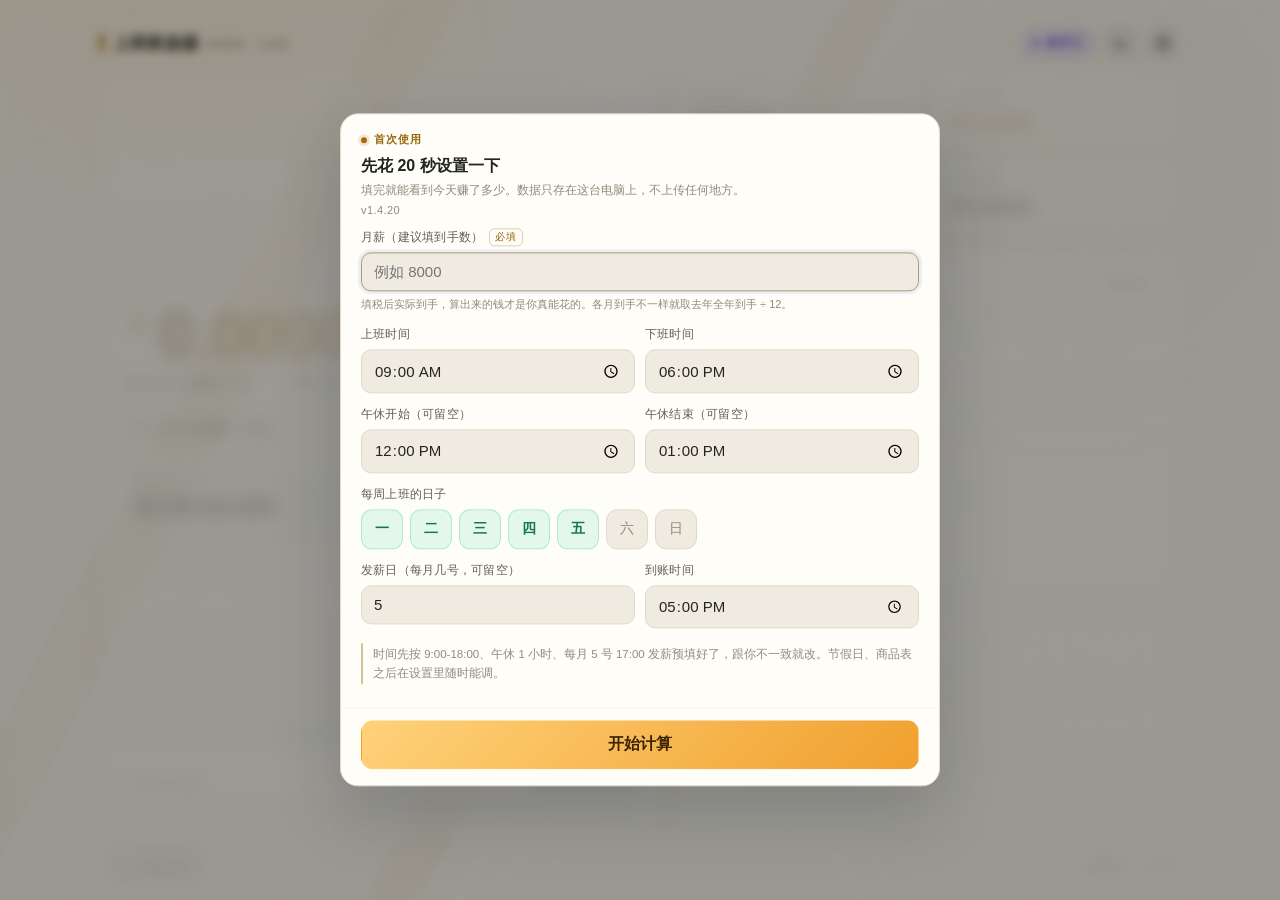
==== 上班鼓励器.html @ 0cfe41ca "v1.4.20: 日历月份水印透明度 0.8（镂空描边）" ====
<!DOCTYPE html>
<!-- 本文件由 merge.py 从 src/ 生成。要改东西请改 src/ 下的源文件，别直接编辑这里。 -->
<html lang="zh-CN">
<head>
<meta charset="utf-8">
<meta name="viewport" content="width=device-width, initial-scale=1, maximum-scale=1, user-scalable=no, viewport-fit=cover">
<meta name="theme-color" content="#07090d">
<meta name="apple-mobile-web-app-capable" content="yes">
<meta name="apple-mobile-web-app-status-bar-style" content="black-translucent">
<title>上班鼓励器</title>
<link rel="icon" href="data:image/svg+xml,%3Csvg xmlns='http://www.w3.org/2000/svg' viewBox='0 0 32 32'%3E%3Crect width='32' height='32' rx='8' fill='%23090c12'/%3E%3Crect x='7' y='9' width='4' height='14' rx='2' fill='%23ffc857'/%3E%3Crect x='14' y='13' width='12' height='3' rx='1.5' fill='%234ade9f'/%3E%3Crect x='14' y='19' width='8' height='3' rx='1.5' fill='%234ade9f'/%3E%3C/svg%3E">
<style>
/* 颜色一律走变量：组件规则里不写字面色值，换主题只换这一层。
   --w1/--w2/--w2b/--w3 是"浮在底色上的那点白"，浅色主题下要反过来变成深色。 */
:root{
  color-scheme:dark;
  --bg:#07090d;
  --surface:#0c1017;
  --inset:#070a0f;
  --raise:#141a23;
  --panel-a:rgba(255,255,255,.038);
  --panel-b:rgba(255,255,255,.012);
  --line:#212a38;
  --line-soft:#1a222e;
  --line-hover:#2d3a4d;
  --line-focus:#3a4a61;
  --text:#e6ebf3;
  --dim:#8892a6;
  --faint:#4d5769;
  --tag:#5f6b7d;
  --gold:#ffc857;
  --gold-2:#ffd97a;
  --amber:#ff9e5e;
  --mint:#4ade9f;
  --cyan:#4cc9f0;
  --violet:#a78bfa;
  --weekend:#465c85;
  --weekend-bg:rgba(70,92,133,.2);
  --weekend-fg:#8fa8d4;
  --holiday:#9d7bef;
  --holiday-bg:rgba(157,123,239,.2);
  --holiday-fg:#c9b6ff;
  --note-dot:#ff6161;
  --mint-fg:#8ff0c2;
  --amber-fg:#ffc39a;
  --masked:#8b96a8;
  --masked-2:#66707f;
  --day-todo:#5b6678;
  --badge-fg:#b4bfd0;
  --muted-acc:#55637a;
  --grab:#2a3444;
  --hero-grad-a:#fff3d2;
  --w1:rgba(255,255,255,.022);
  --w2:rgba(255,255,255,.03);
  --w2b:rgba(255,255,255,.028);
  --w3:rgba(255,255,255,.05);
  --gold-tint:rgba(255,200,87,.07);
  --gold-tint-2:rgba(255,200,87,.13);
  --gold-tint-3:rgba(255,200,87,.22);
  --gold-line:rgba(255,200,87,.3);
  --gold-line-2:rgba(255,200,87,.4);
  --mask:rgba(3,5,9,.72);
  --radius:18px;
  /* 卡片外观再抽一层：彩色主题只改这几个变量就能换边框、圆角、玻璃质感和发光 */
  --card-line:var(--line);
  --card-radius:var(--radius);
  --card-shadow:none;
  --card-bg-a:var(--panel-a);
  --card-bg-b:var(--panel-b);
  --hero-glow:rgba(255,200,87,.11);
  /* 主题场景层的三团柔光颜色，默认不显示；彩色主题各自覆盖 */
  --fx1:transparent;--fx2:transparent;--fx3:transparent;
}


*{box-sizing:border-box;-webkit-tap-highlight-color:transparent}
html,body{margin:0;padding:0}
/* 禁双击缩放：manipulation 只关掉双击放大，保留双指缩放（不伤无障碍） */
html{touch-action:manipulation;-webkit-text-size-adjust:100%;text-size-adjust:100%}
body{touch-action:manipulation}
/* ---------- 外层滚动条：藏掉，但不禁用 ----------
   滚轮、触控板、PageUp/PageDown、空格、拖动滚动条区域以外的一切滚动方式都照旧。
   这么做的实际收益有两个，不是纯审美：
   1) 滚动条占的那十几像素会让「内容够不够高」在切换时整页左右跳一下，窗口从
      刚好放下拉到差一点点时尤其明显；
   2) window.innerWidth 是含滚动条宽度的，固定定位的粒子画布按它铺满会比视口
      宽出一截 —— 于是窗口一变小就横竖两条滚动条互相把对方撑出来。
   横向一律 clip：内容怎么都该在自己的宽度内重排，漏出来的零头切掉就好。
   clip 不创建滚动容器（hidden 会），也不会把 fixed 子孙的包含块改成 html。 */
html{scrollbar-width:none;-ms-overflow-style:none;overflow-x:clip}
html::-webkit-scrollbar,body::-webkit-scrollbar{width:0;height:0;display:none}
body{overscroll-behavior-y:none}
body{
  background:
    radial-gradient(900px 520px at 12% -12%,rgba(255,200,87,.075),transparent 62%),
    radial-gradient(760px 440px at 92% -4%,rgba(78,205,196,.055),transparent 58%),
    var(--bg);
  background-attachment:fixed;
  color:var(--text);
  font-family:-apple-system,BlinkMacSystemFont,"Segoe UI","PingFang SC","Hiragino Sans GB","Microsoft YaHei",sans-serif;
  min-height:100vh;
  padding:18px 14px calc(12px + env(safe-area-inset-bottom));
  -webkit-font-smoothing:antialiased;
  text-rendering:optimizeLegibility;
  /* 纵向排布即可：页脚跟在内容后面，不强制贴视口底——
     窗口多出来的高度交给桌面层按内容实际高度收窗（fit_window），两边都不留空洞 */
  display:flex;
  flex-direction:column;
}
.num, .hero-money, .v, .clock, .duo .v, .prog-head .p, .day{font-variant-numeric:tabular-nums;font-feature-settings:"tnum" 1}

.app{max-width:1080px;margin:0 auto;width:100%;display:flex;flex-direction:column}

/* ---------- 顶栏 ---------- */
.top{display:flex;align-items:center;justify-content:space-between;gap:12px;margin-bottom:14px}
.brand{display:flex;align-items:center;gap:9px;min-width:0}
.mark{width:4px;height:19px;border-radius:2px;background:linear-gradient(180deg,var(--gold-2),var(--amber));box-shadow:0 0 14px rgba(255,200,87,.45);flex:0 0 auto}
.name{font-size:17px;font-weight:700;letter-spacing:.01em;white-space:nowrap}
.tag{font-size:10.5px;letter-spacing:.17em;color:var(--tag);font-weight:600;white-space:nowrap;padding-top:2px}
.top-r{display:flex;align-items:center;gap:8px;flex:0 0 auto}
.badge{
  display:inline-flex;align-items:center;gap:6px;
  padding:5px 11px;border-radius:999px;font-size:12.5px;font-weight:650;
  border:1px solid transparent;white-space:nowrap;
}
.badge::before{content:"";width:6px;height:6px;border-radius:50%;background:currentColor;opacity:.9}
.badge[data-s=work]{color:#0a1e15;background:linear-gradient(135deg,#5eeaa8,#2fbf82);box-shadow:0 0 18px rgba(74,222,159,.28)}
.badge[data-s=work]::before{animation:pulse 2s infinite;background:#0a1e15}
.badge[data-s=rest]{color:#2a1503;background:linear-gradient(135deg,#ffd07a,#ff9e5e)}
.badge[data-s=off]{color:#062027;background:linear-gradient(135deg,#7ee0f5,#4cc9f0)}
.badge[data-s=idle]{color:#cbb8ff;background:rgba(167,139,250,.14);border-color:rgba(167,139,250,.3)}
.badge[data-s=holiday]{color:var(--badge-fg);background:var(--w3);border-color:var(--line)}
@keyframes pulse{0%,100%{opacity:.55;transform:scale(.85)}50%{opacity:1;transform:scale(1)}}
.icon-btn{
  width:34px;height:34px;display:grid;place-items:center;border-radius:11px;
  border:1px solid var(--line);background:var(--w2);color:var(--dim);
  cursor:pointer;transition:.16s;padding:0;
}
.icon-btn:hover{color:var(--text);border-color:var(--line-hover)}
.icon-btn:active{transform:scale(.94)}
.icon-btn svg{width:16px;height:16px}
/* 顶栏一键切主题：当前浅色显示月亮（点了变深），当前深色显示太阳。
   图标只表示"点下去会发生什么"，跟顶栏其它动作型按钮一致。 */
#btnTheme .i-sun{display:none}
:root[data-theme=dark] #btnTheme .i-moon{display:none}
:root[data-theme=dark] #btnTheme .i-sun{display:block}

/* ---------- 栅格 ---------- */
.grid{display:grid;gap:13px;grid-template-columns:1fr;flex:1;align-content:start}
.col-a,.col-b{display:flex;flex-direction:column;gap:13px;min-width:0}
@media(min-width:900px){
  .grid{grid-template-columns:minmax(0,1.1fr) minmax(0,1fr);gap:15px;align-items:stretch}
  .col-a,.col-b{gap:15px}
  .hero{flex:1;display:flex;flex-direction:column;justify-content:center}
  /* 日历那栏也要吃掉纵向余量，否则窗口拉高后空白全堆在它下面 */
  .col-b{justify-content:space-between}
  .col-b .card{flex:1;display:flex;flex-direction:column}
  .col-b .card .cal-body{flex:1;display:flex;flex-direction:column}
  .col-b .card .days{flex:1;grid-auto-rows:minmax(34px,1fr)}
}

/* ---------- 卡片 ---------- */
.card{
  position:relative;
  background:linear-gradient(180deg,var(--card-bg-a),var(--card-bg-b));
  border:1px solid var(--card-line);
  border-radius:var(--card-radius);
  box-shadow:var(--card-shadow);
  padding:17px 17px 18px;
  min-width:0;
}

/* ---------- 主卡 ---------- */
.hero{overflow:hidden;padding:19px 17px 20px}
.hero::before{
  content:"";position:absolute;inset:0;border-radius:inherit;pointer-events:none;
  background:radial-gradient(560px 190px at 0% -10%,var(--hero-glow),transparent 66%);
}
.hero>*{position:relative}
.hero-top{
  display:flex;align-items:center;justify-content:space-between;gap:10px;
  padding-bottom:11px;border-bottom:1px solid var(--line-soft);
}
.hero-top .when{display:flex;align-items:baseline;gap:8px;min-width:0;white-space:nowrap}
.hero-top .wd{font-size:14px;font-weight:700;color:var(--text);letter-spacing:.01em}
.hero-top .date{font-size:12px;color:var(--faint);letter-spacing:.01em}
.clock{font-size:14px;font-weight:600;color:var(--text);opacity:.9;letter-spacing:.02em;white-space:nowrap}
.money-line{display:flex;align-items:flex-start;gap:7px;margin:16px 0 8px}
.cur{font-size:clamp(19px,5vw,26px);color:var(--gold);opacity:.9;font-weight:600;transform:translateY(.16em);transition:.2s}
.hero-money{
  font-size:clamp(40px,12.6vw,62px);
  font-weight:750;line-height:1;letter-spacing:-.022em;
  background:linear-gradient(102deg,var(--hero-grad-a) 0%,var(--gold) 44%,var(--amber) 100%);
  -webkit-background-clip:text;background-clip:text;color:transparent;
  word-break:break-all;
}
.hero-money.masked{
  font-size:clamp(34px,10vw,54px);letter-spacing:.09em;
  background:none;-webkit-text-fill-color:var(--masked);color:var(--masked);
}
.stat .v.masked{color:var(--masked-2)!important}
.hero-sub{display:flex;flex-wrap:wrap;align-items:center;gap:4px 12px;font-size:12.5px;color:var(--dim)}
.hero-sub b{color:var(--text);font-weight:650;font-size:13px}
.sep{color:var(--faint)}

.msg{
  margin-top:15px;padding:10px 13px 10px 11px;border-radius:12px;
  display:flex;align-items:stretch;gap:9px;
  background:rgba(74,222,159,.055);border:1px solid rgba(74,222,159,.16);
  font-size:13.5px;line-height:1.55;
}
.msg .acc{width:3px;border-radius:2px;background:var(--mint);flex:0 0 auto}
.msg .body{min-width:0;flex:1}
.msg em{font-style:normal;font-weight:700;color:var(--mint-fg)}
.msg .to{color:var(--dim);margin:0 4px}
.msg .arrow{color:var(--faint);margin:0 2px}
.msg[data-k=distance]{background:rgba(255,158,94,.055);border-color:rgba(255,158,94,.18)}
.msg[data-k=distance] .acc{background:var(--amber)}
.msg[data-k=distance] em{color:var(--amber-fg)}
.msg[data-k=rest]{background:rgba(255,158,94,.05);border-color:rgba(255,158,94,.16)}
.msg[data-k=rest] .acc{background:var(--amber)}
.msg[data-k=off]{background:rgba(76,201,240,.05);border-color:rgba(76,201,240,.16)}
.msg[data-k=off] .acc{background:var(--cyan)}
.msg[data-k=holiday]{background:var(--w2);border-color:var(--line)}
.msg[data-k=holiday] .acc{background:var(--muted-acc)}
.msg[data-k=plain]{background:var(--w2);border-color:var(--line)}
.msg[data-k=plain] .acc{background:var(--muted-acc)}

.duo{display:grid;grid-template-columns:1fr 1fr;gap:9px;margin-top:15px}
.duo>div{background:var(--w2b);border:1px solid var(--line-soft);border-radius:12px;padding:9px 11px;min-width:0}
.duo .k{font-size:11px;color:var(--faint);letter-spacing:.05em}
.duo .v{font-size:clamp(14px,3.9vw,18px);font-weight:650;margin-top:3px;color:var(--text);white-space:nowrap;overflow:hidden;text-overflow:clip}
/* 上/下班时间：跟在两个大数下面的一行小字 */
.duo .s{font-size:10.5px;color:var(--faint);margin-top:4px;white-space:nowrap;overflow:hidden;text-overflow:ellipsis}

/* ---------- 发薪日 ---------- */
/* 主卡下面一条金边小横条。发薪日是"还有多久拿到钱"，跟这张卡的主题一致，
   所以放这里，不占统计格。右端的日期靠 margin-left:auto 顶到最右，
   窄窗口时先被省略号吃掉的是它，倒计时本身永远完整。 */
.payday{
  display:flex;align-items:baseline;gap:8px;margin-top:9px;padding:8px 11px;
  border-radius:12px;border:1px solid var(--gold-line);background:var(--gold-tint);
  font-size:11.5px;color:var(--faint);min-width:0;
}
.payday .k{flex:0 0 auto;color:var(--gold-2);font-weight:650;letter-spacing:.04em;white-space:nowrap}
.payday .v{
  flex:0 0 auto;color:var(--gold);font-weight:700;font-size:13px;
  white-space:nowrap;font-variant-numeric:tabular-nums;letter-spacing:.01em;
}
.payday .s{margin-left:auto;min-width:0;white-space:nowrap;overflow:hidden;text-overflow:ellipsis}

/* ---------- 进度 ---------- */
.prog-head{display:flex;align-items:baseline;justify-content:space-between;gap:10px;margin-bottom:10px}
.prog-head .t{font-size:12.5px;color:var(--dim);letter-spacing:.02em}
.prog-head .p{font-size:21px;font-weight:750;color:var(--mint);letter-spacing:-.01em}
.bar{position:relative;height:11px;border-radius:999px;background:var(--raise);border:1px solid var(--line);overflow:hidden}
/* 过渡：宽度每次变化都平滑插值（午休停在原地、13:00 突然跳一格这类场景不再生硬）。
   缓动取"起步快、收尾稳"的曲线，60fps 下逐帧微调时视觉上就是匀速滑动。 */
.bar>i{display:block;height:100%;width:0;border-radius:999px;background:linear-gradient(90deg,var(--bar-a,#2fbf82),var(--bar-b,#4ade9f) 42%,var(--bar-c,#ffc857) 100%);box-shadow:0 0 12px var(--bar-glow,rgba(74,222,159,.3));transition:width .3s cubic-bezier(.33,0,.2,1)}
/* 午休：轴按"当天时间"做刻度，午休段就按真实时长占位（1 小时 / 9 小时 ≈ 11%），
   left 与 width 都由 JS 按上下班和午休时间算，这里不写死。
   底色用 --surface（深色比轨道更深、浅色比轨道更白），条纹叠在它上面 ⇒ 整段不透明，
   能把底下的进度填充盖住，午休那一段永远显示为"跳过"。 */
.bar-break{
  position:absolute;top:0;bottom:0;width:0;min-width:3px;border-radius:2px;
  background:
    repeating-linear-gradient(135deg, var(--gold-line-2) 0 1.5px, transparent 1.5px 4.5px),
    var(--surface);
  box-shadow:inset 0 0 0 1px var(--gold-line-2);
  box-sizing:border-box;
  pointer-events:auto;      /* 只为让 title 提示能弹出来 */
}
/* ---------- 统计 ---------- */
.stats{display:grid;grid-template-columns:1fr 1fr;gap:9px}
.stat{
  background:linear-gradient(180deg,var(--card-bg-a),var(--card-bg-b));
  border:1px solid var(--card-line);border-radius:var(--card-radius);
  box-shadow:var(--card-shadow);
  padding:11px 12px;min-width:0;
}
.stat .k{font-size:11px;color:var(--dim);letter-spacing:.04em;display:flex;align-items:center;gap:5px;white-space:nowrap}
.stat .k i{width:5px;height:5px;border-radius:50%;flex:0 0 auto}
.stat .v{font-size:clamp(13.5px,3.9vw,17px);font-weight:700;margin-top:5px;white-space:nowrap;overflow:hidden;text-overflow:clip}
.stat.s-month .v{color:var(--text)}
.stat.s-year .v{color:var(--gold)}
.stat.s-hour .v{color:var(--text)}
.stat.s-full .v{color:var(--text)}

/* ---------- 日历 ---------- */
.cal-head{display:flex;align-items:center;justify-content:space-between;gap:10px;margin-bottom:11px}
.cal-left{display:flex;align-items:center;gap:6px;min-width:0}
.cal-nav{
  width:24px;height:24px;display:grid;place-items:center;padding:0;flex:0 0 auto;
  border-radius:8px;border:1px solid var(--line);background:var(--w2);color:var(--dim);
  font-family:inherit;font-size:13px;line-height:1;cursor:pointer;transition:.15s;
}
.cal-nav:hover{color:var(--text);border-color:var(--line-hover);background:var(--w3)}
.cal-nav:active{transform:scale(.94)}
.cal-title{font-size:12.5px;color:var(--dim);letter-spacing:.04em;white-space:nowrap;min-width:66px;text-align:center}
.cal-title b{color:var(--text);font-weight:650}
.cal-back{
  border:none;background:none;color:var(--gold);font-family:inherit;font-size:11px;
  cursor:pointer;padding:2px 0;text-decoration:underline;text-underline-offset:2px;
}
.cal-num{font-size:12px;color:var(--faint);white-space:nowrap}
.cal-num b{color:var(--text);font-weight:650;font-size:13px}
.week{display:grid;grid-template-columns:repeat(7,1fr);gap:5px;margin-bottom:5px}
.week span{text-align:center;font-size:10.5px;color:var(--faint);letter-spacing:.04em}
.days{display:grid;grid-template-columns:repeat(7,1fr);gap:5px}
.day{
  position:relative;min-height:39px;height:auto;display:flex;flex-direction:column;align-items:center;justify-content:center;gap:1px;
  border-radius:9px;font-size:12px;border:1px solid transparent;color:var(--faint);
  background:var(--w1);cursor:pointer;user-select:none;transition:border-color .15s,transform .12s;
}
/* 数字 + 农历/节日小字 */
.day b{font-size:12px;font-weight:600;line-height:1.1}
.day i{
  font-style:normal;font-size:9px;line-height:1;letter-spacing:0;color:var(--faint);
  max-width:96%;overflow:hidden;white-space:nowrap;text-overflow:ellipsis;
}
.day.fest i{color:var(--gold)}
.day.today i{color:#241503;opacity:.85}
.day.done i,.day.todo i{opacity:.75}
.day:hover{border-color:var(--line-hover)}
.day:active{transform:scale(.96)}
.day.pad{background:none;border-color:transparent;cursor:default;pointer-events:none}
/* 有备注的日子：右下角一颗小点，不抢眼但看得见 */
.day.hasnote::after{
  content:"";position:absolute;right:5px;top:4px;width:5px;height:5px;border-radius:50%;
  background:var(--note-dot);box-shadow:0 0 0 1.5px var(--w2b);
}
.day.done{background:rgba(74,222,159,.15);border-color:rgba(74,222,159,.24);color:var(--mint-fg);font-weight:600}
.day.todo{background:var(--w2b);color:var(--day-todo)}
.day.weekend{background:var(--weekend-bg);color:var(--weekend-fg)}
.day.holiday{background:var(--holiday-bg);color:var(--holiday-fg)}
.day.today{
  background:linear-gradient(135deg,#ffe08a,#ff9e5e);color:#241503;font-weight:750;
  border-color:transparent;box-shadow:0 0 0 3px rgba(255,200,87,.16),0 4px 14px rgba(255,158,94,.28);
}
/* 日历：状态图例已移除，改成日期格正中央的大月份数字水印。
   水印单独放在 .cal-body 里（与 .days 平级），才不会被 renderCalendar
   的 innerHTML 冲掉；居中且够大够浓，但 pointer-events:none 不挡点击。 */
.card.cal-card{overflow:hidden}
.cal-body{position:relative;min-height:0}
.cal-head,.week,.days{position:relative;z-index:1}
.cal-watermark{
  position:absolute;left:50%;top:50%;transform:translate(-50%,-50%);z-index:2;
  font-size:clamp(170px,24vw,260px);font-weight:800;line-height:1;
  letter-spacing:-.08em;
  /* 0.8 实心会整块盖住日期数字，所以用同样 0.8 不透明度的镂空描边：
     轮廓够醒目，字中间是空的，日期和农历小字照样读得清。 */
  color:transparent;-webkit-text-fill-color:transparent;
  -webkit-text-stroke:4px var(--text);
  opacity:.8;
  pointer-events:none;user-select:none;
}

/* ---------- 底栏 ---------- */
/* 页脚贴底：窗口拉高时它落到最下面，中间的空白由上面的栅格吃掉 */
.foot{display:flex;align-items:center;gap:11px;padding:10px 2px 0}
.btn-ghost{
  display:inline-flex;align-items:center;gap:7px;padding:9px 15px;border-radius:12px;
  border:1px solid var(--line);background:var(--w2b);color:var(--dim);
  font-size:13px;font-family:inherit;cursor:pointer;transition:.16s;white-space:nowrap;
}
.btn-ghost:hover{color:var(--text);border-color:var(--line-hover)}
.btn-ghost:active{transform:scale(.97)}
.btn-ghost svg{width:14px;height:14px}
/* 一行说完：数据在哪 · 关窗后照跑 · 作者 · 版本（版本可点，点击查更新） */
.foot .foot-r{
  margin-left:auto;display:flex;align-items:center;justify-content:flex-end;
  flex-wrap:wrap;gap:5px 7px;min-width:0;
  font-size:11px;line-height:1.4;color:var(--faint);letter-spacing:.2px;
}
.foot .author{font-weight:600;color:var(--dim);letter-spacing:.4px;text-decoration:none;transition:color .15s}
.foot .author:hover{color:var(--text)}
.foot .dot{opacity:.55}
.foot .ver{
  border:none;background:none;padding:0;font-family:inherit;font-size:11px;
  color:var(--faint);cursor:pointer;letter-spacing:.2px;
  border-bottom:1px dashed transparent;transition:.15s;
}
.foot .ver:hover{color:var(--gold);border-bottom-color:var(--gold-line-2)}
.foot .ver.busy{color:var(--dim);cursor:progress}
/* 全局 toast：查更新结果等一次性提示，底部居中浮出，几秒后自己消失。
   z-index 低于设置面板（60）的遮罩之上没问题——面板开着时不会同时弹 toast，
   但保留 80 以防被日历备注（70）之类盖住。 */
.toast{
  position:fixed;left:50%;bottom:30px;z-index:80;
  transform:translate(-50%,12px);
  padding:9px 17px;border-radius:999px;
  background:var(--surface);border:1px solid var(--line);color:var(--text);
  font-size:12.5px;letter-spacing:.02em;
  box-shadow:0 10px 30px rgba(0,0,0,.35);
  opacity:0;pointer-events:none;
  transition:opacity .22s ease,transform .22s ease;
  max-width:min(86vw,420px);white-space:nowrap;overflow:hidden;text-overflow:ellipsis;
}
.toast.on{opacity:1;transform:translate(-50%,0)}

/* ---------- 日期备注 ---------- */
.notepop{position:fixed;inset:0;z-index:70;display:none}
.notepop.open{display:flex;align-items:center;justify-content:center;padding:18px}
.notepop .mask{position:absolute;inset:0;background:var(--mask);-webkit-backdrop-filter:blur(4px);backdrop-filter:blur(4px)}
.notepop .box{
  position:relative;width:min(430px,100%);background:var(--surface);
  border:1px solid var(--line);border-radius:16px;padding:15px 15px 13px;
  box-shadow:0 20px 60px rgba(0,0,0,.5);animation:popIn .16s ease-out;
}
@keyframes popIn{from{transform:translateY(8px) scale(.985)}to{transform:none}}
.notepop h3{margin:0 0 3px;font-size:14px;font-weight:700}
.notepop .sub{margin:0 0 11px;font-size:11.5px;color:var(--faint);line-height:1.55}
.notepop textarea{width:100%;min-height:86px;resize:vertical;font-size:13px}
.notepop .cnt{margin:6px 0 0;text-align:right;font-size:11px;color:var(--faint)}
.notepop .cnt.warn{color:var(--amber)}
.notepop .acts{display:flex;gap:8px;justify-content:flex-end;margin-top:11px}
.notepop .acts .btn{padding:8px 14px;font-size:12.5px}

/* ---------- 关于 ---------- */
.about-hero{display:flex;align-items:center;gap:11px;margin-bottom:13px}
.about-hero .ico{
  width:44px;height:44px;border-radius:13px;flex:0 0 auto;display:grid;place-items:center;
  border:1px solid var(--gold-line);background:var(--gold-tint);color:var(--gold);
}
.about-hero .ico svg{width:22px;height:22px}
.about-hero .nm{font-size:15px;font-weight:700}
.about-hero .ds{font-size:11.5px;color:var(--faint);margin-top:3px}
.about{border:1px solid var(--line);border-radius:13px;overflow:hidden;background:var(--inset)}
.about-row{display:flex;align-items:flex-start;gap:12px;padding:10px 12px;font-size:12.5px;line-height:1.5;border-bottom:1px solid var(--line-soft)}
.about-row:last-child{border-bottom:none}
.about-row .k{color:var(--faint);flex:0 0 62px}
.about-row .v{color:var(--text);min-width:0;word-break:break-all}
.about-row .v.mono{font-family:ui-monospace,SFMono-Regular,Consolas,monospace;font-size:11.5px;color:var(--dim)}
.about-link{
  border:none;background:none;padding:0;font-family:inherit;font-size:12.5px;
  color:var(--gold);cursor:pointer;text-decoration:none;
  word-break:break-all;text-align:left;
}
.about-link:hover{color:var(--gold-2)}
/* 「更新」一行：当前版本 + 一个动作（有新版本可下载 / 已是最新）。
   动作本身也是按钮，但没有下划线——整块关于页都不画下划线。 */
.about-ver{display:flex;align-items:baseline;gap:9px;flex-wrap:wrap}
.about-ver b{font-weight:700;font-variant-numeric:tabular-nums}
.about-act{
  border:0;background:none;padding:0;font-family:inherit;font-size:12.5px;line-height:1.5;
  color:var(--gold);cursor:pointer;text-decoration:none;
}
.about-act:hover:not(:disabled){color:var(--gold-2)}
.about-act:disabled{color:var(--faint);cursor:default}
/* 数据目录：整行可点，点开就落到资源管理器 */
.about-path{
  border:0;background:none;padding:0;font-family:ui-monospace,SFMono-Regular,Consolas,monospace;
  font-size:11.5px;line-height:1.6;color:var(--dim);cursor:pointer;text-decoration:none;
  text-align:left;word-break:break-all;
}
.about-path:hover{color:var(--gold)}
.about-note{margin:12px 0 0;font-size:11.5px;color:var(--faint);line-height:1.65}

/* ---------- 设置面板 ---------- */
.sheet{position:fixed;inset:0;z-index:60;display:none}
.sheet.open{display:block}
.mask{position:absolute;inset:0;background:var(--mask);-webkit-backdrop-filter:blur(5px);backdrop-filter:blur(5px)}
.panel{
  position:absolute;left:0;right:0;bottom:0;max-height:88vh;display:flex;flex-direction:column;
  background:var(--surface);border:1px solid var(--line);border-bottom:none;
  border-radius:22px 22px 0 0;padding:0;overflow:hidden;
  animation:sheetUp .22s cubic-bezier(.22,1,.36,1);
}
/* 只动位移不动透明度：万一动画时钟不推进（部分无头/省电环境），面板也不会整块看不见 */
@keyframes sheetUp{from{transform:translateY(28px)}to{transform:none}}
.panel-grab{width:38px;height:4px;border-radius:2px;background:var(--grab);margin:10px auto 0;flex:0 0 auto}
/* 标题和标签栏固定在顶部，只有当前这一页的内容滚动 */
.panel-head{flex:0 0 auto;padding:12px 16px 0}
/* 高度由脚本按「工时」那一页量出来写死（见 fitPanelBody）：六页共用同一块高度，
   切页时面板不会忽高忽低。内容真的超出才在内部滚动，滚动条藏起来只留滚动手感。 */
.panel-body{flex:1 1 auto;min-height:0;overflow-y:auto;-webkit-overflow-scrolling:touch;padding:12px 16px 14px;scrollbar-width:none}
.panel-body::-webkit-scrollbar{width:0;height:0;display:none}
.panel h2{margin:0 0 4px;font-size:16px;font-weight:700}
.panel .sub{margin:0;font-size:12px;color:var(--faint);line-height:1.6}

/* ---------- 标签页 ---------- */
.panel-tabs{
  flex:0 0 auto;display:flex;gap:2px;margin-top:10px;padding:0 12px;
  border-bottom:1px solid var(--line-soft);overflow-x:auto;scrollbar-width:none;
}
.panel-tabs::-webkit-scrollbar{display:none}
.panel-tabs button{
  position:relative;flex:0 0 auto;padding:9px 10px 10px;border:0;background:none;
  color:var(--faint);font:inherit;font-size:13px;cursor:pointer;transition:color .15s;white-space:nowrap;
}
.panel-tabs button:hover{color:var(--dim)}
.panel-tabs button.on{color:var(--text);font-weight:650}
.panel-tabs button.on::after{
  content:"";position:absolute;left:10px;right:10px;bottom:-1px;height:2px;border-radius:2px;background:var(--gold);
}
.tab-pane{display:none}
.tab-pane.active{display:block;height:100%}

/* ---------- 日历页：两片输入框吃掉整块高度 ----------
   面板高度固定了，这里就别再让它们按 min-height 各长各的：
   两个 field 各占一半，textarea 撑满剩余空间，内容多了内部滚动（滚动条不显示）。 */
.tab-pane[data-pane="cal"].active{display:flex;flex-direction:column;gap:13px}
.tab-pane[data-pane="cal"] .field{margin-bottom:0;flex:1 1 0;min-height:0;display:flex;flex-direction:column}
.tab-pane[data-pane="cal"] label{flex:0 0 auto}
.tab-pane[data-pane="cal"] textarea{flex:1 1 auto;min-height:0;resize:none;overflow-y:auto;scrollbar-width:none}
.tab-pane[data-pane="cal"] textarea::-webkit-scrollbar{width:0;height:0;display:none}
.tab-pane[data-pane="cal"] .hint{flex:0 0 auto}

/* ---------- 首次设置引导 ---------- */
.setup-tip{
  display:none;align-items:center;gap:7px;font-size:11px;letter-spacing:.1em;
  color:#ffd28a;margin-bottom:9px;font-weight:600;
}
.setup-tip .dot{
  width:6px;height:6px;border-radius:50%;background:#ffb347;flex:0 0 auto;
  box-shadow:0 0 0 3px rgba(255,179,71,.14);
}
.req{
  display:none;margin-left:6px;font-size:10px;letter-spacing:.06em;
  color:#ffb347;border:1px solid rgba(255,179,71,.32);border-radius:5px;
  padding:1px 5px;vertical-align:1px;
}
.err{font-size:11.5px;color:#ff8b8b;margin-top:6px;line-height:1.5;display:none}
.err.on{display:block}
.sec-note{
  display:none;font-size:11.5px;color:var(--faint);line-height:1.6;
  border-left:2px solid rgba(255,179,71,.35);padding:2px 0 2px 10px;margin:2px 0 15px;
}
.panel.setup .setup-tip{display:flex}
.panel.setup .req{display:inline-block}
.panel.setup .sec-note{display:block}
/* 首次设置只有一页，标签栏没必要出现；其它页（日历/鼓励语/外观/关于）整个藏掉，
   首次见面只留标题、一句介绍和一个版本号 */
.panel.setup .panel-tabs{display:none}
.panel.setup .tab-pane{display:none}
.panel.setup .tab-pane[data-pane="work"]{display:block}
/* 首次只问最关键的几项，商品表/补班日/主题那些先不打扰 */
.panel.setup .field.adv-field{display:none}
.panel.setup .btn.danger,
.panel.setup .btn.cancel{display:none}
.panel.setup #btnSave{font-size:16px;padding:13px}
.setup-ver{
  display:none;font-size:11px;color:var(--faint);letter-spacing:.04em;
}
.panel.setup .setup-ver{display:inline-block}
/* 首次设置时把后面的仪表盘虚化，避免看到还没生效的数字 */
body.firstrun main,body.firstrun .foot{filter:blur(7px);opacity:.28;pointer-events:none;user-select:none}
.field{margin-bottom:13px}
.field label{display:block;font-size:12px;color:var(--dim);margin-bottom:6px;letter-spacing:.02em}
.field label .cnt{margin-left:7px;font-size:11px;color:var(--faint);letter-spacing:0}
.field .hint{font-size:11px;color:var(--faint);margin-top:5px;line-height:1.55}
input[type=text],input[type=number],input[type=time],textarea{
  width:100%;background:var(--inset);border:1px solid var(--line);border-radius:10px;
  color:var(--text);padding:10px 12px;font-size:15px;font-family:inherit;outline:none;transition:.15s;
  -webkit-appearance:none;appearance:none;
}
input:focus,textarea:focus{border-color:var(--line-focus);box-shadow:0 0 0 3px rgba(90,120,200,.1)}
textarea{resize:vertical;min-height:76px;line-height:1.65;font-size:13px;font-family:ui-monospace,SFMono-Regular,Menlo,Consolas,monospace}
input[type=time]{font-variant-numeric:tabular-nums}
/* iOS：聚焦自动放大由「控件字号 < 16px」触发，这里统一抬到 16px 规避；桌面保持原有精致小字 */
@supports (-webkit-touch-callout:none){
  input[type=text],input[type=number],input[type=time]{font-size:16px}
  textarea{font-size:16px;line-height:1.55}
}
input[type=number]::-webkit-outer-spin-button,
input[type=number]::-webkit-inner-spin-button{-webkit-appearance:none;margin:0}
input[type=number]{-moz-appearance:textfield}
.row2{display:grid;grid-template-columns:1fr 1fr;gap:10px}
.wd{display:flex;gap:7px;flex-wrap:wrap}
.wd button{
  width:42px;height:40px;border-radius:11px;border:1px solid var(--line);
  background:var(--inset);color:var(--faint);font-size:14px;font-family:inherit;cursor:pointer;transition:.15s;
}
.wd button.on{background:rgba(74,222,159,.15);border-color:rgba(74,222,159,.38);color:var(--mint-fg);font-weight:650}
/* 主题选择：分段控件（3 个默认 + 5 个彩色主题，4 列两行），比下拉更少点击、也不会开原生菜单盖住面板 */
.seg{display:grid;grid-template-columns:repeat(4,1fr);gap:4px;padding:4px;border:1px solid var(--line);border-radius:11px;background:var(--inset)}
.seg button{
  display:flex;align-items:center;justify-content:center;gap:5px;
  padding:8px 4px;border-radius:8px;border:1px solid transparent;background:none;
  color:var(--dim);font-size:13px;font-family:inherit;cursor:pointer;transition:.15s;white-space:nowrap;
}
.seg button:hover{color:var(--text)}
.seg button.on{
  background:var(--w2);border-color:var(--line-hover);color:var(--text);font-weight:650;
  box-shadow:0 1px 2px rgba(0,0,0,.18);
}
.seg button svg{width:13px;height:13px;flex:0 0 auto}
.seg button.on svg{color:var(--gold)}
/* 彩色主题按钮前面的小色卡 */
.seg .sw{width:13px;height:13px;border-radius:50%;flex:0 0 auto;box-shadow:inset 0 0 0 1px rgba(255,255,255,.18)}
.seg button.on .sw{box-shadow:inset 0 0 0 1px rgba(255,255,255,.35),0 0 8px rgba(0,0,0,.2)}
.switch{display:flex;align-items:center;justify-content:space-between;gap:12px;padding:11px 12px;border:1px solid var(--line);border-radius:11px;background:var(--inset)}
.switch .t{font-size:13.5px}
.switch .d{font-size:11px;color:var(--faint);margin-top:3px;line-height:1.5}
/* 演示时钟 */
.demo-box{margin-top:11px}
.demo-box .row2{grid-template-columns:1fr auto;gap:8px}
.demo-chips{display:flex;flex-wrap:wrap;gap:7px;margin-top:9px}
.demo-chips button{
  padding:6px 11px;border-radius:999px;border:1px solid var(--line);background:var(--inset);
  color:var(--dim);font-size:12px;font-family:inherit;cursor:pointer;transition:.15s;white-space:nowrap;
}
.demo-chips button:hover{color:var(--text);border-color:var(--line-hover)}
.demo-chips button:active{transform:scale(.97)}
.demo-chips button.on{background:rgba(255,200,87,.14);border-color:var(--gold-line-2);color:var(--gold-2);font-weight:650}
.btn-mini{
  padding:0 13px;border-radius:10px;border:1px solid var(--line);background:var(--inset);
  color:var(--dim);font-size:12px;font-family:inherit;cursor:pointer;transition:.15s;white-space:nowrap;
}
.btn-mini:hover{color:var(--text);border-color:var(--line-hover)}
.btn-mini:active{transform:scale(.97)}
/* 演示生效时的外观提示：别把假时间当真 */
body.demo-on .tag{color:var(--gold)}
body.demo-on .clock{color:var(--gold);opacity:1}
body.demo-on .clock::after{content:" · 演示";font-size:10px;letter-spacing:.08em;opacity:.8}
input[type=checkbox]{width:20px;height:20px;accent-color:#2fbf82;flex:0 0 auto;cursor:pointer}
.panel-actions{
  flex:0 0 auto;display:flex;gap:9px;margin:0;
  padding:11px 16px calc(13px + env(safe-area-inset-bottom));
  background:var(--surface);border-top:1px solid var(--w3);
}
.btn{
  flex:1;padding:12px;border-radius:12px;border:1px solid var(--line);
  background:var(--raise);color:var(--text);font-size:15px;font-weight:650;font-family:inherit;cursor:pointer;transition:.15s;
}
.btn:active{transform:scale(.98)}
.btn.primary{background:linear-gradient(135deg,#ffe08a,#ffb347);border-color:transparent;color:#241a04}
.btn.danger{flex:0 0 auto;padding:12px 14px;color:#ff8b8b;border-color:rgba(255,139,139,.22);background:rgba(255,139,139,.06);font-size:13px}

@media(min-width:720px){
  body{padding:26px 20px 14px}
  .panel{
    left:50%;right:auto;bottom:auto;top:50%;transform:translate(-50%,-50%);
    width:600px;max-height:86vh;border-radius:18px;border-bottom:1px solid var(--line);
    animation:panelPopIn .18s ease;padding:0;
  }
  .panel-head{padding:18px 20px 0}
  .panel-tabs{margin-top:12px;padding:0 14px}
  .panel-body{padding:10px 20px 8px}
  .panel-actions{padding:12px 20px 16px;border-radius:0 0 18px 18px}
  @keyframes panelPopIn{from{transform:translate(-50%,-47%)}to{transform:translate(-50%,-50%)}}
  .panel-grab{display:none}
  .hero{padding:22px 22px 22px}
  .hero-money{font-size:68px}
  .card{padding:19px 19px 20px}
  .stat{padding:13px 14px}
  .day{height:38px;font-size:13px;border-radius:10px}
  .days{gap:6px}
}
@media(min-width:1100px){
  .hero-money{font-size:74px}
}
/* 窗口窄的时候先让品牌副标退场：380 宽（程序的最小宽度）下顶栏塞着
   状态徽标 + 两个图标按钮，再留「EARN · LIVE」就会把名字挤到换行外溢。 */
@media(max-width:480px){
  .tag{display:none}
}
@media(max-width:360px){
  .name{font-size:16px}
  .stat .v{font-size:13px}
}
/* ================= 尺寸自适应 =================
   这一组必须放在样式表末尾：同权重下靠后的生效，才盖得住上面按窗口断点
   写死的 px 字号（比如 1100px 以上那句 74px）。

   数字字号原来跟 vw（窗口宽）走，等于"窗口越宽字越大"，可两栏之后真正装字的
   只有 520px 的卡片。窗口 1180 时 62~74px 的金额把卡片顶破，只能靠
   word-break:break-all 把金额拆成两行——这是最难读的排版事故。
   改成跟卡片自己的宽度走（cqw）：两栏、单栏、拉宽、拉窄都是同一个比例。
   container-type 只加在 .hero 上，不影响其它任何布局计算；老内核没有容器
   查询单位时，前面按断点写的那几条继续生效，不会掉成无样式。 */
@supports (container-type:inline-size){
  .hero{container-type:inline-size}
  .hero-money{font-size:clamp(30px,13cqw,66px)}
  .hero-money.masked{font-size:clamp(26px,10.5cqw,52px)}
  .cur{font-size:clamp(17px,5.4cqw,26px)}
  .duo .v{font-size:clamp(13px,4.6cqw,19px)}
}

/* 中宽单栏（640–899）：四个统计块排成一行。纵向省下一整行（矮窗口受益），
   横向也不再是一张 800px 宽、里头只有几个小数字的空卡片。 */
@media(min-width:640px) and (max-width:899px){
  .stats{grid-template-columns:repeat(4,1fr)}
  .stat .v{font-size:15px}
}

/* 窗口矮的时候先压纵向留白：620 高是程序允许的最小高度，
   这个高度下别让人一开窗就得先滚一下才看得见进度条。 */
@media(max-height:700px){
  body{padding-top:12px}
  .card{padding-top:14px;padding-bottom:15px}
  .hero{padding-top:15px;padding-bottom:16px}
  .hero-top{padding-bottom:9px}
  .money-line{margin:12px 0 7px}
  .msg{margin-top:12px;padding-top:8px;padding-bottom:8px}
  .duo{margin-top:12px}
  .grid,.col-a,.col-b{gap:11px}
  .foot{padding-top:8px}
}

/* 面板内部滚动不往背后传：贴到底继续滚轮时，背景页面不该跟着动（那种"错位感"） */
.panel-body{overscroll-behavior:contain}
/* 备注弹窗在矮窗口里可能比视口还高，让它自己滚，别把标题顶到屏幕外 */
.notepop .box{max-height:calc(100dvh - 36px);overflow:auto}
/* 面板打开时把页面锁住：滚轮只作用于面板，不带动背后的仪表盘 */
html.lock{overflow:hidden}

@media(prefers-reduced-motion:reduce){
  *{animation:none!important;transition:none!important}
}

/* ---------- 背景粒子 ----------
   画布垫在所有内容之下（z-index:-1 只低于内容、不遮 body 底色），
   translateZ(0) 让浏览器把它作为独立合成层走 GPU；
   pointer-events:none 保证不挡任何点击。 */
#bgFx{
  position:fixed;inset:0;z-index:-1;pointer-events:none;
  transform:translateZ(0);will-change:transform;
}
/* 雨夜的小雨滴：单独一层垫在内容之上、弹窗之下（面板 60+，这里 2），
   否则会被卡片的 backdrop-filter 糊成一团看不见。同样不吃鼠标。 */
#rainFx{
  position:fixed;inset:0;z-index:2;pointer-events:none;
  transform:translateZ(0);
}

/* ---------- 浅色主题 ----------
   只覆盖语义变量，组件规则一条都不重写。
   金色在近白底上本来就刺眼，浅色模式的 --gold / --gold-2 / --amber 统一压深一档，
   保证正文对比度够（大数字和强调文字都靠它们上色）。 */
:root[data-theme=light]{
  color-scheme:light;
  --bg:#f5f6f8;
  --surface:#ffffff;
  --inset:#f2f4f7;
  --raise:#eceff3;
  --panel-a:#ffffff;
  --panel-b:#fafbfc;
  --line:#e3e7ec;
  --line-soft:#edf0f4;
  --line-hover:#c6ceda;
  --line-focus:#9aabc0;
  --text:#1a1f27;
  --dim:#586374;
  --faint:#8b95a4;
  --tag:#95a0ae;
  --gold:#a96a09;
  --gold-2:#965d06;
  --amber:#c2620e;
  --mint:#0f9a62;
  --cyan:#0b7fa8;
  --violet:#6d4bd8;
  --note-dot:#e5484d;
  --weekend-bg:rgba(70,92,133,.14);
  --weekend-fg:#3d5687;
  --holiday-bg:rgba(157,123,239,.15);
  --holiday-fg:#6746bd;
  --mint-fg:#15754c;
  --amber-fg:#9c4f16;
  --masked:#a3adba;
  --masked-2:#aab4c1;
  --day-todo:#8d97a5;
  --badge-fg:#5c6675;
  --muted-acc:#c2cad4;
  --grab:#d6dce4;
  --hero-grad-a:#7d4c03;
  --w1:#f4f6f9;
  --w2:rgba(16,24,38,.045);
  --w2b:rgba(16,24,38,.035);
  --w3:rgba(16,24,38,.06);
  --gold-tint:rgba(169,106,9,.09);
  --gold-tint-2:rgba(169,106,9,.14);
  --gold-tint-3:rgba(169,106,9,.2);
  --gold-line:rgba(169,106,9,.3);
  --gold-line-2:rgba(169,106,9,.42);
  --mask:rgba(18,24,34,.4);
  --hero-glow:rgba(169,106,9,.07);
}
/* 浅色下这几处不是"深色值不适用"，而是原来的色相在白底上直接失读 */
:root[data-theme=light] body{
  background:
    radial-gradient(880px 500px at 10% -14%,rgba(255,186,60,.2),transparent 62%),
    radial-gradient(720px 420px at 94% -6%,rgba(60,190,170,.11),transparent 58%),
    var(--bg);
}
:root[data-theme=light] .badge[data-s=idle]{color:#5b3fd0;background:rgba(124,92,246,.1);border-color:rgba(124,92,246,.26)}
:root[data-theme=light] .err{color:#c0392b}
:root[data-theme=light] .setup-tip{color:#96660a}
:root[data-theme=light] .setup-tip .dot{background:#a96a09;box-shadow:0 0 0 3px rgba(169,106,9,.14)}
:root[data-theme=light] .req{color:#96660a;border-color:rgba(150,102,10,.3)}
:root[data-theme=light] .sec-note{border-left-color:rgba(150,102,10,.4)}
:root[data-theme=light] .btn.danger{color:#c0392b;border-color:rgba(192,57,43,.24);background:rgba(192,57,43,.06)}
:root[data-theme=light] .btn.primary{background:linear-gradient(135deg,#ffd27a,#f0a02e);color:#3a2402}
:root[data-theme=light] input[type=checkbox]{accent-color:#0f9a62}
/* 浅色下白面板压在白灰蒙层上只靠边框分不开，补一层柔光让它浮起来 */
:root[data-theme=light] .panel{box-shadow:0 24px 70px rgba(16,24,38,.2)}

/* ---------- 主题场景层 ----------
   #themeFx 固定铺满视口，默认整套隐藏（默认深/浅主题零开销）。
   彩色主题按 data-accent 点亮对应的一组：SVG 极光/山峦/波浪/星座/水墨、
   3D 透视网格、水下光束、落日圆盘、星环、纸纹与扫描线。
   只动 transform / opacity / background-position，动画交给 GPU。 */
.fx{position:fixed;inset:0;z-index:-1;pointer-events:none;overflow:hidden}
.fx-svg{position:absolute;inset:0;width:100%;height:100%;z-index:2}
.fx-svg g{display:none}
.fx>div{position:absolute;display:none}
.fx-glow{z-index:0;border-radius:50%;filter:blur(64px);opacity:var(--fx-op,.55);will-change:transform}
:root[data-accent] .fx-glow.ga{display:block;width:76vw;height:64vh;left:-20vw;top:-26vh;background:radial-gradient(circle,var(--fx1) 0%,transparent 68%);animation:fxFloatA 24s ease-in-out infinite alternate}
:root[data-accent] .fx-glow.gb{display:block;width:68vw;height:58vh;right:-18vw;top:-12vh;background:radial-gradient(circle,var(--fx2) 0%,transparent 68%);animation:fxFloatB 29s ease-in-out infinite alternate}
:root[data-accent] .fx-glow.gc{display:block;width:90vw;height:60vh;left:8vw;bottom:-38vh;background:radial-gradient(circle,var(--fx3) 0%,transparent 68%);animation:fxFloatC 33s ease-in-out infinite alternate}
.fx-sun{z-index:1;width:min(46vw,430px);height:min(46vw,430px);left:50%;top:58%;border-radius:50%;background:var(--fx-sun-bg);box-shadow:var(--fx-sun-glow);animation:fxSunBreathe 13s ease-in-out infinite alternate}
.fx-hills path:nth-child(1){fill:var(--fx-hill-a,#3b1408)}
.fx-hills path:nth-child(2){fill:var(--fx-hill-b,#1d0904)}
.fx-dunes path:nth-child(1){fill:var(--fx-hill-a,#7a2e10)}
.fx-dunes path:nth-child(2){fill:var(--fx-hill-b,#3b1408)}
.fx-waves path:nth-child(1){fill:var(--fx-wave-a,rgba(255,255,255,.4))}
.fx-waves path:nth-child(2){fill:var(--fx-wave-b,rgba(255,255,255,.2))}
.fx-const path{fill:none;stroke:var(--fx-star-line,rgba(196,181,253,.22));stroke-width:1.2}
.fx-const circle{fill:var(--fx-star,#e9d5ff)}
.fx-ring{z-index:1;width:min(82vw,920px);height:min(82vw,920px);left:50%;top:44%;border-radius:50%;border:1px solid var(--fx-ring-line,rgba(196,181,253,.22));box-shadow:0 0 70px var(--fx-ring-glow,rgba(139,92,246,.18)),inset 0 0 70px var(--fx-ring-glow,rgba(139,92,246,.18));animation:fxRingSpin 70s linear infinite}
.fx-grid{z-index:1;left:-60%;right:-60%;bottom:-55%;height:125%;opacity:.6;
  background-image:linear-gradient(var(--fx-grid,rgba(255,62,165,.34)) 1px,transparent 1px),linear-gradient(90deg,var(--fx-grid2,rgba(34,211,238,.3)) 1px,transparent 1px);
  background-size:58px 58px;transform:perspective(380px) rotateX(70deg);transform-origin:50% 0;
  -webkit-mask-image:linear-gradient(to bottom,transparent,#000 34%,#000);
  mask-image:linear-gradient(to bottom,transparent,#000 34%,#000);animation:fxGrid 7s linear infinite}
.fx-beams{z-index:0;inset:-25%;filter:blur(18px);
  background:repeating-linear-gradient(102deg,transparent 0 70px,var(--fx-beam,rgba(165,243,252,.09)) 70px 92px,transparent 92px 170px);
  animation:fxBeams 18s ease-in-out infinite alternate}
.fx-grain{z-index:5;inset:0;opacity:var(--fx-grain,.05);mix-blend-mode:overlay;
  background-image:url("data:image/svg+xml,%3Csvg xmlns='http://www.w3.org/2000/svg' width='160' height='160'%3E%3Cfilter id='n'%3E%3CfeTurbulence type='fractalNoise' baseFrequency='.85' numOctaves='3' stitchTiles='stitch'/%3E%3C/filter%3E%3Crect width='100%25' height='100%25' filter='url(%23n)'/%3E%3C/svg%3E")}
.fx-scan{z-index:5;inset:0;opacity:.42;background:repeating-linear-gradient(0deg,rgba(255,255,255,.016) 0 2px,transparent 2px 6px)}
:root[data-accent] .fx-grain{display:block}

/* ---------- 新增场景层：风 / 光束 / 雨丝 / 雾 / 窗光 / 流星 / 晨光窗格 ---------- */
.fx-wind{z-index:1;inset:-10%;opacity:.5;
  background:repeating-linear-gradient(172deg,transparent 0 74px,var(--fx-wind,rgba(255,255,255,.22)) 74px 76px,transparent 76px 150px);
  -webkit-mask-image:linear-gradient(90deg,transparent,#000 28%,#000 72%,transparent);
  mask-image:linear-gradient(90deg,transparent,#000 28%,#000 72%,transparent);
  animation:fxWind 11s ease-in-out infinite alternate}
.fx-rays{z-index:0;inset:-30%;opacity:.62;
  background:repeating-linear-gradient(118deg,transparent 0 90px,var(--fx-ray,rgba(255,214,140,.12)) 90px 130px,transparent 130px 240px);
  filter:blur(22px);animation:fxRays 20s ease-in-out infinite alternate}
/* 雨丝：76° 软边斜条纹。曾用 background-position 做动画，两个毛病一起犯：
   ① 逐帧重绘 1px 硬边斜线，亚像素采样忽明忽暗；
   ② 位移 -46px/92px 与条纹周期不对齐，循环到头图案瞬移，看得见地「闪一下」。
   现在改走 transform 合成层，位移 d = -46·n + 88·t = (-23.34px, 96.52px)，
   n=(sin76°,-cos76°) 是条纹法线、t 是条纹方向；d·n 恰好 -46px（一个周期），
   循环首尾图案完全重合；96px 的竖直分量只负责「往下落」的观感。
   上下各留 160px，小窗口里平移到底也不露边。 */
.fx-rain{z-index:3;inset:-160px -20%;opacity:var(--fx-rain-op,.26);
  background:repeating-linear-gradient(76deg,
    transparent 0 20px,
    var(--fx-rain,rgba(200,220,230,.5)) 22px 23.5px,
    transparent 25.5px 46px);
  will-change:transform;backface-visibility:hidden;
  animation:fxRain var(--fx-rain-dur,1.15s) linear infinite}
.fx-haze{z-index:1;left:-10%;right:-10%;bottom:0;height:58%;
  background:radial-gradient(70% 100% at 20% 100%,var(--fx-haze,rgba(255,255,255,.35)),transparent 70%),radial-gradient(60% 90% at 85% 100%,var(--fx-haze,rgba(255,255,255,.3)),transparent 70%);
  filter:blur(24px);animation:fxHaze 18s ease-in-out infinite alternate}
.fx-window{z-index:1;right:6%;top:11%;width:min(24vw,240px);height:min(31vh,270px);border-radius:120px 120px 8px 8px;
  background:var(--fx-win,radial-gradient(circle at 50% 40%,rgba(255,214,150,.55),rgba(255,186,90,.18) 65%,transparent 78%));
  box-shadow:0 0 90px 40px var(--fx-win-glow,rgba(255,190,100,.22));
  border:6px solid var(--fx-frame,rgba(120,140,160,.35));animation:fxWinBreathe 7s ease-in-out infinite alternate}
.fx-window::after{content:"";position:absolute;inset:0;
  background:linear-gradient(90deg,transparent 48%,var(--fx-frame,rgba(120,140,160,.35)) 48% 52%,transparent 52%),linear-gradient(0deg,transparent 48%,var(--fx-frame,rgba(120,140,160,.35)) 48% 52%,transparent 52%)}
.fx-meteor{z-index:3;left:12%;top:8%;width:180px;height:2px;background:linear-gradient(90deg,transparent,var(--fx-meteor,#fff));opacity:0;transform:rotate(-28deg);animation:fxMeteor 9s ease-in infinite}
.fx-daylight{z-index:1;inset:0;opacity:.5;
  background:linear-gradient(118deg,transparent 0 22%,var(--fx-day,rgba(255,225,170,.13)) 22% 26%,transparent 26% 48%,var(--fx-day,rgba(255,225,170,.1)) 48% 51%,transparent 51%);
  animation:fxDay 24s ease-in-out infinite alternate}
@keyframes fxWind{from{transform:translateX(-6%) skewX(-3deg);opacity:.14}to{transform:translateX(8%) skewX(4deg);opacity:.55}}
@keyframes fxRays{from{transform:translateX(-3%)}to{transform:translateX(5%)}}
@keyframes fxRain{from{transform:translate3d(0,0,0)}to{transform:translate3d(-23.34px,96.52px,0)}}
@keyframes fxHaze{from{transform:translateX(-4%);opacity:.6}to{transform:translateX(5%);opacity:1}}
@keyframes fxWinBreathe{from{opacity:.72}to{opacity:1}}
@keyframes fxMeteor{0%,72%{opacity:0;transform:translate(0,0) rotate(-28deg)}76%{opacity:.9}88%{opacity:0;transform:translate(360px,190px) rotate(-28deg)}100%{opacity:0}}
@keyframes fxDay{from{transform:translateX(-2%)}to{transform:translateX(3%)}}
@keyframes fxFloatA{from{transform:translate3d(0,0,0) scale(1)}to{transform:translate3d(7vw,6vh,0) scale(1.14)}}
@keyframes fxFloatB{from{transform:translate3d(0,0,0) scale(1.08)}to{transform:translate3d(-8vw,9vh,0) scale(.94)}}
@keyframes fxFloatC{from{transform:translate3d(-5vw,0,0) scale(1)}to{transform:translate3d(6vw,-7vh,0) scale(1.12)}}
@keyframes fxAuroraDrift{from{transform:translate(-4%,1%) skewX(-3deg)}to{transform:translate(4%,-3%) skewX(4deg)}}
@keyframes fxWaveDrift{from{transform:translateX(-3%)}to{transform:translateX(3%)}}
@keyframes fxSunBreathe{from{opacity:.84;transform:translate(-50%,-50%) scale(.97)}to{opacity:1;transform:translate(-50%,-50%) scale(1.03)}}
@keyframes fxRingSpin{from{transform:translate(-50%,-50%) rotateX(72deg) rotateZ(0)}to{transform:translate(-50%,-50%) rotateX(72deg) rotateZ(360deg)}}
@keyframes fxGrid{from{background-position:0 0}to{background-position:0 58px}}
@keyframes fxBeams{from{transform:translateX(-46px) skewX(-4deg)}to{transform:translateX(46px) skewX(4deg)}}
@media(prefers-reduced-motion:reduce){.fx *{animation:none!important}}

/* ---------- 主题预览卡（设置 → 外观） ---------- */
.seg{display:grid;grid-template-columns:repeat(4,1fr);gap:6px;padding:5px;border:1px solid var(--line);border-radius:13px;background:var(--inset)}
.seg button{display:flex;flex-direction:column;align-items:stretch;gap:5px;padding:6px 6px 7px;border-radius:9px;border:1px solid transparent;background:none;color:var(--dim);font-size:11.5px;font-family:inherit;cursor:pointer;transition:.16s;text-align:center;white-space:nowrap}
.seg button:hover{color:var(--text)}
.seg button.on{background:var(--w2);border-color:var(--gold-line-2);color:var(--text);font-weight:650;box-shadow:0 2px 10px rgba(0,0,0,.16)}
.seg .sw{display:block;width:100%;height:21px;border-radius:6px;box-shadow:inset 0 0 0 1px rgba(128,128,128,.18)}
.seg button.on .sw{box-shadow:inset 0 0 0 1px rgba(255,255,255,.4),0 2px 9px rgba(0,0,0,.2)}

/* 「跟随系统」是模式开关，单独一行；下面 12 张卡正好 4 列 3 行 */
.theme-mode{display:flex;align-items:center;gap:10px;margin-bottom:7px}
.theme-mode button{display:flex;align-items:center;gap:8px;padding:6px 10px;border-radius:9px;border:1px solid var(--line);background:var(--inset);color:var(--dim);font-size:12px;font-family:inherit;cursor:pointer;white-space:nowrap}
.theme-mode button.on{border-color:var(--gold-line-2);background:var(--w2);color:var(--text);font-weight:650}
.theme-mode .sw{width:22px;height:16px;border-radius:4px;display:block;box-shadow:inset 0 0 0 1px rgba(128,128,128,.18)}
.theme-mode em{font-style:normal;font-size:11px;color:var(--faint);line-height:1.4}
.theme-story{margin:8px 2px 0;min-height:30px;padding:7px 10px;border-left:2px solid var(--gold-line);background:var(--gold-tint);border-radius:0 8px 8px 0;font-size:11.5px;line-height:1.5;color:var(--dim)}

/* ---------- 彩色主题 ----------
   八套主题 = 一组语义变量（配色/边框/圆角/阴影）+ 一组场景开关。
   卡片、统计块、主卡高光都走 --card-* / --hero-glow，组件规则不重复写。
   粒子配方在 ui.js 的 FX_PRESETS 里，与这里一一对应。 */

/* 极光夜：流动极光带 + 冷青玻璃卡片 */
:root[data-accent=aurora]{
  --bg:#04121a;--surface:#071c26;--inset:#04141c;--raise:#0a2530;
  --text:#e4fbf7;--dim:#83a9ae;--faint:#5b8188;--tag:#6b949a;
  --gold:#5eead4;--gold-2:#a7f3d0;--amber:#7dd3fc;--cyan:#22d3ee;--violet:#c4b5fd;--mint:#34d399;
  --hero-grad-a:#d8fff5;--mask:rgba(1,10,14,.74);--hero-glow:rgba(94,234,212,.12);
  --gold-tint:rgba(94,234,212,.08);--gold-tint-2:rgba(94,234,212,.14);--gold-tint-3:rgba(94,234,212,.22);
  --gold-line:rgba(94,234,212,.3);--gold-line-2:rgba(94,234,212,.45);
  --line:rgba(94,234,212,.16);--line-soft:rgba(94,234,212,.1);--line-hover:rgba(94,234,212,.32);
  --card-line:rgba(94,234,212,.24);--card-radius:20px;
  --card-bg-a:rgba(9,34,42,.72);--card-bg-b:rgba(5,19,27,.6);
  --card-shadow:0 12px 40px rgba(0,0,0,.32),inset 0 1px 0 rgba(160,255,235,.07);
  --fx1:rgba(45,212,191,.38);--fx2:rgba(139,92,246,.3);--fx3:rgba(16,185,129,.24);--fx-op:.6;--fx-grain:.045;
}
:root[data-accent=aurora] body{background:radial-gradient(900px 520px at 12% -12%,rgba(45,212,191,.1),transparent 62%),var(--bg)}
:root[data-accent=aurora] .card,:root[data-accent=aurora] .stat{backdrop-filter:blur(10px)}
:root[data-accent=aurora] .fx-aurora{display:block;animation:fxAuroraDrift 17s ease-in-out infinite alternate}
:root[data-accent=aurora] .btn.primary{background:linear-gradient(135deg,#99f6e4,#2dd4bf);color:#03231d}

/* 樱花粉：花瓣飘落 + 和纸颗粒 + 柔粉圆月 */
:root[data-accent=sakura]{
  --bg:#fff5f7;--surface:#fffafb;--inset:#fbe9ee;--raise:#f8dfe7;
  --line:#f0d3dd;--line-soft:#f7e4ea;--line-hover:#ddaec2;--line-focus:#c487a3;
  --text:#3a2029;--dim:#8a6470;--faint:#b08c99;--tag:#b08c99;
  --gold:#c2255c;--gold-2:#a61e4d;--amber:#e0577f;--mint:#0ca678;--cyan:#1971c2;--violet:#9c36b5;
  --hero-grad-a:#b32457;--mask:rgba(58,32,41,.42);--hero-glow:rgba(244,114,182,.1);
  --gold-tint:rgba(194,37,92,.08);--gold-tint-2:rgba(194,37,92,.13);--gold-tint-3:rgba(194,37,92,.2);
  --gold-line:rgba(194,37,92,.3);--gold-line-2:rgba(194,37,92,.44);
  --card-line:rgba(214,113,150,.34);--card-radius:22px;
  --card-bg-a:rgba(255,255,255,.88);--card-bg-b:rgba(255,240,245,.74);
  --card-shadow:0 10px 30px rgba(190,80,120,.13),inset 0 1px 0 rgba(255,255,255,.9);
  --fx1:rgba(255,160,196,.5);--fx2:rgba(196,181,253,.34);--fx3:rgba(255,214,229,.6);--fx-op:.5;--fx-grain:.12;
  --fx-sun-bg:radial-gradient(circle at 38% 34%,#fff9fb,#ffd0e0 62%,#f7a8c4);--fx-sun-glow:0 0 60px 20px rgba(255,160,196,.35);
}
:root[data-accent=sakura] body{background:radial-gradient(880px 500px at 10% -14%,rgba(244,114,182,.16),transparent 62%),var(--bg)}
:root[data-accent=sakura] .fx-sun{display:block;left:80%;top:14%;width:170px;height:170px}
:root[data-accent=sakura] .fx-grain{mix-blend-mode:multiply}
:root[data-accent=sakura] .btn.primary{background:linear-gradient(135deg,#ff9ec0,#e0447c);color:#fff}

/* 落日橙：巨大落日 + 双层山峦剪影 + 暖光 */
:root[data-accent=sunset]{
  --bg:#1a0a06;--surface:#241009;--inset:#170806;--raise:#33150b;
  --text:#fff0e2;--dim:#c69a80;--faint:#966c58;--tag:#a07966;
  --line:rgba(255,169,77,.16);--line-soft:rgba(255,169,77,.1);--line-hover:rgba(255,169,77,.32);
  --gold:#ffb057;--gold-2:#ffd08a;--amber:#ff7a6b;--cyan:#fcc419;--violet:#f0a5c0;
  --hero-grad-a:#fff0d4;--mask:rgba(18,6,2,.76);--hero-glow:rgba(255,146,61,.14);
  --gold-tint:rgba(255,169,77,.08);--gold-tint-2:rgba(255,169,77,.14);--gold-tint-3:rgba(255,169,77,.22);
  --gold-line:rgba(255,169,77,.32);--gold-line-2:rgba(255,169,77,.46);
  --card-line:rgba(255,169,77,.26);--card-radius:18px;
  --card-bg-a:rgba(44,17,9,.76);--card-bg-b:rgba(26,9,5,.66);
  --card-shadow:0 14px 44px rgba(0,0,0,.4),inset 0 1px 0 rgba(255,200,130,.09);
  --fx1:rgba(249,115,22,.42);--fx2:rgba(239,68,68,.28);--fx3:rgba(250,204,21,.22);--fx-op:.6;--fx-grain:.05;
  --fx-sun-bg:radial-gradient(circle at 42% 36%,#fff0b8,#ffab4d 52%,#f2602a 100%);--fx-sun-glow:0 0 120px 60px rgba(255,138,60,.32);
  --fx-hill-a:#3b1408;--fx-hill-b:#1d0904;
}
:root[data-accent=sunset] .fx-sun{display:block}
:root[data-accent=sunset] .fx-dunes{display:block}
:root[data-accent=sunset] .card,:root[data-accent=sunset] .stat{backdrop-filter:blur(6px)}
:root[data-accent=sunset] .btn.primary{background:linear-gradient(135deg,#ffd8a8,#ff922b);color:#341a03}

/* 薄荷绿：玻璃拟态 + 双层波浪 + 气泡 */
:root[data-accent=mint]{
  --bg:#eefaf4;--surface:rgba(255,255,255,.88);--inset:#e2f4ea;--raise:#d8efe3;
  --line:rgba(12,138,86,.16);--line-soft:rgba(12,138,86,.1);--line-hover:rgba(12,138,86,.3);--line-focus:rgba(12,138,86,.5);
  --text:#123025;--dim:#4f7965;--faint:#7fa592;--tag:#7fa592;
  --gold:#0a7f52;--gold-2:#065e3c;--amber:#0f9d8a;--mint:#059669;--cyan:#0e7490;--violet:#6d4bd8;
  --hero-grad-a:#07553a;--mask:rgba(21,39,30,.4);--hero-glow:rgba(16,185,129,.1);
  --gold-tint:rgba(12,138,86,.09);--gold-tint-2:rgba(12,138,86,.14);--gold-tint-3:rgba(12,138,86,.2);
  --gold-line:rgba(12,138,86,.3);--gold-line-2:rgba(12,138,86,.44);
  --card-line:rgba(255,255,255,.9);--card-radius:24px;
  --card-bg-a:rgba(255,255,255,.66);--card-bg-b:rgba(255,255,255,.34);
  --card-shadow:0 14px 36px rgba(16,90,60,.13),inset 0 1px 0 rgba(255,255,255,.9);
  --fx1:rgba(52,211,153,.4);--fx2:rgba(45,212,191,.32);--fx3:rgba(167,243,208,.5);--fx-op:.5;--fx-grain:.06;
  --fx-wave-a:rgba(255,255,255,.5);--fx-wave-b:rgba(52,211,153,.15);
}
:root[data-accent=mint] body{background:radial-gradient(880px 500px at 10% -14%,rgba(16,185,129,.14),transparent 62%),var(--bg)}
:root[data-accent=mint] .card,:root[data-accent=mint] .stat{backdrop-filter:blur(14px) saturate(1.25)}
:root[data-accent=mint] .fx-waves{display:block;animation:fxWaveDrift 13s ease-in-out infinite alternate}
:root[data-accent=mint] .btn.primary{background:linear-gradient(135deg,#a7f3d0,#34d399);color:#03301f}

/* 星河紫：旋转星环 + 星座连线 + 星云 */
:root[data-accent=galaxy]{
  --bg:#080515;--surface:#100a24;--inset:#0a0618;--raise:#1a1038;
  --text:#f1ecff;--dim:#a99bcf;--faint:#76689c;--tag:#8f7fb5;
  --line:rgba(196,181,253,.16);--line-soft:rgba(196,181,253,.1);--line-hover:rgba(196,181,253,.32);
  --gold:#c4b5fd;--gold-2:#ddd6fe;--amber:#f0abfc;--cyan:#a5b4fc;--violet:#818cf8;
  --hero-grad-a:#f3eefe;--mask:rgba(6,3,16,.76);--hero-glow:rgba(167,139,250,.13);
  --gold-tint:rgba(196,181,253,.08);--gold-tint-2:rgba(196,181,253,.14);--gold-tint-3:rgba(196,181,253,.22);
  --gold-line:rgba(196,181,253,.32);--gold-line-2:rgba(196,181,253,.46);
  --card-line:rgba(167,139,250,.28);--card-radius:20px;
  --card-bg-a:rgba(24,14,52,.72);--card-bg-b:rgba(10,6,26,.6);
  --card-shadow:0 16px 48px rgba(0,0,0,.5),0 0 24px rgba(139,92,246,.12),inset 0 1px 0 rgba(221,214,254,.08);
  --fx1:rgba(139,92,246,.4);--fx2:rgba(59,130,246,.28);--fx3:rgba(217,70,239,.26);--fx-op:.6;--fx-grain:.05;
  --fx-ring-line:rgba(196,181,253,.22);--fx-ring-glow:rgba(139,92,246,.18);
  --fx-star-line:rgba(196,181,253,.22);--fx-star:#e9d5ff;
}
:root[data-accent=galaxy] .fx-ring{display:block}
:root[data-accent=galaxy] .fx-const{display:block}
:root[data-accent=galaxy] .card,:root[data-accent=galaxy] .stat{backdrop-filter:blur(8px)}
:root[data-accent=galaxy] .btn.primary{background:linear-gradient(135deg,#ddd6fe,#a78bfa);color:#1e103d}

/* 深海蓝：水下光束 + 波纹 + 气泡，冷玻璃卡片 */
:root[data-accent=ocean]{
  --bg:#03121f;--surface:#061c2c;--inset:#031420;--raise:#0a2b3e;
  --text:#e2f7ff;--dim:#7fb2c6;--faint:#55879b;--tag:#5c8ea2;
  --line:rgba(34,211,238,.16);--line-soft:rgba(34,211,238,.1);--line-hover:rgba(34,211,238,.32);
  --gold:#67e8f9;--gold-2:#a5f3fc;--amber:#38bdf8;--cyan:#22d3ee;--mint:#2dd4bf;--violet:#818cf8;
  --hero-grad-a:#d7fbff;--mask:rgba(2,12,20,.76);--hero-glow:rgba(103,232,249,.12);
  --gold-tint:rgba(103,232,249,.08);--gold-tint-2:rgba(103,232,249,.14);--gold-tint-3:rgba(103,232,249,.22);
  --gold-line:rgba(103,232,249,.32);--gold-line-2:rgba(103,232,249,.46);
  --card-line:rgba(103,232,249,.26);--card-radius:20px;
  --card-bg-a:rgba(7,36,54,.7);--card-bg-b:rgba(3,18,31,.62);
  --card-shadow:0 14px 40px rgba(0,0,0,.4),inset 0 1px 0 rgba(165,243,252,.08);
  --fx1:rgba(14,116,144,.5);--fx2:rgba(34,211,238,.26);--fx3:rgba(45,212,191,.2);--fx-op:.55;--fx-grain:.045;
  --fx-beam:rgba(165,243,252,.09);--fx-wave-a:rgba(14,116,144,.28);--fx-wave-b:rgba(3,18,31,.5);
}
:root[data-accent=ocean] body{background:radial-gradient(1000px 560px at 50% -20%,rgba(14,165,233,.16),transparent 65%),var(--bg)}
:root[data-accent=ocean] .fx-beams{display:block}
:root[data-accent=ocean] .fx-waves{display:block;animation:fxWaveDrift 16s ease-in-out infinite alternate}
:root[data-accent=ocean] .card,:root[data-accent=ocean] .stat{backdrop-filter:blur(9px)}
:root[data-accent=ocean] .btn.primary{background:linear-gradient(135deg,#a5f3fc,#0ea5e9);color:#03202e}

/* 水墨：宣纸底 + 远山墨晕 + 朱砂印，衬线数字、细直线边框 */
:root[data-accent=ink]{
  --bg:#f7f4ec;--surface:#fbf9f3;--inset:#efebe0;--raise:#e8e2d5;
  --line:rgba(45,49,45,.2);--line-soft:rgba(45,49,45,.12);--line-hover:rgba(45,49,45,.34);--line-focus:rgba(45,49,45,.5);
  --text:#232724;--dim:#5d635c;--faint:#8c918a;--tag:#8c918a;
  --gold:#2f3531;--gold-2:#1c211e;--amber:#a5442f;--mint:#4b6b52;--cyan:#3c6470;--violet:#6c5a72;
  --hero-grad-a:#1c211e;--mask:rgba(35,39,36,.38);--hero-glow:rgba(47,53,49,.05);
  --gold-tint:rgba(47,53,49,.07);--gold-tint-2:rgba(47,53,49,.12);--gold-tint-3:rgba(47,53,49,.18);
  --gold-line:rgba(47,53,49,.28);--gold-line-2:rgba(47,53,49,.42);
  --card-line:rgba(45,49,45,.26);--card-radius:5px;
  --card-bg-a:rgba(255,253,247,.9);--card-bg-b:rgba(248,244,234,.82);
  --card-shadow:0 2px 10px rgba(50,45,35,.07),inset 0 0 0 1px rgba(255,255,255,.6);
  --fx1:transparent;--fx2:transparent;--fx3:transparent;--fx-op:0;--fx-grain:.16;
}
:root[data-accent=ink] body{background:radial-gradient(900px 500px at 12% -10%,rgba(183,65,47,.05),transparent 60%),var(--bg)}
:root[data-accent=ink] .fx-ink{display:block}
:root[data-accent=ink] .fx-grain{mix-blend-mode:multiply}
:root[data-accent=ink] .num,:root[data-accent=ink] .hero-money,:root[data-accent=ink] .v,:root[data-accent=ink] .clock,:root[data-accent=ink] .duo .v{font-family:"Songti SC","STSong","SimSun",Georgia,serif}
:root[data-accent=ink] .btn.primary{background:linear-gradient(135deg,#3b423d,#202522);color:#f7f4ec}

/* 霓虹夜：3D 透视网格地平线 + 霓虹发光边框 + 扫描线、等宽数字 */
:root[data-accent=neon]{
  --bg:#090317;--surface:#120725;--inset:#0b0419;--raise:#1c0b36;
  --text:#fdf2ff;--dim:#b48ecb;--faint:#7c5a97;--tag:#9a70b5;
  --line:rgba(255,62,165,.2);--line-soft:rgba(255,62,165,.12);--line-hover:rgba(255,62,165,.36);
  --gold:#ff5cb8;--gold-2:#ff9ad5;--amber:#22d3ee;--cyan:#22d3ee;--mint:#5eead4;--violet:#a855f7;
  --hero-grad-a:#fff0fb;--mask:rgba(6,2,14,.78);--hero-glow:rgba(255,92,184,.14);
  --gold-tint:rgba(255,92,184,.09);--gold-tint-2:rgba(255,92,184,.15);--gold-tint-3:rgba(255,92,184,.24);
  --gold-line:rgba(255,92,184,.34);--gold-line-2:rgba(255,92,184,.5);
  --card-line:rgba(255,92,184,.42);--card-radius:8px;
  --card-bg-a:rgba(24,8,44,.76);--card-bg-b:rgba(10,4,24,.66);
  --card-shadow:0 0 22px rgba(255,62,165,.16),inset 0 0 24px rgba(34,211,238,.05),0 12px 40px rgba(0,0,0,.45);
  --fx1:rgba(255,62,165,.36);--fx2:rgba(34,211,238,.3);--fx3:rgba(168,85,247,.28);--fx-op:.6;--fx-grain:.045;
  --fx-grid:rgba(255,62,165,.34);--fx-grid2:rgba(34,211,238,.3);
}
:root[data-accent=neon] .fx-grid{display:block}
:root[data-accent=neon] .fx-scan{display:block}
:root[data-accent=neon] .card,:root[data-accent=neon] .stat{backdrop-filter:blur(6px)}
:root[data-accent=neon] .num,:root[data-accent=neon] .hero-money,:root[data-accent=neon] .v,:root[data-accent=neon] .clock,:root[data-accent=neon] .duo .v{font-family:"Cascadia Mono",Consolas,ui-monospace,monospace;letter-spacing:-.02em}
:root[data-accent=neon] .btn.primary{background:linear-gradient(135deg,#ff5cb8,#a855f7);color:#fff}

/* ---------- 主题内的语义状态色 ----------
   日历「已过 / 周末 / 节假日 / 今天」和鼓励语气泡在基础样式里写死了绿/紫/金，
   暖色与东方主题里会串味。这里按主题各归各的色系，整套才像一个设计。 */
:root[data-accent=sakura] .day.done{background:rgba(232,90,140,.14);border-color:rgba(232,90,140,.24);color:#a1305f}
:root[data-accent=sakura] .day.holiday{background:rgba(156,54,181,.12);color:#8e2f9d}
:root[data-accent=sakura] .day.today{background:linear-gradient(135deg,#ff9ec0,#e0447c);color:#fff;box-shadow:0 0 0 3px rgba(224,68,124,.18),0 4px 14px rgba(224,68,124,.26)}
:root[data-accent=sakura] .day.today i{color:#fff0f5;opacity:.9}
:root[data-accent=sakura] .msg{background:rgba(232,90,140,.05);border-color:rgba(232,90,140,.16)}
:root[data-accent=sakura] .msg .acc{background:#e0447c}

:root[data-accent=sunset] .day.done{background:rgba(255,169,77,.16);border-color:rgba(255,169,77,.26);color:#ffd08a}
:root[data-accent=sunset] .day.weekend{background:rgba(255,120,113,.13);color:#ffc0ae}
:root[data-accent=sunset] .day.holiday{background:rgba(240,165,192,.14);color:#f7b9d3}
:root[data-accent=sunset] .day.today{background:linear-gradient(135deg,#ffd8a8,#ff7a45);color:#3a1603;box-shadow:0 0 0 3px rgba(255,146,61,.2),0 4px 16px rgba(255,120,60,.3)}
:root[data-accent=sunset] .msg{background:rgba(255,169,77,.055);border-color:rgba(255,169,77,.2)}
:root[data-accent=sunset] .msg .acc{background:#ffb057}

:root[data-accent=galaxy] .day.done{background:rgba(167,139,250,.18);border-color:rgba(167,139,250,.28);color:#d8c8ff}
:root[data-accent=galaxy] .day.holiday{background:rgba(240,171,252,.14);color:#f5c6ff}
:root[data-accent=galaxy] .day.today{background:linear-gradient(135deg,#ddd6fe,#a855f7);color:#1e103d;box-shadow:0 0 0 3px rgba(167,139,250,.2),0 4px 18px rgba(139,92,246,.4)}
:root[data-accent=galaxy] .msg{background:rgba(167,139,250,.06);border-color:rgba(167,139,250,.2)}
:root[data-accent=galaxy] .msg .acc{background:#a78bfa}

:root[data-accent=ink] .day.done{background:rgba(75,107,82,.12);border-color:rgba(75,107,82,.22);color:#3d5a45}
:root[data-accent=ink] .day.weekend{background:rgba(60,100,112,.09);color:#3c6470}
:root[data-accent=ink] .day.holiday{background:rgba(183,65,47,.11);color:#963c2b}
:root[data-accent=ink] .day.today{background:linear-gradient(135deg,#c25b40,#a5442f);color:#fff8f2;box-shadow:0 0 0 3px rgba(165,68,47,.16),0 4px 14px rgba(165,68,47,.22)}
:root[data-accent=ink] .day.today i{color:#fff0e6;opacity:.88}
:root[data-accent=ink] .msg{background:rgba(47,53,49,.04);border-color:rgba(47,53,49,.14)}
:root[data-accent=ink] .msg .acc{background:#4b6b52}
:root[data-accent=ink] .badge[data-s=idle]{color:#5b4a58;background:rgba(108,90,114,.1);border-color:rgba(108,90,114,.24)}

/* ---------- 默认两套场景（钥匙仍是 light / dark，行为与右上角切换不变） ---------- */
/* 晨光素纸白：米白宣纸感、斜落窗格光影、暖金点缀 */
:root[data-accent=light]{
  --bg:#f4f1e9;--surface:#fffdf7;--inset:#efebe0;--raise:#e9e3d5;
  --line:#e0d9c8;--line-soft:#ebe5d8;--line-hover:#c9bda3;--line-focus:#a99a7b;
  --text:#24241f;--dim:#5f6055;--faint:#8d8b7c;--tag:#8d8b7c;
  --gold:#a9762a;--gold-2:#8a5c18;--amber:#c58a3a;--mint:#0f9a62;--cyan:#0b7fa8;--violet:#6d4bd8;
  --hero-grad-a:#6b4710;--mask:rgba(24,24,20,.4);--hero-glow:rgba(214,170,90,.09);
  --gold-tint:rgba(169,118,42,.08);--gold-tint-2:rgba(169,118,42,.13);--gold-tint-3:rgba(169,118,42,.2);
  --gold-line:rgba(169,118,42,.3);--gold-line-2:rgba(169,118,42,.42);
  --card-line:rgba(160,145,115,.3);--card-radius:14px;
  --card-bg-a:rgba(255,253,247,.9);--card-bg-b:rgba(250,246,236,.82);
  --card-shadow:0 4px 16px rgba(120,100,60,.08),inset 0 1px 0 rgba(255,255,255,.8);
  --fx1:rgba(255,222,160,.4);--fx2:rgba(214,170,90,.2);--fx3:rgba(255,240,205,.4);--fx-op:.28;--fx-grain:.05;
  --fx-day:rgba(214,170,90,.12);
}
:root[data-accent=light] body{background:radial-gradient(900px 500px at 8% -12%,rgba(255,220,150,.22),transparent 62%),var(--bg)}
:root[data-accent=light] .fx-daylight{display:block}
:root[data-accent=light] .btn.primary{background:linear-gradient(135deg,#ffd27a,#f0a02e);color:#3a2402}

/* 静夜砚墨黑：克制墨蓝、一点暖砚光，不加花哨场景 */
:root[data-accent=dark]{
  --bg:#080b11;--surface:#0e131c;--inset:#070a10;--raise:#161d28;
  --line:#222c3a;--line-soft:#1b2430;--line-hover:#334155;
  --text:#e9edf4;--dim:#8c97a8;--faint:#59647a;--tag:#677387;
  --gold:#d9b26a;--gold-2:#f0d49a;--amber:#c98f4c;--mint:#4ade9f;--cyan:#4cc9f0;--violet:#a78bfa;
  --hero-grad-a:#fff3d2;--mask:rgba(3,5,9,.74);--hero-glow:rgba(217,178,106,.09);
  --gold-tint:rgba(217,178,106,.07);--gold-tint-2:rgba(217,178,106,.13);--gold-tint-3:rgba(217,178,106,.2);
  --gold-line:rgba(217,178,106,.3);--gold-line-2:rgba(217,178,106,.42);
  --card-line:rgba(120,140,170,.2);--card-radius:16px;
  --card-bg-a:rgba(20,27,38,.82);--card-bg-b:rgba(11,15,23,.72);
  --card-shadow:0 10px 30px rgba(0,0,0,.3),inset 0 1px 0 rgba(255,255,255,.03);
  --fx1:rgba(217,178,106,.14);--fx2:rgba(80,110,160,.12);--fx3:rgba(160,120,70,.1);--fx-op:.3;--fx-grain:.03;
  --fx-day:rgba(120,150,200,.06);
}
:root[data-accent=dark] .fx-daylight{display:block;opacity:.32}

/* ---------- 新增两套季节场景 ---------- */
/* 秋山枫叶红：暖杏底色，枫红为主、银杏金与新绿点缀，斜阳光束 + 风线 + 远山 */
:root[data-accent=autumn]{
  --bg:#fdf1e3;--surface:#fff8ee;--inset:#f7e6d2;--raise:#f2d9bd;
  --line:#eac9a8;--line-soft:#f2ddc4;--line-hover:#d9a878;--line-focus:#c08c53;
  --text:#3b2317;--dim:#8a6247;--faint:#b08c70;--tag:#a58265;
  --gold:#c2401f;--gold-2:#9c2f15;--amber:#e08a1e;--mint:#4b7a3a;--cyan:#8a6a2a;--violet:#8e4b6d;
  --hero-grad-a:#8f2710;--mask:rgba(45,22,12,.42);--hero-glow:rgba(224,138,30,.12);
  --gold-tint:rgba(194,64,31,.08);--gold-tint-2:rgba(194,64,31,.13);--gold-tint-3:rgba(194,64,31,.2);
  --gold-line:rgba(194,64,31,.3);--gold-line-2:rgba(194,64,31,.44);
  --card-line:rgba(194,64,31,.26);--card-radius:16px;
  --card-bg-a:rgba(255,252,244,.9);--card-bg-b:rgba(253,238,220,.78);
  --card-shadow:0 10px 28px rgba(140,70,25,.12),inset 0 1px 0 rgba(255,255,255,.85);
  --fx1:rgba(240,169,46,.34);--fx2:rgba(194,64,31,.22);--fx3:rgba(120,150,60,.16);--fx-op:.45;--fx-grain:.1;
  --fx-ray:rgba(255,190,90,.16);--fx-wind:rgba(180,90,40,.14);--fx-hill-a:#d19a63;--fx-hill-b:#b4713d;
}
:root[data-accent=autumn] body{background:radial-gradient(900px 500px at 12% -12%,rgba(240,169,46,.2),transparent 62%),var(--bg)}
:root[data-accent=autumn] .fx-rays{display:block}
:root[data-accent=autumn] .fx-wind{display:block}
:root[data-accent=autumn] .fx-hills{display:block;opacity:.55}
:root[data-accent=autumn] .day.done{background:rgba(194,64,31,.13);border-color:rgba(194,64,31,.24);color:#a23518}
:root[data-accent=autumn] .day.today{background:linear-gradient(135deg,#f0a92e,#c2401f);color:#fff;box-shadow:0 0 0 3px rgba(194,64,31,.18),0 4px 14px rgba(194,64,31,.26)}
:root[data-accent=autumn] .day.today i{color:#fff2e2;opacity:.9}
:root[data-accent=autumn] .btn.primary{background:linear-gradient(135deg,#f0a92e,#c2401f);color:#fff}

/* 雪夜暖灯白：冷雪白为主，暖窗灯金与松枝青灰点缀，窗框光晕 + 雪堆 + 松枝 */
:root[data-accent=snow]{
  --bg:#e9f0f6;--surface:#f8fbfe;--inset:#dfe9f2;--raise:#d3e0ec;
  --line:#c8d8e6;--line-soft:#dbe7f1;--line-hover:#a8bfd2;--line-focus:#88a5bd;
  --text:#1d2b38;--dim:#597085;--faint:#879bad;--tag:#8298aa;
  --gold:#b8792a;--gold-2:#8f5a18;--amber:#e0a13c;--mint:#3f8f8a;--cyan:#2b7fa8;--violet:#6b7fb5;
  --hero-grad-a:#7b4a10;--mask:rgba(20,35,50,.42);--hero-glow:rgba(255,200,110,.12);
  --gold-tint:rgba(184,121,42,.08);--gold-tint-2:rgba(184,121,42,.13);--gold-tint-3:rgba(184,121,42,.2);
  --gold-line:rgba(184,121,42,.3);--gold-line-2:rgba(184,121,42,.44);
  --card-line:rgba(255,255,255,.92);--card-radius:20px;
  --card-bg-a:rgba(255,255,255,.82);--card-bg-b:rgba(240,247,253,.68);
  --card-shadow:0 12px 32px rgba(40,70,100,.14),inset 0 1px 0 rgba(255,255,255,.95);
  --fx1:rgba(255,206,130,.42);--fx2:rgba(150,190,220,.3);--fx3:rgba(255,255,255,.5);--fx-op:.5;--fx-grain:.08;
  --fx-win:radial-gradient(circle at 50% 45%,rgba(255,208,120,.9),rgba(255,170,60,.38) 55%,transparent 78%);
  --fx-win-glow:rgba(255,170,70,.4);--fx-frame:rgba(88,110,132,.55);--fx-ray:rgba(255,200,110,.1);
}
:root[data-accent=snow] body{background:radial-gradient(900px 520px at 80% 0%,rgba(255,205,130,.2),transparent 60%),radial-gradient(800px 500px at 10% 100%,rgba(150,190,220,.22),transparent 62%),var(--bg)}
:root[data-accent=snow] .fx-window{display:block;opacity:.9}
:root[data-accent=snow] .fx-rays{display:block}
:root[data-accent=snow] .fx-snowdrift{display:block}
:root[data-accent=snow] .fx-pine{display:block}
:root[data-accent=snow] .card,:root[data-accent=snow] .stat{backdrop-filter:blur(10px)}
:root[data-accent=snow] .day.today{background:linear-gradient(135deg,#ffe0a8,#e0a13c);color:#3a2402;box-shadow:0 0 0 3px rgba(224,161,60,.2),0 4px 14px rgba(224,161,60,.26)}
:root[data-accent=snow] .btn.primary{background:linear-gradient(135deg,#ffd79a,#e0a13c);color:#3a2402}

/* ---------- 各场景专属元素开关 ---------- */
:root[data-accent=aurora] .fx-snowdrift{display:block;opacity:.12}
:root[data-accent=sakura]{--fx-wind:rgba(226,110,160,.2)}
:root[data-accent=sakura] .fx-branch{display:block}
:root[data-accent=sakura] .fx-wind{display:block}
:root[data-accent=sunset] .fx-birds{display:block}
:root[data-accent=sunset]{--fx-hill-a:#7a2e10;--fx-hill-b:#3b1408}
:root[data-accent=mint] .fx-haze{display:block}
:root[data-accent=mint] .fx-rays{display:block}
:root[data-accent=galaxy]{--fx-meteor:rgba(233,213,255,.9)}
:root[data-accent=galaxy] .fx-meteor{display:block}
:root[data-accent=ocean] .fx-jelly{display:block}
:root[data-accent=ink]{--fx-rain:rgba(90,105,100,.4);--fx-rain-op:.2;--fx-rain-dur:1.8s;--fx-haze:rgba(255,255,255,.5)}
:root[data-accent=ink] .fx-rain{display:block}
:root[data-accent=ink] .fx-boat{display:block}
:root[data-accent=ink] .fx-haze{display:block}
:root[data-accent=neon]{--fx-rain:rgba(120,220,240,.4);--fx-rain-op:.24;--fx-rain-dur:1.05s}
:root[data-accent=neon] .fx-rain{display:block}

/* ---------- 每套主题的进度条与提示气泡 ----------
   这两处原本写死了绿，暖色/粉色/东方主题里会串味；按场景各归各的色系。 */
:root[data-accent=light]{--bar-a:#c79a4e;--bar-b:#dcb46a;--bar-c:#a9762a;--bar-glow:rgba(169,118,42,.22)}
:root[data-accent=dark]{--bar-a:#8a6a2a;--bar-b:#d9b26a;--bar-c:#f0d49a;--bar-glow:rgba(217,178,106,.22)}
:root[data-accent=aurora]{--bar-a:#0f9a8a;--bar-b:#5eead4;--bar-c:#7dd3fc;--bar-glow:rgba(94,234,212,.3)}
:root[data-accent=sakura]{--bar-a:#e0447c;--bar-b:#f472b6;--bar-c:#c2255c;--bar-glow:rgba(244,114,182,.3)}
:root[data-accent=sunset]{--bar-a:#f2602a;--bar-b:#ffb057;--bar-c:#ffd08a;--bar-glow:rgba(255,169,77,.3)}
:root[data-accent=mint]{--bar-a:#059669;--bar-b:#34d399;--bar-c:#a7f3d0;--bar-glow:rgba(52,211,153,.28)}
:root[data-accent=galaxy]{--bar-a:#7c3aed;--bar-b:#c4b5fd;--bar-c:#f0abfc;--bar-glow:rgba(167,139,250,.32)}
:root[data-accent=ocean]{--bar-a:#0e7490;--bar-b:#22d3ee;--bar-c:#a5f3fc;--bar-glow:rgba(34,211,238,.3)}
:root[data-accent=ink]{--bar-a:#4b6b52;--bar-b:#8c918a;--bar-c:#a5442f;--bar-glow:rgba(47,53,49,.18)}
:root[data-accent=neon]{--bar-a:#a855f7;--bar-b:#ff5cb8;--bar-c:#22d3ee;--bar-glow:rgba(255,92,184,.34)}
:root[data-accent=autumn]{--bar-a:#c2401f;--bar-b:#e08a1e;--bar-c:#f0a92e;--bar-glow:rgba(224,138,30,.3)}
:root[data-accent=snow]{--bar-a:#7fa8c4;--bar-b:#e0a13c;--bar-c:#ffd79a;--bar-glow:rgba(224,161,60,.26)}
:root[data-accent=light] .msg{background:rgba(169,118,42,.05);border-color:rgba(169,118,42,.16)}
:root[data-accent=light] .msg .acc{background:#a9762a}
:root[data-accent=dark] .msg{background:rgba(217,178,106,.05);border-color:rgba(217,178,106,.14)}
:root[data-accent=dark] .msg .acc{background:#d9b26a}
:root[data-accent=aurora] .msg{background:rgba(94,234,212,.055);border-color:rgba(94,234,212,.18)}
:root[data-accent=aurora] .msg .acc{background:#5eead4}
:root[data-accent=ocean] .msg{background:rgba(103,232,249,.055);border-color:rgba(103,232,249,.18)}
:root[data-accent=ocean] .msg .acc{background:#67e8f9}
:root[data-accent=neon] .msg{background:rgba(255,92,184,.06);border-color:rgba(255,92,184,.2)}
:root[data-accent=neon] .msg .acc{background:#ff5cb8}
:root[data-accent=autumn] .msg{background:rgba(194,64,31,.05);border-color:rgba(194,64,31,.16)}
:root[data-accent=autumn] .msg .acc{background:#c2401f}
:root[data-accent=snow] .msg{background:rgba(90,130,165,.06);border-color:rgba(90,130,165,.16)}
:root[data-accent=snow] .msg .acc{background:#7fa8c4}

/* ---------- 大屏模式 ----------
   桌面壳检测到窗口接近铺满主屏（最大化或拖得很大）时给 <html> 加 bigscreen。
   此时内容吃满窗口高度：卡片、日历格子自然长高，版心加宽，关键数字放大。
   平时窗口保持内容自然高度——首次启动的自动收窗测量不受影响，样式零变化。 */
html.bigscreen .app{flex:1 0 auto}
html.bigscreen .grid{align-content:stretch}
html.bigscreen .card{padding:20px 22px}
html.bigscreen .hero{padding-top:26px;padding-bottom:26px}
html.bigscreen .clock{font-size:16px}
html.bigscreen .stat .v{font-size:clamp(15px,3.9vw,21px)}
html.bigscreen .prog-head .p{font-size:26px}
html.bigscreen .day b{font-size:13px}
html.bigscreen .day i{font-size:10px}
@supports (container-type:inline-size){
  html.bigscreen .hero-money{font-size:clamp(34px,13cqw,92px)}
  html.bigscreen .hero-money.masked{font-size:clamp(28px,10.5cqw,72px)}
  html.bigscreen .cur{font-size:clamp(18px,5.4cqw,32px)}
  html.bigscreen .duo .v{font-size:clamp(14px,4.6cqw,24px)}
}
/* 很宽的屏幕上版心也跟着放宽，两侧不至于空出两大条 */
@media(min-width:1500px){
  .app{max-width:1300px}
}
</style>
<script>
/* 主题必须在第一帧之前定下来，否则深色用户每次启动都会看见一瞬白底。
   所以这里直接读 localStorage 的原始值，不经过 Guliqi.normalize（那时引擎还没加载）。
   彩色主题名单跟 engine.js 的 THEME_LIST 保持一致（这边要赶在引擎加载前用，只能各放一份）。 */
(function () {
  var BASE = {
    light: 'light', dark: 'dark',
    aurora: 'dark', sunset: 'dark', galaxy: 'dark', ocean: 'dark', neon: 'dark',
    sakura: 'light', mint: 'light', ink: 'light', autumn: 'light', snow: 'light'
  };
  var mode = 'system';
  try {
    var s = localStorage.getItem('guliqi.cfg.v1');
    if (s) {
      var o = JSON.parse(s);
      if (o && BASE[o.theme]) mode = o.theme;
    }
  } catch (e) {}
  var sysDark = !window.matchMedia || window.matchMedia('(prefers-color-scheme: dark)').matches;
  var dark = BASE[mode] ? BASE[mode] === 'dark' : sysDark;
  var root = document.documentElement;
  root.setAttribute('data-theme', dark ? 'dark' : 'light');
  // 「跟随系统」按解析出的明暗落到对应的默认场景；其余主题自己就是场景名
  root.setAttribute('data-accent', BASE[mode] ? mode : (dark ? 'dark' : 'light'));
})();
</script>
</head>
<body>
<!-- 主题场景层：SVG 山峦 / 波浪 / 极光 / 星座 / 山水墨、3D 网格、落日光晕等。
     全部固定铺满视口、不吃鼠标，按 <html data-accent> 决定显示哪一组。 -->
<div class="fx" id="themeFx" aria-hidden="true">
  <svg class="fx-svg" viewBox="0 0 1440 900" preserveAspectRatio="xMidYMid slice">
    <defs>
      <linearGradient id="fxAur1" x1="0" y1="0" x2="1" y2=".4">
        <stop offset="0" stop-color="#2dd4bf" stop-opacity="0"></stop>
        <stop offset=".42" stop-color="#5eead4" stop-opacity=".9"></stop>
        <stop offset="1" stop-color="#a78bfa" stop-opacity="0"></stop>
      </linearGradient>
      <linearGradient id="fxAur2" x1="0" y1="0" x2="1" y2=".4">
        <stop offset="0" stop-color="#7c3aed" stop-opacity="0"></stop>
        <stop offset=".5" stop-color="#a78bfa" stop-opacity=".8"></stop>
        <stop offset="1" stop-color="#22d3ee" stop-opacity="0"></stop>
      </linearGradient>
      <linearGradient id="fxWave1" x1="0" y1="0" x2="0" y2="1">
        <stop offset="0" stop-color="#ffffff" stop-opacity=".24"></stop>
        <stop offset="1" stop-color="#ffffff" stop-opacity="0"></stop>
      </linearGradient>
      <filter id="fxSoft" x="-40%" y="-40%" width="180%" height="180%"><feGaussianBlur stdDeviation="38"></feGaussianBlur></filter>
      <filter id="fxSoft2" x="-30%" y="-30%" width="160%" height="160%"><feGaussianBlur stdDeviation="12"></feGaussianBlur></filter>
    </defs>
    <g class="fx-aurora">
      <path d="M-120 250 C 220 40 540 390 840 170 S 1300 50 1560 230 L1560 400 C 1280 240 1040 510 760 330 S 200 290 -120 450 Z" fill="url(#fxAur1)" filter="url(#fxSoft)" opacity=".62"></path>
      <path d="M-120 370 C 240 190 580 510 920 290 S 1320 210 1560 370 L1560 510 C 1300 350 1020 630 700 430 S 190 410 -120 550 Z" fill="url(#fxAur2)" filter="url(#fxSoft)" opacity=".48"></path>
      <path d="M-120 140 C 300 20 620 260 980 110 S 1340 10 1560 130 L1560 210 C 1300 100 1060 300 760 200 S 240 150 -120 250 Z" fill="url(#fxAur1)" filter="url(#fxSoft)" opacity=".3"></path>
    </g>
    <g class="fx-hills">
      <path d="M0 690 L160 570 L300 645 L500 505 L690 660 L880 555 L1090 675 L1270 545 L1440 645 L1440 900 L0 900 Z"></path>
      <path d="M0 770 L190 690 L360 755 L560 655 L760 775 L980 680 L1180 770 L1440 690 L1440 900 L0 900 Z"></path>
    </g>
    <g class="fx-waves">
      <path d="M0 710 C 240 650 480 775 720 715 S 1200 655 1440 715 L1440 900 L0 900 Z"></path>
      <path d="M0 780 C 260 730 500 845 760 785 S 1220 730 1440 785 L1440 900 L0 900 Z"></path>
    </g>
    <g class="fx-const">
      <path d="M170 170 L285 255 L430 195 L545 320 L715 235 L860 300 L1010 205"></path>
      <path d="M285 255 L360 380 L545 320"></path>
      <path d="M1040 520 L1160 445 L1290 505 L1360 400"></path>
      <circle cx="170" cy="170" r="4"></circle><circle cx="285" cy="255" r="3"></circle>
      <circle cx="430" cy="195" r="4"></circle><circle cx="545" cy="320" r="3"></circle>
      <circle cx="715" cy="235" r="4"></circle><circle cx="860" cy="300" r="3"></circle>
      <circle cx="1010" cy="205" r="4"></circle><circle cx="1160" cy="445" r="3"></circle>
      <circle cx="1290" cy="505" r="4"></circle><circle cx="1360" cy="400" r="3"></circle>
    </g>
    <g class="fx-ink">
      <circle cx="1170" cy="190" r="82" fill="#b7412f" opacity=".12" filter="url(#fxSoft2)"></circle>
      <path d="M0 660 C 180 585 260 630 380 545 C 470 480 540 555 630 610 C 760 690 860 585 1010 620 C 1160 655 1280 590 1440 645 L1440 900 L0 900 Z" fill="#1e2321" opacity=".075" filter="url(#fxSoft2)"></path>
      <path d="M0 760 C 220 700 400 805 620 735 C 850 665 1020 790 1240 730 C 1320 705 1380 715 1440 740 L1440 900 L0 900 Z" fill="#1e2321" opacity=".1" filter="url(#fxSoft)"></path>
    </g>
    <g class="fx-branch">
      <path d="M-30 30 C 120 60 210 120 310 140 C 400 158 450 130 500 88" fill="none" stroke="#6b4a3a" stroke-width="8" stroke-linecap="round" opacity=".5"></path>
      <path d="M190 112 C 240 140 262 190 258 244" fill="none" stroke="#6b4a3a" stroke-width="5" stroke-linecap="round" opacity=".45"></path>
      <path d="M330 142 C 370 175 385 215 380 258" fill="none" stroke="#6b4a3a" stroke-width="4" stroke-linecap="round" opacity=".4"></path>
      <g fill="#f28ab0" opacity=".62">
        <circle cx="90" cy="58" r="13"></circle><circle cx="152" cy="88" r="10"></circle>
        <circle cx="258" cy="238" r="12"></circle><circle cx="238" cy="188" r="8"></circle>
        <circle cx="380" cy="252" r="11"></circle><circle cx="404" cy="132" r="9"></circle>
        <circle cx="470" cy="108" r="12"></circle><circle cx="312" cy="132" r="9"></circle>
      </g>
    </g>
    <g class="fx-birds" fill="none" stroke="#4a1c0c" stroke-width="3" stroke-linecap="round" opacity=".55">
      <path d="M900 250 q 14 -12 28 0 q 14 -12 28 0"></path>
      <path d="M980 210 q 11 -9 22 0 q 11 -9 22 0"></path>
      <path d="M1050 275 q 9 -8 18 0 q 9 -8 18 0"></path>
    </g>
    <g class="fx-jelly" opacity=".3">
      <path d="M250 470 C 250 420 350 420 350 470 C 350 490 330 500 300 500 C 270 500 250 490 250 470 Z" fill="#a5f3fc"></path>
      <path d="M262 492 q -8 40 4 74 M282 498 q -6 48 2 82 M300 500 q 4 48 -2 86 M318 498 q 8 44 0 80 M338 490 q 10 38 0 70" fill="none" stroke="#a5f3fc" stroke-width="3" stroke-linecap="round"></path>
      <path d="M1080 590 C 1080 550 1160 550 1160 590 C 1160 606 1144 614 1120 614 C 1096 614 1080 606 1080 590 Z" fill="#67e8f9"></path>
      <path d="M1090 608 q -6 32 3 60 M1106 613 q -4 38 1 66 M1120 615 q 3 38 -1 70 M1134 612 q 6 34 0 62 M1150 606 q 8 30 0 54" fill="none" stroke="#67e8f9" stroke-width="2.5" stroke-linecap="round"></path>
    </g>
    <g class="fx-boat" opacity=".45">
      <path d="M980 700 q 60 26 140 0 l -18 22 q -52 14 -104 0 Z" fill="#2b302c"></path>
      <path d="M1020 700 q 0 -30 30 -30 q 30 0 30 30 Z" fill="#2b302c"></path>
      <path d="M1050 670 l 0 30" stroke="#2b302c" stroke-width="3"></path>
    </g>
    <g class="fx-pine" fill="none" stroke="#3d5a52" stroke-width="5" stroke-linecap="round" opacity=".4">
      <path d="M-20 900 C 120 820 190 700 230 560"></path>
      <path d="M90 812 q -60 -20 -80 -60 M130 760 q 60 -30 76 -76 M170 700 q -66 -22 -90 -66 M205 626 q 60 -34 74 -86"></path>
      <path d="M1400 900 C 1300 840 1260 740 1240 640"></path>
      <path d="M1310 830 q 54 -24 72 -66 M1270 762 q -54 -24 -72 -66 M1248 688 q 52 -30 66 -76"></path>
    </g>
    <g class="fx-dunes">
      <path d="M0 700 C 200 620 340 720 520 660 C 700 600 820 700 1000 640 C 1180 580 1320 680 1440 640 L1440 900 L0 900 Z"></path>
      <path d="M0 780 C 220 720 400 810 640 760 C 880 710 1080 800 1280 750 C 1360 730 1400 745 1440 760 L1440 900 L0 900 Z"></path>
    </g>
    <g class="fx-snowdrift">
      <path d="M0 810 C 240 760 420 840 700 800 C 980 760 1200 840 1440 795 L1440 900 L0 900 Z" fill="#ffffff" opacity=".55"></path>
    </g>
  </svg>
  <div class="fx-sun"></div>
  <div class="fx-ring"></div>
  <div class="fx-grid"></div>
  <div class="fx-beams"></div>
  <div class="fx-wind"></div><div class="fx-rays"></div><div class="fx-rain"></div>
  <div class="fx-haze"></div><div class="fx-window"></div><div class="fx-meteor"></div>
  <div class="fx-daylight"></div>
  <div class="fx-glow ga"></div><div class="fx-glow gb"></div><div class="fx-glow gc"></div>
  <div class="fx-grain"></div><div class="fx-scan"></div>
</div>
<canvas id="bgFx" aria-hidden="true"></canvas>
<canvas id="rainFx" aria-hidden="true"></canvas>
<div class="app">

  <header class="top">
    <div class="brand">
      <span class="mark"></span>
      <span class="name">上班鼓励器</span>
      <span class="tag">EARN · LIVE</span>
    </div>
    <div class="top-r">
      <span class="badge" id="badge" data-s="idle">未开工</span>
      <button class="icon-btn" id="btnTheme" type="button" aria-label="切换到深色主题" title="切换到深色主题">
        <svg class="i-moon" viewBox="0 0 24 24" fill="none" stroke="currentColor" stroke-width="1.9" stroke-linecap="round" stroke-linejoin="round">
          <path d="M20.6 14.8A8.7 8.7 0 0 1 9.2 3.4 8.7 8.7 0 1 0 20.6 14.8z"></path>
        </svg>
        <svg class="i-sun" viewBox="0 0 24 24" fill="none" stroke="currentColor" stroke-width="1.9" stroke-linecap="round" stroke-linejoin="round">
          <circle cx="12" cy="12" r="4"></circle>
          <path d="M12 2v2.2M12 19.8V22M4.2 4.2l1.6 1.6M18.2 18.2l1.6 1.6M2 12h2.2M19.8 12H22M4.2 19.8l1.6-1.6M18.2 5.8l1.6-1.6"></path>
        </svg>
      </button>
      <button class="icon-btn" id="btnCfg" aria-label="设置">
        <svg viewBox="0 0 24 24" fill="none" stroke="currentColor" stroke-width="1.9" stroke-linecap="round">
          <circle cx="12" cy="12" r="3.2"></circle>
          <path d="M19.4 15a1.65 1.65 0 0 0 .33 1.82l.06.06a2 2 0 1 1-2.83 2.83l-.06-.06a1.65 1.65 0 0 0-1.82-.33 1.65 1.65 0 0 0-1 1.51V21a2 2 0 1 1-4 0v-.09A1.65 1.65 0 0 0 9 19.4a1.65 1.65 0 0 0-1.82.33l-.06.06a2 2 0 1 1-2.83-2.83l.06-.06a1.65 1.65 0 0 0 .33-1.82 1.65 1.65 0 0 0-1.51-1H3a2 2 0 1 1 0-4h.09A1.65 1.65 0 0 0 4.6 9a1.65 1.65 0 0 0-.33-1.82l-.06-.06a2 2 0 1 1 2.83-2.83l.06.06A1.65 1.65 0 0 0 9 4.6a1.65 1.65 0 0 0 1-1.51V3a2 2 0 1 1 4 0v.09a1.65 1.65 0 0 0 1 1.51 1.65 1.65 0 0 0 1.82-.33l.06-.06a2 2 0 1 1 2.83 2.83l-.06.06A1.65 1.65 0 0 0 19.4 9v0a1.65 1.65 0 0 0 1.51 1H21a2 2 0 1 1 0 4h-.09a1.65 1.65 0 0 0-1.51 1z"></path>
        </svg>
      </button>
    </div>
  </header>

  <main class="grid">
    <div class="col-a">
      <section class="card hero">
        <div class="hero-top">
          <div class="when">
            <span class="wd" id="weekday">--</span>
            <span class="date" id="date">--</span>
          </div>
          <span class="clock" id="clock">--:--:--.---</span>
        </div>

        <div class="money-line">
          <span class="cur" id="cur">￥</span>
          <span class="hero-money" id="earned">0.0000</span>
        </div>

        <div class="hero-sub">
          <span>赚钱速度 <b id="speed">0.0000</b> 元/秒</span>
          <span class="sep">·</span>
          <span id="phaseNote">今天共 8.00 小时计薪</span>
        </div>

        <div class="msg" id="msg" data-k="plain">
          <span class="acc"></span>
          <span class="body" id="msgBody">今天也在赚钱，稳住</span>
        </div>

        <div class="duo">
          <div>
            <div class="k">已上班</div>
            <div class="v" id="duoWorked">00:00:00.000</div>
            <div class="s" id="duoIn">--</div>
          </div>
          <div>
            <div class="k">距下班</div>
            <div class="v" id="duoLeft">00:00:00.000</div>
            <div class="s" id="duoOut">--</div>
          </div>
        </div>

        <div class="payday" id="paydayRow" style="display:none">
          <span class="k">距发薪</span>
          <b class="v" id="paydayLeft">--</b>
          <span class="s" id="paydayWhen">--</span>
        </div>
      </section>

      <section class="card">
        <div class="prog-head">
          <span class="t">今日工时进度</span>
          <span class="p" id="pct">0.0000%</span>
        </div>
        <div class="bar"><i id="barFill"></i><span class="bar-break" id="barBreak"></span></div>
      </section>
    </div>

    <div class="col-b">
      <section class="stats">
        <div class="stat s-month">
          <div class="k"><i style="background:#8892a6"></i>本月累计</div>
          <div class="v" id="monthTotal">￥0.0000</div>
        </div>
        <div class="stat s-year">
          <div class="k"><i style="background:#ffc857"></i>本年已赚</div>
          <div class="v" id="yearEarned">￥0.0000</div>
        </div>
        <div class="stat s-hour">
          <div class="k"><i style="background:#4cc9f0"></i>时薪</div>
          <div class="v" id="hourly">￥0.0000</div>
        </div>
        <div class="stat s-full">
          <div class="k"><i style="background:#4ade9f"></i>今日满勤</div>
          <div class="v" id="dailyPay">￥0.0000</div>
        </div>
      </section>

      <section class="card cal-card">
        <div class="cal-head">
          <div class="cal-left">
            <button class="cal-nav" id="calPrev" aria-label="上个月" title="上个月">‹</button>
            <span class="cal-title" id="calTitle"><b>--</b> 月</span>
            <button class="cal-nav" id="calNext" aria-label="下个月" title="下个月">›</button>
            <button class="cal-back" id="calToday" style="display:none">回到本月</button>
          </div>
          <span class="cal-num">第 <b id="dayNo">0</b> / <b id="dayTotal">0</b> 天</span>
        </div>
        <div class="week">
          <span>一</span><span>二</span><span>三</span><span>四</span><span>五</span><span>六</span><span>日</span>
        </div>
        <div class="cal-body">
          <div class="days" id="days"></div>
          <div class="cal-watermark" id="calWatermark" aria-hidden="true"></div>
        </div>
      </section>
    </div>
  </main>

  <footer class="foot">
    <button class="btn-ghost" id="btnHide">
      <svg viewBox="0 0 24 24" fill="none" stroke="currentColor" stroke-width="1.9" stroke-linecap="round" stroke-linejoin="round" id="eyeIcon">
        <path d="M2 12s3.6-7 10-7 10 7 10 7-3.6 7-10 7-10-7-10-7z"></path>
        <circle cx="12" cy="12" r="3"></circle>
      </svg>
      <span id="hideTxt">隐藏金额</span>
    </button>
    <div class="foot-r">
      <a class="author" href="https://github.com/yoea" target="_blank" rel="noopener noreferrer" title="打开作者 GitHub 主页">Ethan</a>
      <span class="dot">·</span>
      <button class="ver" id="verNum" title="点击检查新版本">v1.4.20</button>
    </div>
  </footer>
</div>

<!-- 全局 toast：查更新结果等一次性提示 -->
<div class="toast" id="toast" role="status" aria-live="polite"></div>

<!-- 手动检查更新发现新版本时弹的框：要不要现在去下载 -->
<div class="notepop" id="updatePop">
  <div class="mask" id="updatePopMask"></div>
  <div class="box" role="dialog" aria-modal="true" aria-label="发现新版本">
    <h3>发现新版本 <span id="updPopTag">--</span></h3>
    <p class="sub">当前版本 <span id="updPopCur">--</span>，新版本已经发布，要现在去下载吗？</p>
    <div class="acts">
      <button class="btn cancel" id="updPopLater" type="button">暂不更新</button>
      <button class="btn primary" id="updPopGo" type="button">去下载</button>
    </div>
  </div>
</div>

<!-- ================= 设置面板 ================= -->
<div class="sheet" id="sheet">
  <div class="mask" id="mask"></div>
  <div class="panel" id="panel" role="dialog" aria-modal="true" aria-label="设置">
    <div class="panel-grab"></div>
    <div class="panel-head">
      <div class="setup-tip" id="setupTip">
        <span class="dot"></span>首次使用
      </div>
      <h2 id="panelTitle">设置</h2>
      <p class="sub" id="panelSub">改完点保存立即生效，只存在这台电脑的数据库里。</p>
      <span class="setup-ver" id="setupVer"></span>
    </div>

    <div class="panel-tabs" id="panelTabs" role="tablist">
      <button type="button" role="tab" data-pane="work">工时</button>
      <button type="button" role="tab" data-pane="cal">日历</button>
      <button type="button" role="tab" data-pane="items">鼓励语</button>
      <button type="button" role="tab" data-pane="look">外观</button>
      <button type="button" role="tab" data-pane="desk">桌面</button>
      <button type="button" role="tab" data-pane="about">关于</button>
    </div>

    <div class="panel-body">
    <div class="tab-pane active" data-pane="work">

    <div class="field">
      <label for="fSalary">月薪（建议填到手数）<span class="req" id="salaryReq">必填</span></label>
      <input type="number" id="fSalary" step="100" min="0" inputmode="decimal" placeholder="例如 8000">
      <div class="err" id="salaryErr"></div>
      <div class="hint">填税后实际到手，算出来的钱才是你真能花的。各月到手不一样就取去年全年到手 ÷ 12。</div>
    </div>

    <div class="row2">
      <div class="field">
        <label for="fStart">上班时间</label>
        <input type="time" id="fStart">
      </div>
      <div class="field">
        <label for="fEnd">下班时间</label>
        <input type="time" id="fEnd">
      </div>
    </div>
    <div class="err" id="timeErr"></div>

    <div class="row2">
      <div class="field">
        <label for="fBreakS">午休开始（可留空）</label>
        <input type="time" id="fBreakS">
      </div>
      <div class="field">
        <label for="fBreakE">午休结束（可留空）</label>
        <input type="time" id="fBreakE">
      </div>
    </div>
    <div class="err" id="breakErr"></div>

    <div class="field">
      <label>每周上班的日子</label>
      <div class="wd" id="fWeek">
        <button data-w="1">一</button><button data-w="2">二</button><button data-w="3">三</button>
        <button data-w="4">四</button><button data-w="5">五</button><button data-w="6">六</button>
        <button data-w="7">日</button>
      </div>
    </div>

    <div class="row2">
      <div class="field">
        <label for="fPayDay">发薪日（每月几号，可留空）</label>
        <input type="number" id="fPayDay" min="1" max="31" step="1" inputmode="numeric" placeholder="5">
      </div>
      <div class="field">
        <label for="fPayTime">到账时间</label>
        <input type="time" id="fPayTime">
      </div>
    </div>
    <div class="err" id="payErr"></div>

    <div class="sec-note" id="secNote">时间先按 9:00-18:00、午休 1 小时、每月 5 号 17:00 发薪预填好了，跟你不一致就改。节假日、商品表之后在设置里随时能调。</div>

    </div>

    <div class="tab-pane" data-pane="cal">
    <div class="field adv-field">
      <label>法定节假日（一行一个，YYYY-MM-DD）</label>
      <textarea id="fHolidays" spellcheck="false" placeholder="2026-10-01"></textarea>
      <div class="hint">已内置 2026 年官方安排（春节 2/15–2/23 连休 9 天）和 2027 年推算日期，可自行增删。留空也安全：会当作没有节假日，只按周末推算，不会出错。</div>
    </div>

    <div class="field adv-field">
      <label for="fMakeup">调休补班日（一行一个，YYYY-MM-DD）</label>
      <textarea id="fMakeup" spellcheck="false" placeholder="2026-09-27"></textarea>
      <div class="hint">周末要上班的日子，填了就算工作日。已内置 2026 年官方 6 天补班日；各公司排班不一样，可自行增删，留空只会把补班日当休息日算，不会出错。</div>
    </div>
    </div>

    <div class="tab-pane" data-pane="items">
    <div class="field adv-field">
      <label for="fItems">鼓励语商品表<span class="cnt" id="advCount">21 件</span></label>
      <textarea id="fItems" spellcheck="false" style="min-height:200px"></textarea>
      <div class="hint">每行「名称,价格」。程序会在今天还没赚到、但收工前赚得到的商品里挑最贵的一件当目标。</div>
    </div>
    </div>

    <div class="tab-pane" data-pane="look">
    <div class="field adv-field">
      <label>界面主题</label>
      <div class="theme-mode" id="themeMode" role="group" aria-label="跟随系统">
        <button type="button" data-theme-opt="system"><i class="sw" style="background:linear-gradient(100deg,#202632 0 50%,#eef1f5 50% 100%)"></i><span>跟随系统</span></button>
        <em>按 Windows 明暗自动切换下面两套默认场景</em>
      </div>
      <div class="seg" id="fTheme" role="group" aria-label="场景主题"></div>
      <div class="theme-story" id="themeStory"></div>
      <div class="hint">每套主题都是「场景 + 意向 + 色彩」：主色约七成，点缀约三成，配专属背景动效。点一下立刻预览，点保存才记住；右上角快捷按钮仍只切两套默认主题。</div>
    </div>

    <div class="field adv-field">
      <div class="switch">
        <div>
          <div class="t">演示模式</div>
          <div class="d">忽略周末和节假日，按工作日演算，方便休息日预览效果</div>
        </div>
        <input type="checkbox" id="fDemo">
      </div>
      <div id="demoTimeBox" class="demo-box" style="display:none">
        <label for="fDemoTime">演示时间（把"现在"挪到几点）</label>
        <div class="row2">
          <input type="time" id="fDemoTime">
          <button type="button" class="btn-mini" id="btnDemoClear">跟随真实</button>
        </div>
        <div class="demo-chips" id="demoChips"></div>
        <div class="hint">只挪时钟，不动工资和工时。设好后时间会从这一刻继续往前跑，进度、已赚、鼓励语都按它重算；留空就是跟随真实时间。</div>
      </div>
    </div>
    </div>

    <div class="tab-pane" data-pane="desk">
    <div class="field adv-field" id="deskBox" style="display:none">
      <div class="switch">
        <div>
          <div class="t">开机自动启动</div>
          <div class="d">登录 Windows 后自动打开，直接进主界面。</div>
        </div>
        <input type="checkbox" id="fAutostart">
      </div>
      <div class="switch" style="margin-top:9px">
        <div>
          <div class="t">到点提醒</div>
          <div class="d">午休开始、结束和下班时各弹一条通知，关掉不影响计时。</div>
        </div>
        <input type="checkbox" id="fNotify">
      </div>
      <div class="switch" style="margin-top:9px">
        <div>
          <div class="t">启动时检查更新</div>
          <div class="d">打开时向 GitHub 查一次版本号，查到新版弹窗问是否下载。</div>
        </div>
        <input type="checkbox" id="fCheckUpdate">
      </div>
      <div class="switch" style="margin-top:9px">
        <div>
          <div class="t">点叉号直接退出</div>
          <div class="d">勾上：点叉号直接退出程序。不勾：缩到托盘继续计时。</div>
        </div>
        <input type="checkbox" id="fCloseExit">
      </div>
      <div class="hint" id="deskHint"></div>
    </div>
    </div>

    <div class="tab-pane" data-pane="about">
    <div class="about-hero">
      <span class="ico">
        <svg viewBox="0 0 24 24" fill="none" stroke="currentColor" stroke-width="1.9" stroke-linecap="round" stroke-linejoin="round">
          <circle cx="12" cy="12" r="9"></circle><path d="M12 7v5l3.2 1.9"></path>
        </svg>
      </span>
      <div>
        <div class="nm">上班鼓励器</div>
        <div class="ds">把月薪拆成每秒都在跳的数字 <span id="aboutVer">v--</span></div>
      </div>
    </div>

    <div class="about">
      <div class="about-row">
        <span class="k">源码</span>
        <span class="v">
          <button type="button" class="about-link" data-url="https://github.com/yoea/get-paid-live">github.com/yoea/get-paid-live</button>
        </span>
      </div>
      <div class="about-row">
        <span class="k">许可</span>
        <span class="v">
          <button type="button" class="about-link" data-url="https://github.com/yoea/get-paid-live/blob/main/LICENSE">MIT License</button>
          <span style="color:var(--faint)"> © 2026 Ethan</span>
        </span>
      </div>
      <div class="about-row">
        <span class="k">隐私</span>
        <span class="v">
          <button type="button" class="about-link" data-url="https://github.com/yoea/get-paid-live/blob/main/docs/PRIVACY.md">数据只存本机，不上传</button>
        </span>
      </div>
      <div class="about-row">
        <span class="k">反馈</span>
        <span class="v">
          <button type="button" class="about-link" data-url="https://github.com/yoea/get-paid-live/issues">提交 issue</button>
        </span>
      </div>
      <div class="about-row">
        <span class="k">更新</span>
        <span class="v about-ver">
          <b id="aboutCur">v--</b>
          <button type="button" class="about-act" id="aboutUpdate" disabled>检查中…</button>
        </span>
      </div>
      <div class="about-row">
        <span class="k">数据</span>
        <span class="v">
          <button type="button" class="about-path" id="aboutDir" title="点击打开数据目录">%LOCALAPPDATA%\ShangBanGuLiQi\</button>
        </span>
      </div>
    </div>

    <p class="about-note">
      MIT 许可：可以随便用、改、分发，包括商用，保留版权声明即可；软件按「原样」提供，不附带任何担保。
    </p>
    </div>
    </div>

    <div class="panel-actions">
      <button class="btn danger" id="btnReset">重设</button>
      <button class="btn cancel" id="btnCancel">取消</button>
      <button class="btn primary" id="btnSave">保存</button>
    </div>
  </div>
</div>

<!-- ================= 日期备注 ================= -->
<div class="notepop" id="notePop">
  <div class="mask" id="noteMask"></div>
  <div class="box" role="dialog" aria-modal="true" aria-label="日期备注">
    <h3 id="noteTitle">--</h3>
    <p class="sub">给这天记一句话，100 字以内。存在本机的 data.db 里，不上传。</p>
    <textarea id="noteBody" maxlength="100" spellcheck="false" placeholder="比如：今天发工资 / 需求评审过了一版"></textarea>
    <div class="cnt" id="noteCnt">0 / 100</div>
    <div class="acts">
      <button class="btn danger" id="noteDel" style="display:none">删除</button>
      <button class="btn cancel" id="noteCancel">取消</button>
      <button class="btn primary" id="noteSave">保存</button>
    </div>
  </div>
</div>

<script>
/* ==ENGINE-START== */
var Guliqi = (function () {
  'use strict';

  var STORE_KEY = 'guliqi.cfg.v1';
  var READY_KEY = 'guliqi.ready.v1';   // 只有真的设置过才写，用来判定"首次进入"

  // 中性兜底值：仅用于字段预填和异常回退，不是任何人的真实数据
  var DEFAULT_CFG = {
    version: 1,
    monthly_salary: 8000,
    work_start: '09:00',
    work_end: '18:00',
    break_start: '12:00',
    break_end: '13:00',
    // 发薪日：每月几号、几点到账。碰上周末或节假日会往前挪到最近的工作日。
    // pay_day = 0 表示用户留空：不显示发薪倒计时（配置里可以是"没有这项"）
    pay_day: 5,
    pay_time: '17:00',
    work_weekdays: [1, 2, 3, 4, 5],
    holidays: [
      // ---- 2026（国务院办公厅关于 2026 年部分节假日安排的通知，国办发明电〔2025〕7号）----
      '2026-01-01', '2026-01-02', '2026-01-03',
      // 春节 2/15（腊月二十八）—2/23（正月初七）连休 9 天
      '2026-02-15', '2026-02-16', '2026-02-17', '2026-02-18', '2026-02-19',
      '2026-02-20', '2026-02-21', '2026-02-22', '2026-02-23',
      '2026-04-04', '2026-04-05', '2026-04-06',
      '2026-05-01', '2026-05-02', '2026-05-03', '2026-05-04', '2026-05-05',
      '2026-06-19', '2026-06-20', '2026-06-21',
      '2026-09-25', '2026-09-26', '2026-09-27',
      '2026-10-01', '2026-10-02', '2026-10-03', '2026-10-04',
      '2026-10-05', '2026-10-06', '2026-10-07',
      // ---- 2027 ----
      // 国务院通知尚未发布，以下按《全国年节及纪念日放假办法》推算，发布后再校准
      // 元旦 1/1（周五）连周末，不调休
      '2027-01-01', '2027-01-02', '2027-01-03',
      // 春节 除夕 2/5（周五）起连休，与周末顺连共 9 天
      '2027-02-05', '2027-02-06', '2027-02-07', '2027-02-08', '2027-02-09',
      '2027-02-10', '2027-02-11', '2027-02-12', '2027-02-13',
      // 清明 4/3-4/5，不调休
      '2027-04-03', '2027-04-04', '2027-04-05',
      // 劳动节 4/30-5/4，调休 1 天
      '2027-04-30', '2027-05-01', '2027-05-02', '2027-05-03', '2027-05-04',
      // 端午 6/9（周三）、中秋 9/15（周三），各放 1 天不调休
      '2027-06-09',
      '2027-09-15',
      // 国庆 10/1-10/7，调休 2 天
      '2027-10-01', '2027-10-02', '2027-10-03', '2027-10-04',
      '2027-10-05', '2027-10-06', '2027-10-07'
    ],
    // 2026 年官方调休补班日（国办发明电〔2025〕7号）：元旦 1/4、春节 2/14 与 2/28、
    // 劳动节 5/9、国庆 9/20 与 10/10。2027 年通知未发布，暂不预置补班日。
    // 各公司排班不同，设置里可随时增删改；老库升级时 store.py 会一次性补齐。
    makeup_workdays: [
      '2026-01-04', '2026-02-14', '2026-02-28',
      '2026-05-09', '2026-09-20', '2026-10-10'
    ],
    items: [
      { name: '一瓶农夫山泉', price: 2 },
      { name: '一根烤肠', price: 3 },
      { name: '一杯蜜雪冰城柠檬水', price: 4 },
      { name: '一份煎饼果子', price: 8 },
      { name: '一杯瑞幸', price: 9.9 },
      { name: '一支牙膏', price: 10 },
      { name: '一根数据线', price: 15 },
      { name: '一杯霸王茶姬', price: 20 },
      { name: '一个手机壳', price: 20 },
      { name: '一杯星巴克', price: 30 },
      { name: '一份麻辣烫', price: 30 },
      { name: '一瓶洗发水', price: 30 },
      { name: '一把雨伞', price: 35 },
      { name: '一袋咖啡豆', price: 70 },
      { name: '一件 T 恤', price: 99 },
      { name: '一个充电宝', price: 120 },
      { name: '一个吹风机', price: 190 },
      { name: '一件卫衣', price: 200 },
      { name: '一顿火锅', price: 220 },
      { name: '一条工装裤', price: 250 },
      { name: '一双运动鞋', price: 300 },
      // 往上是给日薪更高的人准备的。日薪 1000+ 的话，300 块的鞋上午就到了，
      // 下午得有更贵的目标才有盼头，所以 400–10000 按阶梯补了一批。
      { name: '一顿双人火锅', price: 400 },
      { name: '一双入门跑鞋', price: 500 },
      { name: '一顿日料放题', price: 600 },
      { name: '一副无线耳机', price: 800 },
      { name: '一件羽绒服', price: 999 },
      { name: '一双好球鞋', price: 1200 },
      { name: '一个机械键盘', price: 1500 },
      { name: '一台平板', price: 2500 },
      { name: '一部手机', price: 4000 },
      { name: '一台笔记本', price: 7000 },
      { name: '一次旅行', price: 10000 }
    ],
    display: { hide_money: false },
    theme: 'system',   // 见 THEME_META：一个模式 + 十二套场景主题
    demo: false,
    demo_offset: 0     // 演示时钟相对真实时间的偏移（毫秒），0 = 不偏移
  };

  /* ---------- 主题元数据（唯一真源） ----------
     命名统一「场景 + 意向 + 色彩」：前两字是场景、再两字是意向、末字是主色。
     base 只决定深/浅底；meta 是标题栏颜色；sw 是设置里预览卡的渐变；
     scene 是选中后显示的一句话；mode=true 表示它是「跟随系统」这个模式开关，
     不对应具体场景。对象顺序 = 设置面板里的显示顺序。
     内部 key 一律不改名：数据库、localStorage、防闪脚本都按 key 存，
     这样升级后已选主题不会丢，也不需要写迁移。 */
  var THEME_META = {
    system:  { name: '跟随系统', mode: true, base: 'system', meta: '#07090d',
               sw: 'linear-gradient(100deg,#202632 0 50%,#eef1f5 50% 100%)',
               scene: '按 Windows 的明暗设置，自动使用下面两套默认场景。' },
    light:   { name: '晨光素纸白', base: 'light', meta: '#f4f1e9',
               sw: 'linear-gradient(115deg,#f7f4ec,#fffdf6 45%,#f4d9a8 88%)',
               scene: '清晨窗边，日光斜落在素纸上，窗格影子缓缓移动。' },
    dark:    { name: '静夜砚墨黑', base: 'dark', meta: '#080b11',
               sw: 'linear-gradient(115deg,#080b11,#1a2130 55%,#c9a86a 92%)',
               scene: '夜阑人静，砚墨般的底色里留一点暖灯微光。' },
    aurora:  { name: '极夜流光青', base: 'dark', meta: '#04121a',
               sw: 'linear-gradient(115deg,#04121a,#2dd4bf 45%,#a78bfa 78%,#0a1030)',
               scene: '北极圈的雪原极夜，极光帘幕起伏，冰晶缓缓升起。' },
    sakura:  { name: '春日樱花粉', base: 'light', meta: '#fff5f7',
               sw: 'linear-gradient(115deg,#fff5f7,#ffb3c9 48%,#f472b6 82%,#8dbf7a)',
               scene: '春日午后庭院，微风卷起大小不一的樱瓣，新芽刚绿。' },
    sunset:  { name: '黄昏鎏金橙', base: 'dark', meta: '#1a0a06',
               sw: 'linear-gradient(115deg,#2a1005,#ff922b 48%,#ff6b6b 78%,#4a1608)',
               scene: '海岸黄昏，落日沉向双层远山，归鸟掠过鎏金云霞。' },
    mint:    { name: '清晨薄荷绿', base: 'light', meta: '#eefaf4',
               sw: 'linear-gradient(115deg,#eefaf4,#a7f3d0 45%,#10b981 85%)',
               scene: '清晨温室露台，露珠沿薄荷叶脉滑落，晨雾慢慢流动。' },
    galaxy:  { name: '深空星河紫', base: 'dark', meta: '#080515',
               sw: 'linear-gradient(115deg,#080515,#7c3aed 45%,#f0abfc 82%,#1a1040)',
               scene: '深夜高原，银河与星座明灭，偶有流星划过星环。' },
    ocean:   { name: '深海光束蓝', base: 'dark', meta: '#03121f',
               sw: 'linear-gradient(115deg,#03121f,#0e7490 45%,#22d3ee 82%,#04263a)',
               scene: '深海水下，光束随水面摆动，半透明水母静静浮沉。' },
    ink:     { name: '江南烟雨白', base: 'light', meta: '#f7f4ec',
               sw: 'linear-gradient(115deg,#f7f4ec,#d9d2c2 45%,#3b403c 80%,#b7412f)',
               scene: '江南烟雨，远山晕成淡墨，细雨里一叶乌篷船。' },
    neon:    { name: '雨夜霓虹粉', base: 'dark', meta: '#090317',
               sw: 'linear-gradient(115deg,#090317,#ff3ea5 45%,#22d3ee 82%,#160a2e)',
               scene: '赛博雨夜，霓虹倒影拉长在湿地上，雨丝斜落，小雨滴落地漾开涟漪。' },
    autumn:  { name: '秋山枫叶红', base: 'light', meta: '#fdf1e3',
               sw: 'linear-gradient(115deg,#fdf1e3,#e8593f 42%,#f0a92e 78%,#7a3b1d)',
               scene: '秋日山径，枫叶与银杏旋转飘落，斜阳穿过林间。' },
    snow:    { name: '雪夜暖灯白', base: 'light', meta: '#edf3f8',
               sw: 'linear-gradient(115deg,#e8f0f7,#ffffff 45%,#ffd79a 82%,#8fa9bf)',
               scene: '雪夜窗边，三层雪花缓缓落下，窗内暖灯轻轻呼吸。' }
  };

  // 名单由元数据派生，别再维护第二份；normalize 和界面都读它
  var THEME_LIST = {};
  for (var _tk in THEME_META) {
    if (Object.prototype.hasOwnProperty.call(THEME_META, _tk)) THEME_LIST[_tk] = 1;
  }

  /* ---------- 小工具 ---------- */
  function p2(n) { return String(n).padStart(2, '0'); }

  function isoOf(d) {
    return d.getFullYear() + '-' + p2(d.getMonth() + 1) + '-' + p2(d.getDate());
  }

  function toNum(v, def) {
    if (def === undefined) def = 0;
    if (typeof v === 'number') return isFinite(v) ? v : def;
    var s = (v === null || v === undefined) ? '' : String(v);
    var n = parseFloat(s.replace(/[,，\s￥¥元]/g, ''));
    return isFinite(n) ? n : def;
  }

  function parseHHMM(v) {
    var m = /^(\d{1,2})[:：](\d{1,2})$/.exec(String(v === null || v === undefined ? '' : v).trim());
    if (!m) return null;
    var h = parseInt(m[1], 10), mi = parseInt(m[2], 10);
    if (!(h >= 0 && h <= 23 && mi >= 0 && mi <= 59)) return null;
    return { h: h, mi: mi };
  }

  function normTime(v, def) {
    var t = parseHHMM(v);
    return t ? p2(t.h) + ':' + p2(t.mi) : def;
  }

  function normTimeOpt(v) {
    if (v === null || v === undefined) return '';
    var s = String(v).trim();
    if (!s || s === '-' || s === '无') return '';
    var t = parseHHMM(s);
    return t ? p2(t.h) + ':' + p2(t.mi) : '';
  }

  function parseWeekdays(v) {
    var parts = [];
    if (typeof v === 'number') parts = [v];
    else if (typeof v === 'string') parts = v.split(/[,，、\s]+/).filter(Boolean);
    else if (Array.isArray(v)) parts = v;
    var out = [];
    for (var i = 0; i < parts.length; i++) {
      var n = parseInt(parts[i], 10);
      if (n >= 1 && n <= 7 && out.indexOf(n) < 0) out.push(n);
    }
    out.sort(function (a, b) { return a - b; });
    return out.length ? out : [1, 2, 3, 4, 5];
  }

  function parseDates(v) {
    var parts = [];
    if (Array.isArray(v)) parts = v.map(String);
    else if (typeof v === 'string') parts = v.split(/[,，、\s]+/).filter(Boolean);
    var out = [], seen = {};
    for (var i = 0; i < parts.length; i++) {
      var m = /^(\d{4})[-\/.](\d{1,2})[-\/.](\d{1,2})$/.exec(String(parts[i]).trim());
      if (!m) continue;
      var y = +m[1], mo = +m[2], d = +m[3];
      var dt = new Date(y, mo - 1, d);
      if (dt.getFullYear() !== y || dt.getMonth() !== mo - 1 || dt.getDate() !== d) continue;
      var k = isoOf(dt);
      if (!seen[k]) { seen[k] = 1; out.push(k); }
    }
    out.sort();
    return out;
  }

  function parseItems(v) {
    var out = [];
    function push(name, price) {
      name = String(name === undefined || name === null ? '' : name).trim();
      var p = toNum(price, 0);
      if (name && p > 0) out.push({ name: name, price: p });
    }
    if (Array.isArray(v)) {
      for (var i = 0; i < v.length; i++) {
        var it = v[i];
        if (typeof it === 'string') {
          var parts = it.split(/[,，\t]/);
          if (parts.length >= 2) push(parts[0], parts[1]);
        } else if (it && typeof it === 'object') {
          push(it.name, it.price);
        }
      }
    } else if (typeof v === 'string') {
      var lines = v.split(/\r?\n/);
      for (var j = 0; j < lines.length; j++) {
        var ln = lines[j].trim();
        if (!ln) continue;
        var seg = ln.split(/[,，\t]/);
        if (seg.length >= 2) push(seg[0], seg[1]);
      }
    }
    if (!out.length) return DEFAULT_CFG.items.slice();
    return out;
  }

  function normalize(raw) {
    var cfg = JSON.parse(JSON.stringify(DEFAULT_CFG));
    if (raw && typeof raw === 'object') {
      for (var k in cfg) {
        if (Object.prototype.hasOwnProperty.call(raw, k) && raw[k] !== undefined) cfg[k] = raw[k];
      }
    }
    cfg.monthly_salary = Math.max(0, toNum(cfg.monthly_salary, 0));
    cfg.work_start = normTime(cfg.work_start, '09:00');
    cfg.work_end = normTime(cfg.work_end, '18:00');
    cfg.break_start = normTimeOpt(cfg.break_start);
    cfg.break_end = normTimeOpt(cfg.break_end);
    /* 发薪日留空是合法状态：pay_day = 0 且 pay_time = ''，主界面那一行直接不出现。
       0 / null / '' 都算留空；只有真的给了一个数才按 1-31 校验，
       超出范围（32、"5 号"）说明是脏数据，退回默认的 5 号。 */
    var pdRaw = cfg.pay_day;
    var pdBlank = (pdRaw === null || pdRaw === undefined || pdRaw === '' ||
                   pdRaw === 0 || pdRaw === '0' || pdRaw === false);
    if (pdBlank) {
      cfg.pay_day = 0;
      cfg.pay_time = '';
    } else {
      cfg.pay_day = Math.round(toNum(pdRaw, DEFAULT_CFG.pay_day));
      if (!(cfg.pay_day >= 1 && cfg.pay_day <= 31)) cfg.pay_day = DEFAULT_CFG.pay_day;
      cfg.pay_time = normTime(cfg.pay_time, DEFAULT_CFG.pay_time);
    }
    cfg.work_weekdays = parseWeekdays(cfg.work_weekdays);
    cfg.holidays = parseDates(cfg.holidays);
    cfg.makeup_workdays = parseDates(cfg.makeup_workdays);
    cfg.items = parseItems(cfg.items);
    cfg.demo = !!cfg.demo;
    // 主题白名单：三个默认值 + 五个彩色主题，脏数据一律退回跟随系统
    cfg.theme = THEME_LIST[cfg.theme] ? cfg.theme : 'system';
    // 偏移限制在 ±2 天内，防止脏数据把时钟甩到离谱的年份
    cfg.demo_offset = Math.max(-172800000, Math.min(172800000, Math.round(toNum(cfg.demo_offset, 0))));
    if (!cfg.demo) cfg.demo_offset = 0;
    var disp = (cfg.display && typeof cfg.display === 'object') ? cfg.display : {};
    cfg.display = { hide_money: !!disp.hide_money };
    return cfg;
  }

  var memStore = null;   // localStorage 不可用时的兜底（file:// 或隐私模式）
  var memReady = false;

  // 是否已经完成过首次设置。没有这个标记 = 首次进入，必须先设置再计算。
  function hasSaved() {
    try { if (localStorage.getItem(READY_KEY) === '1') return true; } catch (e) {}
    return memReady;
  }

  function markReady() {
    memReady = true;
    try { localStorage.setItem(READY_KEY, '1'); } catch (e) {}
  }

  function resetSaved() {
    memReady = false;
    memStore = null;
    try { localStorage.removeItem(READY_KEY); localStorage.removeItem(STORE_KEY); } catch (e) {}
  }

  function loadCfg() {
    var raw = null, s = null;
    try { s = localStorage.getItem(STORE_KEY); } catch (e) { s = null; }
    if (!s) s = memStore;
    if (s) { try { raw = JSON.parse(s); } catch (e2) { raw = null; } }
    return normalize(raw);
  }

  function saveCfg(cfg) {
    var json = JSON.stringify(cfg);
    memStore = json;
    try { localStorage.setItem(STORE_KEY, json); } catch (e) { /* 忽略，用内存兜底 */ }
  }

  /* ---------- 格式化（与 CLI 版逐字一致） ---------- */
  function fmtMoney(v) {
    var neg = v < 0;
    var s = Math.abs(v).toFixed(4);
    var parts = s.split('.');
    var i = parts[0].replace(/\B(?=(\d{3})+(?!\d))/g, ',');
    return (neg ? '-' : '') + '￥' + i + '.' + parts[1];
  }

  function fmtNum(v) {
    var s = Math.abs(v).toFixed(4);
    var parts = s.split('.');
    var i = parts[0].replace(/\B(?=(\d{3})+(?!\d))/g, ',');
    return (v < 0 ? '-' : '') + i + '.' + parts[1];
  }

  function fmtHMSms(sec) {
    if (!(sec > 0)) sec = 0;
    var totalMs = Math.floor(sec * 1000);
    var ms = totalMs % 1000;
    var totalS = Math.floor(totalMs / 1000);
    var h = Math.floor(totalS / 3600);
    var mi = Math.floor((totalS % 3600) / 60);
    var s = totalS % 60;
    return p2(h) + ':' + p2(mi) + ':' + p2(s) + '.' + String(ms).padStart(3, '0');
  }

  function fmtDur(sec) {
    var t = Math.max(0, Math.floor(sec));
    if (t < 60) return t + ' 秒';
    var h = Math.floor(t / 3600), m = Math.floor((t % 3600) / 60);
    if (h) return h + ' 小时 ' + m + ' 分';
    return m + ' 分 ' + (t % 60) + ' 秒';
  }

  /* ---------- 工作日历 ---------- */
  function WorkCalendar(cfg) {
    this.holidays = {};
    this.makeup = {};
    this.weekdays = {};
    var i;
    for (i = 0; i < cfg.holidays.length; i++) this.holidays[cfg.holidays[i]] = 1;
    for (i = 0; i < cfg.makeup_workdays.length; i++) this.makeup[cfg.makeup_workdays[i]] = 1;
    for (i = 0; i < cfg.work_weekdays.length; i++) this.weekdays[cfg.work_weekdays[i]] = 1;
    this._m = {};
    this._b = {};
  }

  WorkCalendar.prototype.isWorkday = function (d) {
    var k = isoOf(d);
    if (this.holidays[k]) return false;
    if (this.makeup[k]) return true;
    var wd = d.getDay();
    if (wd === 0) wd = 7;
    return !!this.weekdays[wd];
  };

  WorkCalendar.prototype.workdaysInMonth = function (y, m) {
    var key = y + '-' + m;
    if (this._m[key] !== undefined) return this._m[key];
    var n = 0;
    var d = new Date(y, m - 1, 1);
    while (d.getMonth() === m - 1) {
      if (this.isWorkday(d)) n++;
      d.setDate(d.getDate() + 1);
    }
    this._m[key] = n;
    return n;
  };

  WorkCalendar.prototype.workdaysBefore = function (today) {
    var key = isoOf(today);
    if (this._b[key] !== undefined) return this._b[key];
    var n = 0;
    var d = new Date(today.getFullYear(), today.getMonth(), 1);
    while (d < today) {
      if (this.isWorkday(d)) n++;
      d.setDate(d.getDate() + 1);
    }
    this._b[key] = n;
    return n;
  };

  /* ---------- 薪资引擎 ---------- */
  function Engine(cfg) { this.apply(cfg); }

  Engine.prototype.apply = function (cfg) {
    cfg = normalize(cfg);
    this.cfg = cfg;
    this.cal = new WorkCalendar(cfg);
    this.monthly = Math.max(0, toNum(cfg.monthly_salary, 0));

    var s = parseHHMM(cfg.work_start) || { h: 9, mi: 0 };
    var e = parseHHMM(cfg.work_end) || { h: 18, mi: 0 };
    this.startMin = s.h * 60 + s.mi;
    this.endMin = e.h * 60 + e.mi;
    if (this.endMin <= this.startMin) this.endMin = this.startMin + 480;

    var b1 = parseHHMM(cfg.break_start);
    var b2 = parseHHMM(cfg.break_end);
    if (b1 && b2) {
      var bs = b1.h * 60 + b1.mi, be = b2.h * 60 + b2.mi;
      if (be > bs && bs >= this.startMin && be <= this.endMin) {
        this.breakMin = bs;
        this.breakEndMin = be;
        this.breakLen = be - bs;
      } else {
        this.breakMin = this.breakEndMin = this.breakLen = 0;
      }
    } else {
      this.breakMin = this.breakEndMin = this.breakLen = 0;
    }

    this.dayMinutes = this.endMin - this.startMin;
    this.netMinutes = this.dayMinutes - this.breakLen;
    if (this.netMinutes <= 0) this.netMinutes = this.dayMinutes;

    // 发薪日：几号 + 几点。payDay = 0 表示留空，主界面不显示发薪倒计时
    var pt = parseHHMM(cfg.pay_time);
    if (!pt) pt = { h: 17, mi: 0 };
    this.payDay = (cfg.pay_day >= 1 && cfg.pay_day <= 31) ? cfg.pay_day : 0;
    this.payH = pt.h;
    this.payMi = pt.mi;

    var items = [];
    for (var i = 0; i < cfg.items.length; i++) {
      var it = cfg.items[i];
      if (it && it.price > 0) items.push({ name: it.name, price: +it.price });
    }
    items.sort(function (a, b) { return a.price - b.price; });
    this.items = items;
  };

  Object.defineProperty(Engine.prototype, 'netHours', {
    get: function () { return this.netMinutes / 60.0; }
  });

  Engine.prototype.monthIncome = function (y, m) {
    // 补贴 / 特例月的唯一入口，将来只改这里
    return this.monthly;
  };

  Engine.prototype.dailyPay = function (y, m) {
    var n = this.cal.workdaysInMonth(y, m);
    return n ? this.monthIncome(y, m) / n : 0;
  };

  Engine.prototype.hourlyPay = function (y, m) {
    return this.netHours ? this.dailyPay(y, m) / this.netHours : 0;
  };

  Engine.prototype.yearEarned = function (today, monthTotal) {
    var total = 0;
    for (var m = 1; m < today.getMonth() + 1; m++) total += this.monthIncome(today.getFullYear(), m);
    return total + monthTotal;
  };

  /* ---------- 发薪日 ----------
     口径：每月 pay_day 号的 pay_time，碰上非工作日就往前挪到最近的工作日。
     往前挪允许跨月（春节把工资提前到节前最后一个工作日是常规做法），
     最多退 20 天，防节假日表写错时死循环。
     当月没有这一天（比如 31 号遇到 30 天的月份）就按当月最后一天算。 */
  Engine.prototype.paydayAt = function (y, m) {
    var last = new Date(y, m, 0).getDate();          // m 是 1-12
    var day = Math.min(this.payDay, last);
    for (var i = 0; i < 20; i++) {
      var d = new Date(y, m - 1, day - i, this.payH, this.payMi, 0, 0);
      var dayOnly = new Date(d.getFullYear(), d.getMonth(), d.getDate());
      if (this.cal.isWorkday(dayOnly)) return d;
    }
    return new Date(y, m - 1, day, this.payH, this.payMi, 0, 0);
  };

  /* 下一个发薪时刻：本月的过了（或者今天已经到点）就取下个月 */
  Engine.prototype.nextPayday = function (now) {
    var y = now.getFullYear(), m = now.getMonth() + 1;
    var d = this.paydayAt(y, m);
    if (d.getTime() <= now.getTime()) {
      d = m === 12 ? this.paydayAt(y + 1, 1) : this.paydayAt(y, m + 1);
    }
    return d;
  };

  Engine.prototype.snapshot = function (now, demo) {
    var y = now.getFullYear(), mo = now.getMonth(), d = now.getDate();
    var today = new Date(y, mo, d);
    var workday = demo ? true : this.cal.isWorkday(today);

    var monthDays = this.cal.workdaysInMonth(y, mo + 1);
    var daily = monthDays ? this.monthIncome(y, mo + 1) / monthDays : 0;
    var hourly = this.netHours ? daily / this.netHours : 0;
    var perSec = hourly / 3600.0;

    var startDt = new Date(y, mo, d, Math.floor(this.startMin / 60), this.startMin % 60, 0, 0);
    var endDt = new Date(y, mo, d, Math.floor(this.endMin / 60), this.endMin % 60, 0, 0);

    var totalSec = this.netMinutes * 60;
    var spanSec = this.dayMinutes * 60;

    var bsDt = null, beDt = null;
    if (this.breakLen) {
      bsDt = new Date(y, mo, d, Math.floor(this.breakMin / 60), this.breakMin % 60, 0, 0);
      beDt = new Date(y, mo, d, Math.floor(this.breakEndMin / 60), this.breakEndMin % 60, 0, 0);
    }

    var status, worked;
    if (!workday) {
      status = '休息';
      worked = 0;
    } else {
      var raw = (now.getTime() - startDt.getTime()) / 1000;
      raw = Math.max(0, Math.min(raw, spanSec));
      if (this.breakLen) {
        var passed = (now.getTime() - bsDt.getTime()) / 1000;
        passed = Math.max(0, Math.min(passed, this.breakLen * 60));
        worked = Math.max(0, raw - passed);
      } else {
        worked = raw;
      }
      if (now.getTime() < startDt.getTime()) status = '未开工';
      else if (now.getTime() >= endDt.getTime()) status = '已下班';
      else if (this.breakLen && now.getTime() >= bsDt.getTime() && now.getTime() < beDt.getTime()) status = '小憩';
      else status = '上班中';
    }

    var remaining = Math.max(0, totalSec - worked);
    /* 距下班的"时钟口径"剩余：此刻到下班时刻的真实时长（含午休）。
       remaining 是净工时口径（午休不计入），午休期间一动不动——
       那是"还要干多少活"的正确答案，但拿去当"距下班倒计时"就是 bug。 */
    var clockLeft = Math.max(0, (endDt.getTime() - now.getTime()) / 1000);
    var progress = totalSec ? worked / totalSec : 0;
    var earned = hourly * worked / 3600.0;
    var doneDays = this.cal.workdaysBefore(today);
    var monthTotal = daily * doneDays + earned;
    var speed = status === '上班中' ? perSec : 0;

    var msg = this.buildMessage({
      status: status, now: now, startDt: startDt, remaining: remaining,
      perSec: perSec, hourly: hourly, earned: earned
    });

    // 发薪日跟着"现在"走：演示模式的假时钟也会算出对应的下一个发薪时刻。
    // 用户把发薪日留空时 payDay = 0，这里就是 null —— 界面那行整条不显示。
    var payday = this.payDay ? this.nextPayday(now) : null;

    /* 时间轴进度：从上班到现在在整段工时里走过的比例（含午休）。
       进度条按它画，午休才能在轴上有真实长度（1 小时就是 1/9）。
       跟上面的 progress（净工时完成度）是两个口径，别混：
       progress 回答"干完多少活"，spanProgress 回答"今天过到哪"。 */
    var elapsedMin = 0;
    if (workday) {
      elapsedMin = (now.getTime() - startDt.getTime()) / 60000;
      elapsedMin = Math.max(0, Math.min(elapsedMin, this.dayMinutes));
    }
    var spanProgress = this.dayMinutes ? elapsedMin / this.dayMinutes : 0;

    return {
      now: now, today: today, status: status, isWorkday: workday,
      worked: worked, remaining: remaining, clockLeft: clockLeft, totalSec: totalSec,
      progress: progress, spanProgress: spanProgress,
      earned: earned, monthTotal: monthTotal,
      yearEarned: this.yearEarned(today, monthTotal),
      dailyPay: daily, hourly: hourly, perSec: perSec, speed: speed,
      monthDays: monthDays, doneDays: doneDays, msg: msg,
      payday: payday,
      paydayLeft: payday ? Math.max(0, (payday.getTime() - now.getTime()) / 1000) : 0
    };
  };

  /* ---------- 鼓励语（结构化，方便排版） ---------- */
  Engine.prototype.buildMessage = function (c) {
    var eps = 1e-6;
    var items = this.items;
    var earned = c.earned;
    var reach = earned + c.remaining * c.perSec;
    var self = this;

    function bought() {
      var r = null;
      for (var i = 0; i < items.length; i++) if (items[i].price <= earned + eps) r = items[i];
      return r;
    }
    function next() {
      for (var i = 0; i < items.length; i++) if (items[i].price > earned + eps) return items[i];
      return null;
    }

    if (c.status === '未开工') {
      var left = Math.max(0, (c.startDt.getTime() - c.now.getTime()) / 1000);
      var best = null;
      for (var i = 0; i < items.length; i++) if (items[i].price <= reach + eps) best = items[i];
      return { kind: 'distance', text: '距离上班还有 ' + fmtDur(left), best: best, left: left };
    }
    if (c.status === '小憩') {
      return { kind: 'rest', text: '小憩中，钱和你一起休息', got: bought() };
    }
    if (c.status === '已下班') {
      return { kind: 'off', text: '今天已收工', got: bought(), earned: earned };
    }
    if (c.status === '休息') {
      return { kind: 'holiday', text: '今天是休息日，不赚钱也是应该的' };
    }
    if (!items.length || c.hourly <= 0) {
      return { kind: 'plain', text: '今天也在赚钱，稳住' };
    }

    var got = bought(), nxt = next();

    if (nxt === null) {
      return { kind: 'done', got: got, remaining: c.remaining * c.perSec };
    }

    var need = Math.max(0, (nxt.price - earned) / c.hourly * 3600);
    if (got !== null) {
      return { kind: 'item', got: got, nxt: nxt, need: need };
    }
    if (nxt.price <= reach + eps) {
      return { kind: 'item', got: null, nxt: nxt, need: need };
    }
    return { kind: 'item', got: null, nxt: nxt, need: need, gap: nxt.price - reach, reach: reach };
  };

  return {
    DEFAULT_CFG: DEFAULT_CFG,
    STORE_KEY: STORE_KEY,
    THEME_LIST: THEME_LIST,
    THEME_META: THEME_META,
    normalize: normalize,
    loadCfg: loadCfg,
    saveCfg: saveCfg,
    hasSaved: hasSaved,
    markReady: markReady,
    resetSaved: resetSaved,
    defaults: function () { return JSON.parse(JSON.stringify(DEFAULT_CFG)); },
    Engine: Engine,
    WorkCalendar: WorkCalendar,
    fmtMoney: fmtMoney,
    fmtNum: fmtNum,
    fmtHMSms: fmtHMSms,
    fmtDur: fmtDur,
    isoOf: isoOf,
    parseHHMM: parseHHMM
  };
})();
/* ==ENGINE-END== */

/* 只在 Node 下导出，方便直接跑回归用例（tests/engine.test.js）：
   node -e "var G=require('./src/engine.js')"。浏览器里有 window，这一段直接跳过。 */
if (typeof window === 'undefined' && typeof module !== 'undefined' && module.exports) {
  module.exports = Guliqi;
}
</script>
<script>
/* 公历 -> 农历 + 节日，给日历格子的小字用。
   数据表是公开的 1900-2100 农历压缩表（每年一个 hex：高 12 位是 12 个月的大小月，
   第 16 位是闰月大小，低 4 位是闰月月份；基准 1900-01-31 = 农历正月初一）。
   只做「显示农历日期和传统节日」这一件事，不含节气、吉凶之类。 */
var Lunar = (function () {
  'use strict';

  var LUNAR_INFO = [
  0x04bd8,0x04ae0,0x0a570,0x054d5,0x0d260,0x0d950,0x16554,0x056a0,0x09ad0,0x055d2,    // 1900-1909
  0x04ae0,0x0a5b6,0x0a4d0,0x0d250,0x1d255,0x0b540,0x0d6a0,0x0ada2,0x095b0,0x14977,    // 1910-1919
  0x04970,0x0a4b0,0x0b4b5,0x06a50,0x06d40,0x1ab54,0x02b60,0x09570,0x052f2,0x04970,    // 1920-1929
  0x06566,0x0d4a0,0x0ea50,0x06e95,0x05ad0,0x02b60,0x186e3,0x092e0,0x1c8d7,0x0c950,    // 1930-1939
  0x0d4a0,0x1d8a6,0x0b550,0x056a0,0x1a5b4,0x025d0,0x092d0,0x0d2b2,0x0a950,0x0b557,    // 1940-1949
  0x06ca0,0x0b550,0x15355,0x04da0,0x0a5b0,0x14573,0x052b0,0x0a9a8,0x0e950,0x06aa0,    // 1950-1959
  0x0aea6,0x0ab50,0x04b60,0x0aae4,0x0a570,0x05260,0x0f263,0x0d950,0x05b57,0x056a0,    // 1960-1969
  0x096d0,0x04dd5,0x04ad0,0x0a4d0,0x0d4d4,0x0d250,0x0d558,0x0b540,0x0b6a0,0x195a6,    // 1970-1979
  0x095b0,0x049b0,0x0a974,0x0a4b0,0x0b27a,0x06a50,0x06d40,0x0af46,0x0ab60,0x09570,    // 1980-1989
  0x04af5,0x04970,0x064b0,0x074a3,0x0ea50,0x06b58,0x05ac0,0x0ab60,0x096d5,0x092e0,    // 1990-1999
  0x0c960,0x0d954,0x0d4a0,0x0da50,0x07552,0x056a0,0x0abb7,0x025d0,0x092d0,0x0cab5,    // 2000-2009
  0x0a950,0x0b4a0,0x0baa4,0x0ad50,0x055d9,0x04ba0,0x0a5b0,0x15176,0x052b0,0x0a930,    // 2010-2019
  0x07954,0x06aa0,0x0ad50,0x05b52,0x04b60,0x0a6e6,0x0a4e0,0x0d260,0x0ea65,0x0d530,    // 2020-2029
  0x05aa0,0x076a3,0x096d0,0x04afb,0x04ad0,0x0a4d0,0x1d0b6,0x0d250,0x0d520,0x0dd45,    // 2030-2039
  0x0b5a0,0x056d0,0x055b2,0x049b0,0x0a577,0x0a4b0,0x0aa50,0x1b255,0x06d20,0x0ada0,    // 2040-2049
  /**Add By JJonline@JJonline.Cn**/
  0x14b63,0x09370,0x049f8,0x04970,0x064b0,0x168a6,0x0ea50,0x06b20,0x1a6c4,0x0aae0,    // 2050-2059
  0x092e0,0x0d2e3,0x0c960,0x0d557,0x0d4a0,0x0da50,0x05d55,0x056a0,0x0a6d0,0x055d4,    // 2060-2069
  0x052d0,0x0a9b8,0x0a950,0x0b4a0,0x0b6a6,0x0ad50,0x055a0,0x0aba4,0x0a5b0,0x052b0,    // 2070-2079
  0x0b273,0x06930,0x07337,0x06aa0,0x0ad50,0x14b55,0x04b60,0x0a570,0x054e4,0x0d160,    // 2080-2089
  0x0e968,0x0d520,0x0daa0,0x16aa6,0x056d0,0x04ae0,0x0a9d4,0x0a4d0,0x0d150,0x0f252,    // 2090-2099
  0x0d520  // 2100
  ];

  var MONTH_CN = ['正','二','三','四','五','六','七','八','九','十','冬','腊'];
  var DAY_CN = ['初一','初二','初三','初四','初五','初六','初七','初八','初九','初十',
                '十一','十二','十三','十四','十五','十六','十七','十八','十九','二十',
                '廿一','廿二','廿三','廿四','廿五','廿六','廿七','廿八','廿九','三十'];
  var MONTH_FULL = ['正月','二月','三月','四月','五月','六月','七月','八月','九月','十月','冬月','腊月'];

  /* 公历节日：月-日 -> 名 */
  var SOLAR_FEST = {
    '1-1': '元旦', '2-14': '情人节', '3-8': '妇女节', '3-12': '植树节',
    '5-1': '劳动节', '5-4': '青年节', '6-1': '儿童节', '7-1': '建党节',
    '8-1': '建军节', '9-10': '教师节', '10-1': '国庆节', '12-24': '平安夜',
    '12-25': '圣诞节'
  };
  /* 农历节日：月-日 -> 名（除夕特殊，见 festivalOf） */
  var LUNAR_FEST = {
    '1-1': '春节', '1-15': '元宵', '2-2': '龙抬头', '5-5': '端午',
    '7-7': '七夕', '7-15': '中元', '8-15': '中秋', '9-9': '重阳',
    '12-8': '腊八'
  };

  function yearDays(y) {
    var sum = 348;
    for (var i = 0x8000; i > 0x8; i >>= 1) sum += (LUNAR_INFO[y - 1900] & i) ? 1 : 0;
    // 第 16 位是"闰月的大小"：没有闰月的年份不能加这 29/30 天
    return sum + (leapMonth(y) ? ((LUNAR_INFO[y - 1900] & 0x10000) ? 30 : 29) : 0);
  }
  function leapMonth(y) { return LUNAR_INFO[y - 1900] & 0xf; }
  function leapDays(y) { return leapMonth(y) ? ((LUNAR_INFO[y - 1900] & 0x10000) ? 30 : 29) : 0; }
  function monthDays(y, m) { return (LUNAR_INFO[y - 1900] & (0x10000 >> m)) ? 30 : 29; }

  /* 返回 {y,m,d,leap}，农历月、日都从 1 计；超出 1901-2099 返回 null（表边界外不可靠） */
  function solarToLunar(date) {
    var y = date.getFullYear(), mo = date.getMonth() + 1, d = date.getDate();
    if (y < 1901 || y > 2099) return null;
    var offset = Math.floor((Date.UTC(y, mo - 1, d) - Date.UTC(1900, 0, 31)) / 86400000);
    var i, temp = 0, year = 1900;
    for (i = 1900; i < 2101 && offset > 0; i++) { temp = yearDays(i); offset -= temp; }
    if (offset < 0) { offset += temp; i--; }
    year = i;
    var leap = leapMonth(year), isLeap = false, month = 1;
    for (month = 1; month < 13 && offset > 0; month++) {
      if (leap > 0 && month === leap + 1 && !isLeap) {
        --month; isLeap = true; temp = leapDays(year);
      } else {
        temp = monthDays(year, month);
      }
      if (isLeap && month === leap + 1) isLeap = false;
      offset -= temp;
    }
    if (offset === 0 && leap > 0 && month === leap + 1) {
      if (isLeap) { isLeap = false; } else { isLeap = true; --month; }
    }
    if (offset < 0) { offset += temp; --month; }
    return { y: year, m: month, d: offset + 1, leap: isLeap };
  }

  /* 日历小字：节日名优先，其次是农历日（初一显示月名，如「九月」） */
  function dayLabel(date) {
    var l = solarToLunar(date);
    if (!l) return null;
    var fest = LUNAR_FEST[l.m + '-' + l.d];
    if (!fest && l.m === 12) {
      // 除夕 = 腊月的最后一天（明天是正月初一）
      var next = new Date(date.getFullYear(), date.getMonth(), date.getDate() + 1);
      var nl = solarToLunar(next);
      if (nl && nl.m === 1 && nl.d === 1 && !nl.leap) fest = '除夕';
    }
    if (!fest) fest = SOLAR_FEST[date.getMonth() + 1 + '-' + date.getDate()];
    var day = l.d === 1 ? MONTH_FULL[l.m - 1] : DAY_CN[l.d - 1];
    return {
      text: fest || day,
      festival: !!fest,
      monthCn: (l.leap ? '闰' : '') + MONTH_CN[l.m - 1] + '月',
      dayCn: DAY_CN[l.d - 1]
    };
  }

  return { solarToLunar: solarToLunar, dayLabel: dayLabel };
})();
</script>

<script>
(function () {
  'use strict';

  var G = window.Guliqi;
  var $ = function (id) { return document.getElementById(id); };

  var refs = {
    badge: $('badge'), date: $('date'), clock: $('clock'), weekday: $('weekday'),
    earned: $('earned'), cur: $('cur'), speed: $('speed'), phaseNote: $('phaseNote'),
    msg: $('msg'), msgBody: $('msgBody'),
    duoWorked: $('duoWorked'), duoLeft: $('duoLeft'),
    duoIn: $('duoIn'), duoOut: $('duoOut'),
    pct: $('pct'), barFill: $('barFill'), barBreak: $('barBreak'),
    monthTotal: $('monthTotal'), yearEarned: $('yearEarned'),
    hourly: $('hourly'), dailyPay: $('dailyPay'),
    dayNo: $('dayNo'), dayTotal: $('dayTotal'), days: $('days'),
    paydayRow: $('paydayRow'),
    paydayLeft: $('paydayLeft'), paydayWhen: $('paydayWhen'),
    hideTxt: $('hideTxt'),
    tag: document.querySelector('.tag')
  };

  var cfg = G.loadCfg();
  var engine = new G.Engine(cfg);
  var cache = {};
  var calKey = '';
  var titleTick = 0;

  /* ---------- 主题 ----------
     一个模式（system）+ 十二套「场景 + 意向 + 色彩」主题。
     名称、场景文案、预览渐变、明暗基底全在 engine.js 的 G.THEME_META，这里不再抄名单。
     data-theme 只表深/浅底，data-accent 指向具体场景；「跟随系统」按当前明暗
     落到 light / dark 两套默认场景。head 里的内联脚本已在首帧之前画过一次。 */
  var themeMQ = window.matchMedia ? window.matchMedia('(prefers-color-scheme: dark)') : null;
  var draftTheme = cfg.theme;      // 面板里点中但还没保存的值
  var TM = G.THEME_META;

  function sysIsDark() {
    return !!(themeMQ && themeMQ.matches);
  }

  function applyTheme(mode) {
    var m = TM[mode] ? mode : 'system';
    var dark = (m === 'system') ? sysIsDark() : TM[m].base === 'dark';
    var accent = (m === 'system') ? (dark ? 'dark' : 'light') : m;
    var root = document.documentElement;
    root.setAttribute('data-theme', dark ? 'dark' : 'light');
    root.setAttribute('data-accent', accent);
    // 手机/独立窗口的标题栏、任务栏跳转列表都读这个
    var meta = document.querySelector('meta[name=theme-color]');
    if (meta) meta.setAttribute('content', TM[accent].meta);
    root.style.colorScheme = dark ? 'dark' : 'light';
    paintThemeBtn(dark);
    syncTitlebar();
  }

  /* 系统标题栏是 Windows 画的，网页 CSS 碰不到。用 DWM 把它染成同一色系，
     颜色直接读 THEME_META.meta，不另存名单。桥没就绪（启动早期、纯浏览器
     直开）就跳过，pywebviewready 和兜底定时器里会各补发一次。 */
  function syncTitlebar() {
    if (typeof desk === 'undefined' || !desk.ready()) return;
    var root = document.documentElement;
    var accent = root.getAttribute('data-accent') || 'dark';
    var m = TM[accent] || TM.dark;
    desk.send('set_titlebar', {
      color: m.meta,
      dark: root.getAttribute('data-theme') === 'dark'
    });
  }

  // 顶栏那个图标的提示跟着实际明暗走（图标本身靠 CSS 的 [data-theme] 切）
  function paintThemeBtn(dark) {
    var b = $('btnTheme');
    if (!b) return;
    var tip = dark ? '切换到晨光素纸白' : '切换到静夜砚墨黑';
    b.setAttribute('title', tip);
    b.setAttribute('aria-label', tip);
  }

  /* 设置面板的 12 张预览卡由元数据生成；「跟随系统」是独立一行的模式开关。
     新增主题只要改 engine.js 的 THEME_META，这里和回归用例都自动跟上。 */
  function buildThemePicker() {
    var box = $('fTheme');
    if (!box) return;
    var html = '', keys = Object.keys(TM);
    for (var i = 0; i < keys.length; i++) {
      var k = keys[i], m = TM[k];
      if (m.mode) continue;
      html += '<button type="button" data-theme-opt="' + k + '">'
        + '<i class="sw" style="background:' + m.sw + '"></i>'
        + '<span>' + m.name + '</span></button>';
    }
    box.innerHTML = html;
  }
  buildThemePicker();

  function paintThemeSeg() {
    var btns = document.querySelectorAll('#fTheme button, #themeMode button');
    for (var i = 0; i < btns.length; i++) {
      var on = btns[i].getAttribute('data-theme-opt') === draftTheme;
      btns[i].classList.toggle('on', on);
      btns[i].setAttribute('aria-pressed', on ? 'true' : 'false');
    }
  }

  // 选中哪套，就把它的场景意向讲清楚；跟随系统则说明此刻实际落在哪套
  function paintThemeStory() {
    var el = $('themeStory');
    if (!el) return;
    var m = TM[draftTheme] || TM.system;
    var key = m.mode ? (sysIsDark() ? 'dark' : 'light') : draftTheme;
    el.textContent = m.mode
      ? '当前系统会用「' + TM[key].name + '」：' + TM[key].scene
      : TM[key].name + ' · ' + TM[key].scene;
  }

  // 系统明暗变化：只有"跟随系统"时才跟着动；用户明确选了某套就保持不变
  function onSysThemeChange() {
    if (cfg.theme === 'system') { applyTheme('system'); paintThemeStory(); }
  }
  if (themeMQ) {
    if (themeMQ.addEventListener) themeMQ.addEventListener('change', onSysThemeChange);
    else if (themeMQ.addListener) themeMQ.addListener(onSysThemeChange);
  }

  applyTheme(cfg.theme);

  // 演示时钟：把"现在"整体挪一个固定偏移。偏移不变 = 时钟照样一秒一秒往前走，
  // 不是冻在某一刻，这样金额和进度都还是活的。
  function nowAt() {
    var off = (cfg.demo && cfg.demo_offset) ? cfg.demo_offset : 0;
    return off ? new Date(Date.now() + off) : new Date();
  }

  function setText(key, val) {
    if (cache[key] === val) return;
    cache[key] = val;
    var node = refs[key];
    if (node) node.textContent = val;
  }

  function setHTML(key, val) {
    if (cache[key] === val) return;
    cache[key] = val;
    if (refs.msgBody) refs.msgBody.innerHTML = val;
  }

  function mask(v) { return cfg.display.hide_money ? '****' : v; }

  function money(v) { return cfg.display.hide_money ? '****' : G.fmtMoney(v); }

  var WEEK_CN = '日一二三四五六';

  /* ---------- 发薪日文案 ----------
     中文单位直接读：「3天5小时12分8秒」，不再用冒号堆成一串。
     天为 0 就不写"0 天"，小时同理，最短退到「12分8秒」。
     精度到秒：主循环每帧都算，秒位自然跟着走。 */
  function fmtPayLeft(sec) {
    sec = Math.max(0, sec || 0);
    var d = Math.floor(sec / 86400);
    var h = Math.floor((sec % 86400) / 3600);
    var mi = Math.floor((sec % 3600) / 60);
    var s = Math.floor(sec % 60);
    var out = '';
    if (d > 0) out += d + '天';
    if (d > 0 || h > 0) out += h + '小时';
    if (d > 0 || h > 0 || mi > 0) out += mi + '分';
    return out + s + '秒';
  }

  function fmtPayWhen(d, today) {
    var pad = function (n) { return String(n).padStart(2, '0'); };
    var hm = pad(d.getHours()) + ':' + pad(d.getMinutes());
    var one = new Date(d.getFullYear(), d.getMonth(), d.getDate());
    var diff = Math.round((one.getTime() - today.getTime()) / 86400000);
    if (diff === 0) return '今天 ' + hm;
    if (diff === 1) return '明天 ' + hm;
    return (d.getMonth() + 1) + '月' + d.getDate() + '日 ' + hm;
  }

  /* ---------- 进度轴上的午休 ----------
     轴用"当天时间"当刻度（09:00 → 18:00），午休段就按它的真实时长占位：
     午休 1 小时、一天跨度 9 小时，它就占 1/9，跟眼睛看到的时长一致。
     填充也跟着这条轴走（spanProgress，含午休），午休那一段被不透明的斜纹盖住，
     所以视觉上就是"绿条停在午休左边，午休不赚钱，13:00 再从右边接着走"。
     右边那个百分比仍是净工时完成度（跟"已工作 / 总工作"对得上），两者口径不同。 */
  function paintBarBreak() {
    var box = refs.barBreak;
    if (!box) return;
    var e = engine;
    var on = !!(e && e.breakLen > 0 && e.netMinutes > 0 && e.dayMinutes > 0);
    if (cache.breakOn !== on) {
      cache.breakOn = on;
      box.style.display = on ? '' : 'none';
    }
    if (!on) return;
    var left = (e.breakMin - e.startMin) / e.dayMinutes;
    var wide = e.breakLen / e.dayMinutes;
    if (cache.breakL !== left || cache.breakW !== wide) {
      cache.breakL = left;
      cache.breakW = wide;
      box.style.left = (left * 100).toFixed(3) + '%';
      box.style.width = (wide * 100).toFixed(3) + '%';
      box.title = '午休 ' + hhmmOf(e.breakMin) + ' – ' + hhmmOf(e.breakEndMin);
    }
  }

  var STATUS_KEY = {
    '上班中': 'work', '小憩': 'rest', '已下班': 'off', '未开工': 'idle', '休息': 'holiday'
  };

  /* ---------- 鼓励语渲染 ---------- */
  function renderMsg(m) {
    var esc = function (s) {
      return String(s).replace(/[&<>]/g, function (c) {
        return c === '&' ? '&amp;' : c === '<' ? '&lt;' : '&gt;';
      });
    };
    switch (m.kind) {
      case 'item':
        if (m.gap !== undefined) {
          return '今天还能赚 <em>' + money(m.reach) + '</em>，离' + esc(m.nxt.name) + '还差 <em>' + money(m.gap) + '</em>';
        }
        if (m.got) {
          return '已赚回 <em>' + esc(m.got.name) + '</em>' +
                 '<span class="to">·</span><span class="arrow">再过</span> <em>' + G.fmtDur(m.need) + '</em>，' +
                 esc(m.nxt.name) + '就到手';
        }
        return '<span class="arrow">再过</span> <em>' + G.fmtDur(m.need) + '</em>，' + esc(m.nxt.name) + '就到手';
      case 'done':
        return '今天已经赚回 <em>' + esc(m.got ? m.got.name : '') + '</em>，收工前还能再赚 <em>' + money(m.remaining) + '</em>';
      case 'distance':
        return '距离上班还有 <em>' + G.fmtDur(m.left) + '</em>' +
               (m.best ? '，今天满勤能赚回 <em>' + esc(m.best.name) + '</em>' : '，开工那一刻计时就开始跑');
      case 'rest':
        return '小憩中，钱和你一起休息' + (m.got ? '，已赚回 <em>' + esc(m.got.name) + '</em>' : '');
      case 'off':
        return '今天已收工' + (m.got ? '，赚回 <em>' + esc(m.got.name) + '</em>' : '') +
               '，<em>' + money(m.earned) + '</em> 入库。明天继续';
      case 'holiday':
        return '今天是休息日，不赚钱也是应该的';
      default:
        return '今天也在赚钱，稳住';
    }
  }

  /* ---------- 日历 ----------
     可以翻月；点任意一天能写一句备注，备注存在 SQLite（Python 侧 store.py）。
     没有桌面桥时（浏览器直开）备注只留在内存里，界面上照常能写，只是关掉就没了。 */
  var view = null;          // {y, m}，m 从 0 开始；null = 跟随今天所在月份
  var notes = {};           // 当前显示月份的备注 {日期: 文本}
  var notesKey = '';        // 已拉过哪个月，避免每帧都问一次

  function monthKey(y, m) { return y + '-' + (m < 9 ? '0' : '') + (m + 1); }

  function viewOf(date) { return { y: date.getFullYear(), m: date.getMonth() }; }

  function sameView(a, b) { return !!a && !!b && a.y === b.y && a.m === b.m; }

  function loadNotes() {
    var key = monthKey(view.y, view.m);
    if (key === notesKey) return;
    notesKey = key;
    notes = {};
    var p = desk.call('get_notes', key);
    if (p && typeof p.then === 'function') {
      p.then(function (res) {
        notes = (res && typeof res === 'object') ? res : {};
        calKey = '';      // 数据回来了，下一帧重画（补上小圆点）
      }, function () {});
    }
  }

  function renderCalendar(snap) {
    if (!view) view = viewOf(snap.today);
    var t = snap.today;
    var isCur = sameView(view, viewOf(t));
    var key = view.y + '-' + view.m + '|' + G.isoOf(t) + '|' + snap.status + '|' + Object.keys(notes).length;
    if (key === calKey) return;
    calKey = key;
    loadNotes();

    $('calTitle').innerHTML = '<b>' + view.y + '</b> 年 <b>' + (view.m + 1) + '</b> 月';
    $('calWatermark').textContent = String(view.m + 1).padStart(2, '0');
    $('calToday').style.display = isCur ? 'none' : '';

    var first = new Date(view.y, view.m, 1);
    var lead = (first.getDay() + 6) % 7;          // 周一为一周之始
    var last = new Date(view.y, view.m + 1, 0).getDate();
    var cal = engine.cal;
    var tIso = G.isoOf(t);
    var html = '';

    for (var i = 0; i < lead; i++) html += '<div class="day pad"></div>';

    for (var d = 1; d <= last; d++) {
      var dt = new Date(view.y, view.m, d);
      var iso = G.isoOf(dt);
      var cls = 'day';
      if (iso === tIso) cls += ' today';
      else if (cal.isWorkday(dt)) cls += dt.getTime() < t.getTime() ? ' done' : ' todo';
      else if (cal.holidays[iso]) cls += ' holiday';
      else cls += ' weekend';
      if (notes[iso]) cls += ' hasnote';
      // 小字：节日名优先（春节/中秋/除夕…），否则农历日，初一显示月名
      var lab = (typeof Lunar !== 'undefined') && Lunar.dayLabel(dt);
      var sub = lab ? lab.text : '';
      if (lab && lab.festival) cls += ' fest';
      html += '<div class="' + cls + '" data-d="' + iso + '"'
        + (notes[iso] ? ' title="' + escAttr(notes[iso]) + '"' : '') + '>'
        + '<b>' + d + '</b>' + (sub ? '<i>' + sub + '</i>' : '')
        + '</div>';
    }
    refs.days.innerHTML = html;
  }

  function escAttr(s) {
    return String(s).replace(/[&<>"]/g, function (c) {
      return c === '&' ? '&amp;' : c === '<' ? '&lt;' : c === '>' ? '&gt;' : '&quot;';
    });
  }

  function redrawCalendar() {
    calKey = '';
    renderCalendar(engine.snapshot(nowAt(), cfg.demo));
  }

  function shiftMonth(delta) {
    if (!view) view = viewOf(engine.snapshot(nowAt(), cfg.demo).today);
    var m = view.m + delta, y = view.y;
    if (m < 0) { m = 11; y--; } else if (m > 11) { m = 0; y++; }
    view = { y: y, m: m };
    notes = {};
    notesKey = '';
    redrawCalendar();
  }

  $('calPrev').addEventListener('click', function () { shiftMonth(-1); });
  $('calNext').addEventListener('click', function () { shiftMonth(1); });
  $('calToday').addEventListener('click', function () {
    view = null;
    notes = {};
    notesKey = '';
    redrawCalendar();
  });

  /* ---------- 日期备注 ---------- */
  var noteDate = '';

  /* 有浮层（设置面板 / 备注弹窗）时锁住背后的页面。
     不然滚轮在遮罩上继续滚，背后那页会跟着滑走，关掉浮层后位置全变 —— 
     看上去就像"内容错位"。按当前有几个浮层统一算一次，先开后关都不会漏。 */
  function syncLock() {
    var on = sheet.classList.contains('open') || $('notePop').classList.contains('open');
    document.documentElement.classList.toggle('lock', on);
  }

  function openNote(iso) {
    noteDate = iso;
    var body = notes[iso] || '';
    var p = iso.split('-');
    $('noteTitle').textContent = (+p[1]) + ' 月 ' + (+p[2]) + ' 日';
    $('noteBody').value = body;
    $('noteDel').style.display = body ? '' : 'none';
    paintNoteCnt();
    $('notePop').classList.add('open');
    syncLock();
    setTimeout(function () { try { $('noteBody').focus(); } catch (e) {} }, 60);
  }

  function closeNote() {
    $('notePop').classList.remove('open');
    syncLock();
  }

  function paintNoteCnt() {
    var n = $('noteBody').value.length;
    $('noteCnt').textContent = n + ' / 100';
    $('noteCnt').classList.toggle('warn', n >= 95);
  }

  function commitNote(text) {
    var body = String(text || '').slice(0, 100);
    if (body) notes[noteDate] = body; else delete notes[noteDate];
    closeNote();
    redrawCalendar();          // 先把界面改掉，写库在后台完成
    if (!desk.ready()) return;
    desk.send('set_note', { date: noteDate, body: body });
  }

  refs.days.addEventListener('click', function (e) {
    var cell = e.target && e.target.closest ? e.target.closest('.day') : null;
    if (!cell) return;
    var iso = cell.getAttribute('data-d');
    if (iso) openNote(iso);
  });

  $('noteBody').addEventListener('input', paintNoteCnt);
  $('noteCancel').addEventListener('click', closeNote);
  $('noteMask').addEventListener('click', closeNote);
  $('noteDel').addEventListener('click', function () { commitNote(''); });
  $('noteSave').addEventListener('click', function () { commitNote($('noteBody').value); });
  $('noteBody').addEventListener('keydown', function (e) {
    if (e.key === 'Escape') { e.stopPropagation(); closeNote(); }
    // Ctrl/⌘ + Enter 直接存，长备注不用去点按钮
    if (e.key === 'Enter' && (e.ctrlKey || e.metaKey)) { e.preventDefault(); commitNote($('noteBody').value); }
  });

  /* ---------- 主渲染 ---------- */
  function frame(now) {
    var snap = engine.snapshot(now, cfg.demo);
    trackPhase(snap);            // 跨过午休/下班时点就发一条系统通知

    // 演示生效时把标签和时钟标成金色，免得把假时间当成真的
    var demoOn = !!(cfg.demo && cfg.demo_offset);
    if (cache.demoOn !== demoOn) {
      cache.demoOn = demoOn;
      document.body.classList.toggle('demo-on', demoOn);
      if (refs.tag) refs.tag.textContent = demoOn ? 'DEMO · 假时钟' : 'EARN · LIVE';
    }

    // 星期和时间是这张卡的头，单独一行钉在最上面
    setText('weekday', '星期' + WEEK_CN[snap.today.getDay()]);
    setText('date', (snap.today.getMonth() + 1) + '月' + snap.today.getDate() + '日');

    var hh = String(now.getHours()).padStart(2, '0');
    var mm = String(now.getMinutes()).padStart(2, '0');
    var ss = String(now.getSeconds()).padStart(2, '0');
    var ms = String(now.getMilliseconds()).padStart(3, '0');
    setText('clock', hh + ':' + mm + ':' + ss + '.' + ms);

    var sk = STATUS_KEY[snap.status] || 'idle';
    if (cache.status !== snap.status) {
      cache.status = snap.status;
      refs.badge.setAttribute('data-s', sk);
      refs.badge.textContent = snap.status;
    }

    // 金额
    var hide = cfg.display.hide_money;
    var earnedTxt = hide ? '****' : G.fmtNum(snap.earned);
    setText('earned', earnedTxt);
    if (cache.masked !== hide) {
      cache.masked = hide;
      refs.earned.classList.toggle('masked', hide);
      refs.cur.style.visibility = hide ? 'hidden' : 'visible';
    }

    setText('speed', hide ? '****' : snap.speed.toFixed(4));
    setText('phaseNote', '今天共 ' + engine.netHours.toFixed(2) + ' 小时计薪');
    setText('duoWorked', G.fmtHMSms(snap.worked));
    // 距下班用时钟口径（含午休，任何时段都在走）；休息日没有"下班时刻"，退回净工时口径
    setText('duoLeft', G.fmtHMSms(snap.isWorkday ? snap.clockLeft : snap.remaining));

    // 鼓励语
    var kindKey = snap.msg.kind === 'item' && snap.msg.gap !== undefined ? 'item' : snap.msg.kind;
    if (cache.msgKind !== snap.msg.kind) {
      cache.msgKind = snap.msg.kind;
      refs.msg.setAttribute('data-k', kindKey);
    }
    setHTML('msg', renderMsg(snap.msg));

    // 进度：数字是净工时完成度，条形长度是"今天过到哪"（含午休，见 spanProgress）
    setText('pct', (snap.progress * 100).toFixed(4) + '%');
    var p = Math.max(0, Math.min(1, snap.spanProgress));
    if (cache.barP !== p) {
      cache.barP = p;
      refs.barFill.style.width = (p * 100).toFixed(3) + '%';
    }
    paintBarBreak();

    // 统计
    setText('monthTotal', money(snap.monthTotal));
    setText('yearEarned', money(snap.yearEarned));
    setText('hourly', hide ? '****' : '￥' + G.fmtNum(snap.hourly));
    setText('dailyPay', money(snap.dailyPay));
    ['monthTotal', 'yearEarned', 'hourly', 'dailyPay'].forEach(function (k) {
      if (refs[k]) refs[k].classList.toggle('masked', hide);
    });

    // 发薪日倒计时：用户留空就整行收起，不留一条空横条
    var payOn = !!snap.payday;
    if (cache.payOn !== payOn) {
      cache.payOn = payOn;
      refs.paydayRow.style.display = payOn ? '' : 'none';
    }
    if (payOn) {
      setText('paydayLeft', fmtPayLeft(snap.paydayLeft));
      setText('paydayWhen', fmtPayWhen(snap.payday, snap.today));
    }

    // 日历
    setText('dayNo', String(snap.doneDays + (snap.isWorkday ? 1 : 0)));
    setText('dayTotal', String(snap.monthDays));
    renderCalendar(snap);

    // 标题栏（藏钱时一并打码）
    titleTick += 1;
    if (titleTick >= 30) {
      titleTick = 0;
      document.title = hide ? '上班鼓励器 · ****' : '上班鼓励器 · ' + G.fmtMoney(snap.earned);
    }
  }

  var raf = null;
  var lastFrame = 0;
  var running = false;      // 首次设置没完成前不跑主循环

  function loop() {
    lastFrame = Date.now();
    frame(nowAt());
    raf = requestAnimationFrame(loop);
  }

  // 兜底：极少数环境（省电模式 / 部分无头浏览器）rAF 不推进，靠定时器保底刷新
  setInterval(function () {
    if (!running) return;
    if (Date.now() - lastFrame > 250) { lastFrame = Date.now(); frame(nowAt()); }
  }, 120);

  // 两个大数下面那行小字：几点上班、几点下班
  function paintDuoNotes() {
    setText('duoIn', cfg.work_start + ' 上班');
    setText('duoOut', cfg.work_end + ' 下班');
  }

  /* ---------- 窗口高度自适应 ----------
     初始窗口 900 高是拍脑袋给的，内容经常用不满，底栏下面空一大块。
     启动后把页面实际高度报给桌面层（fit_window），由它把窗口收到刚好。
     量两次：渲染完一次，字体加载/首帧稳定后再补一次；一个会话最多两次，
     之后窗口归用户管，手动拉大拉小都不打扰。

     用户自己拖过窗口（桌面层记住了尺寸）就一次都不收——他要多大就多大。 */
  var winSaved = false;      // 桌面层是否存着上次的窗口尺寸
  var fitCount = 0;
  function fitWindow() {
    // 次数上限只在 fitWindowSoon 里卡：这里再判 >= 2 会把第二次补量直接吞掉
    if (!desk.ready() || winSaved) return;
    desk.send('fit_window', Math.ceil(document.documentElement.scrollHeight));
  }
  function fitWindowSoon(delay) {
    if (winSaved || fitCount >= 2) return;
    fitCount++;
    setTimeout(fitWindow, delay);
  }

  function start() {
    if (raf !== null) cancelAnimationFrame(raf);
    cache = {};
    calKey = '';
    lastPhase = '';        // 重算一开始（含刚改完作息）就把当前时点当成起点，不补发提醒
    engine = new G.Engine(cfg);
    paintDuoNotes();
    running = true;
    loop();
    fitWindowSoon(350);    // 渲染一帧后量高度，收一次窗口
    setTimeout(function () { fitWindowSoon(0); }, 1200);  // 字体/布局稳定后再补一次
  }

  document.addEventListener('visibilitychange', function () {
    if (document.hidden) {
      if (raf !== null) { cancelAnimationFrame(raf); raf = null; }
    } else if (raf === null && running) {
      loop();
    }
  });

  /* ---------- 隐藏金额 ---------- */
  function toggleHide() {
    cfg.display.hide_money = !cfg.display.hide_money;
    G.saveCfg(cfg);                     // 本地缓存，下次启动第一帧就不闪
    desk.send('save_cfg', cfg);         // 权威存储：SQLite
    cache = {};
    titleTick = 29;
    refs.hideTxt.textContent = cfg.display.hide_money ? '显示金额' : '隐藏金额';
    document.getElementById('eyeIcon').innerHTML = cfg.display.hide_money
      ? '<path d="M17.94 17.94A10.07 10.07 0 0 1 12 20c-7 0-11-8-11-8a18.45 18.45 0 0 1 5.06-5.94M9.9 4.24A9.12 9.12 0 0 1 12 4c7 0 11 8 11 8a18.5 18.5 0 0 1-2.16 3.19m-6.72-1.07a3 3 0 1 1-4.24-4.24"></path><line x1="1" y1="1" x2="23" y2="23"></line>'
      : '<path d="M2 12s3.6-7 10-7 10 7 10 7-3.6 7-10 7-10-7-10-7z"></path><circle cx="12" cy="12" r="3"></circle>';
  }

  $('btnHide').addEventListener('click', toggleHide);

  /* ---------- 设置面板 ---------- */
  var sheet = $('sheet');
  var panel = $('panel');
  var weekBtns = Array.prototype.slice.call(document.querySelectorAll('#fWeek button'));
  var draftWeek = cfg.work_weekdays.slice();
  var firstRun = false;          // true = 首次进入，必须先填完才能进主界面

  /* ---------- 标签页 ----------
     面板内容已经长到一屏放不下，改成按主题分页；每页各自滚动，标题和标签栏固定。 */
  var TABS = ['work', 'cal', 'items', 'look', 'desk', 'about'];
  var curTab = 'work';

  /* 「桌面」标签只在桌面版（Python 桥就绪）显示：
     纯 HTML 直开时开机启动/查更新/到点提醒全是空话，页面是空白的，直接藏掉。 */
  function paintDeskTab() {
    var on = desk.ready();
    var tabBtn = $('panelTabs').querySelector('button[data-pane="desk"]');
    var pane = panel.querySelector('.tab-pane[data-pane="desk"]');
    if (tabBtn) tabBtn.style.display = on ? '' : 'none';
    if (pane) pane.style.display = on ? '' : 'none';
    if (!on && curTab === 'desk') { curTab = 'work'; }
  }

  function paintTabs() {
    var btns = $('panelTabs').querySelectorAll('button');
    for (var i = 0; i < btns.length; i++) {
      var on = btns[i].getAttribute('data-pane') === curTab;
      btns[i].classList.toggle('on', on);
      btns[i].setAttribute('aria-selected', on ? 'true' : 'false');
    }
    var panes = panel.querySelectorAll('.tab-pane');
    for (var j = 0; j < panes.length; j++) {
      panes[j].classList.toggle('active', panes[j].getAttribute('data-pane') === curTab);
    }
  }

  function switchTab(name) {
    if (TABS.indexOf(name) < 0) return;
    curTab = name;
    paintTabs();
    var pb = panel.querySelector('.panel-body');
    if (pb) pb.scrollTop = 0;
  }

  $('panelTabs').addEventListener('click', function (e) {
    var b = e.target && e.target.closest ? e.target.closest('button') : null;
    if (b) switchTab(b.getAttribute('data-pane'));
  });

  /* ---------- 面板高度固定 ----------
     六页长短不一，以前切标签面板会整体变高变矮，看着像在跳。现在量「工时」
     那一页的自然高度，把它写成内容区的固定高度：其余页撑满同一块，切页零跳动。
     窄窗口下工时页本来就装不下，那块高度会被面板的 max-height 压小，
     内容在内部滚动（滚动条不画）。窗口大小变了要重测——不在工时页时克隆一份
     到画布外量，不会闪。 */
  function panelBodyHeight() {
    var body = panel.querySelector('.panel-body');
    var work = panel.querySelector('.tab-pane[data-pane="work"]');
    if (!body || !work) return 0;
    var cs = getComputedStyle(body);
    var padH = parseFloat(cs.paddingLeft || 0) + parseFloat(cs.paddingRight || 0);
    var padV = parseFloat(cs.paddingTop || 0) + parseFloat(cs.paddingBottom || 0);
    var probe = work.cloneNode(true);
    probe.removeAttribute('id');
    var ids = probe.querySelectorAll('[id]');
    for (var i = 0; i < ids.length; i++) ids[i].removeAttribute('id');
    // overflow:hidden 让探针自己成为 BFC：最后一项的下边距也算进高度，
    // 否则量出来会比真实内容矮十来像素，滚动条边界刚好卡在最后一行上。
    // height:auto 抵掉克隆来的 height:100%——不然探针会被面板自身高度拉伸，
    // 量出个"跟面板一样高"，越量越大，最后永远顶到上限。
    probe.style.cssText = 'display:block;position:absolute;left:-9999px;top:0;visibility:hidden;'
      + 'overflow:hidden;height:auto;width:' + Math.max(120, body.clientWidth - padH) + 'px';
    body.appendChild(probe);
    var h = probe.offsetHeight;
    body.removeChild(probe);
    return h + padV;
  }

  function fitPanelBody() {
    var body = panel.querySelector('.panel-body');
    if (!body) return;
    // 首次引导只有一页、也没有标签栏，让它按内容自然高就行
    if (panel.classList.contains('setup')) { body.style.height = ''; return; }
    var head = panel.querySelector('.panel-head');
    var tabs = panel.querySelector('.panel-tabs');
    var acts = panel.querySelector('.panel-actions');
    var ratio = window.matchMedia('(min-width:720px)').matches ? 0.86 : 0.88;
    var chrome = (head ? head.offsetHeight : 0) + (tabs ? tabs.offsetHeight : 0)
               + (acts ? acts.offsetHeight : 0);
    var cap = Math.floor(window.innerHeight * ratio) - chrome - 2;   // 2 = 面板上下边框
    if (cap < 160) cap = 160;
    var need = panelBodyHeight() || cap;
    body.style.height = Math.min(need, cap) + 'px';
  }

  var panelFitTimer = null;
  window.addEventListener('resize', function () {
    if (!sheet.classList.contains('open')) return;
    if (panelFitTimer) clearTimeout(panelFitTimer);
    panelFitTimer = setTimeout(fitPanelBody, 120);
  });

  /* ---------- 大屏模式 ----------
     窗口宽高都达到屏幕可用区 90%（最大化或拖得很大）时给 <html> 加
     bigscreen：内容拉伸铺满窗口、版心放宽、关键数字放大（样式见 app.css）。
     检测全在 JS 里做——innerWidth 和 screen.avail* 同属 CSS 像素坐标系，
     不受系统 DPI 缩放影响（此前用 Python 侧 GetSystemMetrics 物理像素
     对比 pywebview 逻辑像素，缩放 ≠100% 的机器上永远判不中，已废弃）。
     小窗口不加类，首次启动的自动收窗测量不受影响。 */
  function syncBigscreen() {
    var sw = (screen.availWidth || screen.width) || 0;
    var sh = (screen.availHeight || screen.height) || 0;
    if (!sw || !sh) return;
    var big = window.innerWidth >= sw * 0.9 && window.innerHeight >= sh * 0.9;
    document.documentElement.classList.toggle('bigscreen', big);
  }
  window.addEventListener('resize', syncBigscreen);
  syncBigscreen();

  function paintWeek() {
    weekBtns.forEach(function (b) {
      var n = parseInt(b.getAttribute('data-w'), 10);
      b.classList.toggle('on', draftWeek.indexOf(n) >= 0);
    });
  }

  function clearErrors() {
    ['salaryErr', 'timeErr', 'breakErr'].forEach(function (id) {
      var el = $(id);
      el.textContent = '';
      el.classList.remove('on');
    });
    $('fSalary').style.borderColor = '';
  }

  function showErr(id, msg, field) {
    var el = $(id);
    el.textContent = msg;
    el.classList.add('on');
    if (field) field.style.borderColor = 'rgba(255,139,139,.55)';
  }

  /* ---------- 演示时间 ---------- */
  function hhmmOf(min) {
    min = ((min % 1440) + 1440) % 1440;
    return String(Math.floor(min / 60)).padStart(2, '0') + ':' + String(min % 60).padStart(2, '0');
  }

  function minOfDate(d) { return d.getHours() * 60 + d.getMinutes(); }

  // 只按分钟对齐、秒和毫秒沿用真实的，免得秒针突然跳回 00
  function offsetOfHHMM(hhmm) {
    var t = G.parseHHMM(hhmm);
    if (!t) return 0;
    return ((t.h * 60 + t.mi) - minOfDate(new Date())) * 60000;
  }

  // 快捷时段跟着用户自己的作息算，不写死时间
  function chipDefs() {
    var s = toMin(cfg.work_start), e = toMin(cfg.work_end);
    var list = [];
    if (s !== null) list.push({ min: s + 5, label: '刚开工' });
    if (cfg.break_start && cfg.break_end) {
      var bs = toMin(cfg.break_start), be = toMin(cfg.break_end);
      if (bs !== null && be !== null && be > bs) list.push({ min: Math.round((bs + be) / 2), label: '午休中' });
    }
    if (e !== null) {
      if (s === null || e - 10 > s) list.push({ min: e - 10, label: '临下班' });
      list.push({ min: e + 30, label: '已下班' });
    }
    return list;
  }

  function renderDemoChips() {
    var box = $('demoChips');
    if (!box) return;
    box.innerHTML = chipDefs().map(function (c) {
      var t = hhmmOf(c.min);
      return '<button type="button" data-t="' + t + '">' + t + ' ' + c.label + '</button>';
    }).join('');
    paintChips();
  }

  function paintChips() {
    var v = $('fDemoTime').value;
    var btns = $('demoChips').querySelectorAll('button');
    for (var i = 0; i < btns.length; i++) {
      btns[i].classList.toggle('on', btns[i].getAttribute('data-t') === v);
    }
  }

  function syncDemoUI(autoFill) {
    var on = $('fDemo').checked;
    $('demoTimeBox').style.display = on ? '' : 'none';
    if (!on) return;
    if (autoFill && !$('fDemoTime').value) {
      // 刚勾上还没设时间：默认给「下班前一小时」，这时进度和金额都肉眼可见
      var s = toMin(cfg.work_start), e = toMin(cfg.work_end);
      var d = (e === null) ? 17 * 60 : e - 60;
      if (s !== null && d < s + 30) d = s + 30;
      $('fDemoTime').value = hhmmOf(d);
      paintChips();
    }
  }

  function openSheet(isFirst) {
    firstRun = !!isFirst;
    panel.classList.toggle('setup', firstRun);
    document.body.classList.toggle('firstrun', firstRun);
    clearErrors();

    $('panelTitle').textContent = firstRun ? '先花 20 秒设置一下' : '设置';
    $('panelSub').textContent = firstRun
      ? '填完就能看到今天赚了多少。数据只存在这台电脑上，不上传任何地方。'
      : '改完点保存立即生效，只存在这台电脑的数据库里。';
    $('btnSave').textContent = firstRun ? '开始计算' : '保存';
    $('setupVer').textContent = $('verNum').textContent;   // 引导页右上的版本号，跟底栏同源
    $('salaryReq').style.display = firstRun ? 'inline-block' : 'none';

    if (firstRun) {
      // 首次进入：不带任何既有薪资，时间给通用预填值，等你自己确认
      $('fSalary').value = '';
      $('fStart').value = '09:00';
      $('fEnd').value = '18:00';
      $('fBreakS').value = '12:00';
      $('fBreakE').value = '13:00';
      $('fPayDay').value = G.DEFAULT_CFG.pay_day;
      $('fPayTime').value = G.DEFAULT_CFG.pay_time;
      draftWeek = [1, 2, 3, 4, 5];
    } else {
      $('fSalary').value = cfg.monthly_salary;
      $('fStart').value = cfg.work_start;
      $('fEnd').value = cfg.work_end;
      $('fBreakS').value = cfg.break_start;
      $('fBreakE').value = cfg.break_end;
      $('fPayDay').value = cfg.pay_day ? cfg.pay_day : '';
      $('fPayTime').value = cfg.pay_time || '';
      draftWeek = cfg.work_weekdays.slice();
    }
    paintWeek();
    $('fHolidays').value = cfg.holidays.join('\n');
    $('fMakeup').value = cfg.makeup_workdays.join('\n');
    $('fItems').value = cfg.items.map(function (i) { return i.name + ',' + i.price; }).join('\n');
    $('advCount').textContent = cfg.items.length + ' 件';
    $('fDemo').checked = !!cfg.demo;
    draftTheme = cfg.theme;
    paintThemeSeg();
    paintThemeStory();
    $('fDemoTime').value = (cfg.demo && cfg.demo_offset) ? hhmmOf(minOfDate(nowAt())) : '';
    renderDemoChips();
    syncDemoUI(false);
    loadDeskOpts();          // 桌面版：刷新开机启动 / 检查更新的真实状态
    switchTab('work');       // 每次打开都从第一页开始，别停在上次那一页
    sheet.classList.add('open');
    fitPanelBody();          // 六页共用「工时」那一页的高度，切页不再跳
    syncLock();
    if (!firstRun) refreshUpdateRow();   // 每次打开设置都查一遍有没有新版本
    if (firstRun) setTimeout(function () { try { $('fSalary').focus(); } catch (e) {} }, 260);
  }

  function closeSheet() {
    if (firstRun) return;        // 首次设置不许跳过
    // 面板里试过的主题没保存，关掉就退回已保存的那个
    if (draftTheme !== cfg.theme) { draftTheme = cfg.theme; applyTheme(cfg.theme); }
    paintThemeStory();
    sheet.classList.remove('open');
    syncLock();
  }

  $('btnCfg').addEventListener('click', function () { if (!firstRun) openSheet(false); });

  // 顶栏一键切主题：浅 / 深之间来回切，直接落盘，不用进设置面板。
  // 当前是"跟随系统"时按此刻实际看到的明暗切到对面——点一次就一定有变化，
  // 否则在深色系统下点"深色→深色"会以为按钮坏了。切完就不再跟随系统。
  $('btnTheme').addEventListener('click', function () {
    if (firstRun) return;        // 首次设置没填完，别把空配置写进库
    var nowDark = document.documentElement.getAttribute('data-theme') === 'dark';
    var next = nowDark ? 'light' : 'dark';
    cfg.theme = next;
    draftTheme = next;           // 面板里的草稿也跟上，免得关闭时把主题退回去
    G.saveCfg(cfg);              // 本地缓存（首帧用），权威数据写 SQLite
    desk.send('save_cfg', cfg);
    applyTheme(next);
    paintThemeSeg();
    paintThemeStory();
  });
  $('mask').addEventListener('click', closeSheet);
  $('btnCancel').addEventListener('click', closeSheet);

  // 演示时间：勾上才展开；点快捷时段只填值，点保存才生效（跟其他项一致）
  $('fDemo').addEventListener('change', function () { syncDemoUI(true); });
  $('fCloseExit').addEventListener('change', paintCloseHint);   // 勾选时立刻预览提示语
  $('fDemoTime').addEventListener('input', paintChips);
  $('btnDemoClear').addEventListener('click', function () {
    $('fDemoTime').value = '';
    paintChips();
  });
  $('demoChips').addEventListener('click', function (e) {
    var b = e.target && e.target.closest ? e.target.closest('button') : null;
    if (!b) return;
    $('fDemoTime').value = b.getAttribute('data-t');
    paintChips();
  });

  // 主题：点了立刻预览，保存才落盘（跟面板里其他项的手感一致）
  function onThemePick(e) {
    var b = e.target && e.target.closest ? e.target.closest('button') : null;
    if (!b) return;
    var v = b.getAttribute('data-theme-opt');
    if (!v) return;
    // 名单跟 engine.js 的 THEME_META 走；别再写死浅/深两选一，否则彩色主题点了会被吞掉
    draftTheme = TM[v] ? v : 'system';
    applyTheme(draftTheme);
    paintThemeSeg();
    paintThemeStory();
  }
  $('fTheme').addEventListener('click', onThemePick);
  $('themeMode').addEventListener('click', onThemePick);

  weekBtns.forEach(function (b) {
    b.addEventListener('click', function () {
      var n = parseInt(b.getAttribute('data-w'), 10);
      var i = draftWeek.indexOf(n);
      if (i >= 0) {
        if (draftWeek.length === 1) return;  // 至少留一天
        draftWeek.splice(i, 1);
      } else {
        draftWeek.push(n);
        draftWeek.sort(function (a, b2) { return a - b2; });
      }
      paintWeek();
    });
  });

  function toMin(hhmm) {
    var t = G.parseHHMM(hhmm);
    return t ? t.h * 60 + t.mi : null;
  }

  // 返回 true 表示校验通过
  function validate() {
    clearErrors();
    var ok = true;

    var raw = String($('fSalary').value || '').replace(/[,，\s]/g, '');
    var pay = parseFloat(raw);
    if (!raw || !isFinite(pay) || pay <= 0) {
      showErr('salaryErr', raw ? '月薪要是大于 0 的数字' : '先填月薪，不然算不出钱', $('fSalary'));
      ok = false;
    }

    var s = toMin($('fStart').value), e = toMin($('fEnd').value);
    if (s === null || e === null) {
      showErr('timeErr', '上班和下班时间都要填', !s ? $('fStart') : $('fEnd'));
      ok = false;
    } else if (e <= s) {
      showErr('timeErr', '下班时间要晚于上班时间', $('fEnd'));
      ok = false;
    } else if (e - s < 60) {
      showErr('timeErr', '这一天不到 1 小时，检查一下时间填反了没', $('fEnd'));
      ok = false;
    }

    var bs = $('fBreakS').value, be = $('fBreakE').value;
    if (!!bs !== !!be) {
      showErr('breakErr', '午休两个时间要么都填，要么都留空', bs ? $('fBreakE') : $('fBreakS'));
      ok = false;
    } else if (bs && be && toMin(be) !== null && toMin(bs) !== null && toMin(be) <= toMin(bs)) {
      showErr('breakErr', '午休结束要晚于开始', $('fBreakE'));
      ok = false;
    }

    /* 发薪日：两格都留空 = 不要发薪倒计时，合法；只填一格要提示补全。
       填了就得是 1-31 的整数，外加一个到账时间。 */
    var pdRaw = String($('fPayDay').value || '').trim();
    var ptRaw = String($('fPayTime').value || '').trim();
    if (!pdRaw && !ptRaw) {
      // 都留空：主界面不显示这一行，通过
    } else if (!pdRaw) {
      showErr('payErr', '每月几号发工资要填一下，或者两格都留空', $('fPayDay'));
      ok = false;
    } else if (!/^\d{1,2}$/.test(pdRaw) || !(parseInt(pdRaw, 10) >= 1 && parseInt(pdRaw, 10) <= 31)) {
      showErr('payErr', '发薪日要填 1 到 31 之间的整数', $('fPayDay'));
      ok = false;
    } else if (!ptRaw) {
      showErr('payErr', '发薪时间也要填（几点到账），或者两格都留空', $('fPayTime'));
      ok = false;
    }
    return ok;
  }

  $('btnSave').addEventListener('click', function () {
    if (!validate()) {
      var first = panel.querySelector('.err.on');
      if (first) {
        // 出错的项可能在别的标签页上，先跳过去再滚到它
        var pane = first.closest ? first.closest('.tab-pane') : null;
        var name = pane ? pane.getAttribute('data-pane') : '';
        if (name && name !== curTab) switchTab(name);
        first.scrollIntoView({ block: 'center', behavior: 'smooth' });
      }
      return;
    }
    var pay = parseFloat(String($('fSalary').value).replace(/[,，\s]/g, ''));
    cfg = G.normalize({
      monthly_salary: pay,
      work_start: $('fStart').value,
      work_end: $('fEnd').value,
      break_start: $('fBreakS').value,
      break_end: $('fBreakE').value,
      pay_day: String($('fPayDay').value || '').trim() ? parseInt(String($('fPayDay').value).trim(), 10) : 0,
      pay_time: String($('fPayDay').value || '').trim() ? $('fPayTime').value : '',
      work_weekdays: draftWeek,
      holidays: $('fHolidays').value,
      makeup_workdays: $('fMakeup').value,
      items: $('fItems').value,
      demo: $('fDemo').checked,
      demo_offset: ($('fDemo').checked && $('fDemoTime').value) ? offsetOfHHMM($('fDemoTime').value) : 0,
      theme: draftTheme,
      display: { hide_money: cfg.display.hide_money }
    });
    G.saveCfg(cfg);            // 本地缓存（首帧用），权威数据写 SQLite
    G.markReady();
    desk.send('save_cfg', cfg);
    applyTheme(cfg.theme);   // 已保存值可能和预览值相同，重放一次不会有副作用
    paintThemeStory();
    saveDeskOpts();          // 开机启动 / 检查更新交由桌面层落到系统里
    firstRun = false;
    panel.classList.remove('setup');
    document.body.classList.remove('firstrun');
    sheet.classList.remove('open');
    syncLock();
    start();
    refs.hideTxt.textContent = cfg.display.hide_money ? '显示金额' : '隐藏金额';
  });

  // 首次设置：在输入框里按回车直接保存，填完最后一项不用再去点按钮
  panel.addEventListener('keydown', function (e) {
    if (!firstRun || e.key !== 'Enter' || e.shiftKey) return;
    var t = e.target;
    if (!t || t.tagName !== 'INPUT') return;
    e.preventDefault();
    $('btnSave').click();
  });

  // 清空输入时的错误提示，别让红字一直挂着
  ['fSalary', 'fStart', 'fEnd', 'fBreakS', 'fBreakE', 'fPayDay', 'fPayTime'].forEach(function (id) {
    $(id).addEventListener('input', function () {
      this.style.borderColor = '';
      clearErrors();
    });
  });

  $('btnReset').addEventListener('click', function () {
    if (!confirm('清空现在填的薪资和时间，重新设置一遍？\n日历里写的备注也会一起清掉。')) return;
    G.resetSaved();
    desk.send('reset_store');      // SQLite 里的配置和备注一并清空
    notes = {}; notesKey = ''; calKey = '';
    cfg = G.normalize({});
    // 配置清空 = 主题也回到默认，别让界面停在用户刚选的浅/深色上
    draftTheme = cfg.theme;
    applyTheme(cfg.theme);
    paintThemeStory();
    refs.hideTxt.textContent = '隐藏金额';
    openSheet(true);          // 重设 = 再走一次首次引导
  });

  /* ---------- 桌面程序桥接 ----------
     直接在浏览器里打开这个 HTML 时没有 window.pywebview，下面整段静默跳过：
     界面照常用，只是没有开机启动、托盘和更新提示。 */
  var desk = (function () {
    function api() {
      var p = window.pywebview;
      return (p && p.api) ? p.api : null;
    }
    function call(name, arg) {
      var a = api();
      if (!a || typeof a[name] !== 'function') return null;
      try {
        // 不能无条件写 a[name](arg)：arg 为 undefined 时也会算一个实参，Python 侧就多收一个 None
        return (arg === undefined) ? a[name]() : a[name](arg);
      } catch (e) {
        return null;
      }
    }
    return {
      ready: function () { return !!api(); },
      call: call,
      // 只负责发出去，不等回执：桌面接口出问题也不该影响计时
      send: function (name, arg) {
        var r = call(name, arg);
        if (r && typeof r.then === 'function') r.then(null, function () {});
        return r;
      }
    };
  })();

  var deskOpts = null;

  // 托盘用的快照。Python 侧会按这份数据继续外推已赚和剩余时间，
  // 因为窗口藏起来以后系统会节流页面里的定时器。
  function statusPayload() {
    var snap = engine.snapshot(nowAt(), cfg.demo);
    return {
      status: snap.status,
      working: snap.status === '上班中',
      earned: snap.earned,
      rate: snap.speed,
      worked: snap.worked,
      remain: snap.remaining,
      masked: !!cfg.display.hide_money
    };
  }

  function pushStatus() {
    if (!running) return;
    desk.send('push_status', statusPayload());
  }

  /* ---------- 到点提醒 ----------
     界面负责判断"刚跨过哪个时点"，弹通知交给桌面层（Python 侧调系统托盘气泡）。
     在浏览器里直接打开时没有桥，这段就是空转。 */
  var NOTICE_KEY = 'guliqi.notices.v1';
  var noticeLog = loadNoticeLog();
  var lastPhase = '';

  function loadNoticeLog() {
    try {
      var raw = localStorage.getItem(NOTICE_KEY);
      var data = raw ? JSON.parse(raw) : null;
      return (data && typeof data === 'object') ? data : {};
    } catch (e) { return {}; }
  }

  function dayStamp(d) {
    return d.getFullYear() + '-' + (d.getMonth() + 1) + '-' + d.getDate();
  }

  // 同一天里同一种提醒只弹一次；顺便把往天的记录扔掉，别越攒越多
  function claimNotice(kind, now) {
    var day = dayStamp(now);
    var key = day + '|' + kind;
    if (noticeLog[key]) return false;
    var fresh = {};
    fresh[key] = 1;
    for (var k in noticeLog) {
      if (k.indexOf(day + '|') === 0) fresh[k] = 1;
    }
    noticeLog = fresh;
    try { localStorage.setItem(NOTICE_KEY, JSON.stringify(noticeLog)); } catch (e) {}
    return true;
  }

  function phaseOf(snap) {
    if (!snap.isWorkday) return 'rest';
    if (snap.status === '未开工') return 'before';
    if (snap.status === '小憩') return 'lunch';
    if (snap.status === '已下班') return 'off';
    return 'work';
  }

  function trackPhase(snap) {
    var phase = phaseOf(snap);
    if (!lastPhase) {            // 刚启动时不做补发，只记住当前在哪一段
      lastPhase = phase;
      return;
    }
    if (phase === lastPhase) return;

    var from = lastPhase;
    lastPhase = phase;

    // 演示模式的"现在"是假的，不拿它打扰人
    if (cfg.demo) return;

    var kind = '';
    if (phase === 'lunch' && from === 'work') kind = 'lunch';
    else if (phase === 'work' && from === 'lunch') kind = 'lunch_end';
    else if (phase === 'off' && (from === 'work' || from === 'lunch')) kind = 'off';
    if (!kind) return;
    if (!claimNotice(kind, snap.now)) return;

    desk.send('notify_event', {
      kind: kind,
      earned: snap.earned,
      remain: snap.remaining,
      masked: !!cfg.display.hide_money
    });
  }

  /* ---------- 更新提示 ----------
     发现新版本只有一种呈现：弹模态框问要不要去下载。顶部那条长提示已整个移除。
     被动发现（启动检查、8 秒轮询）同一个版本只弹一次；右下角手动检查是用户
     主动发起的，force=true 每次都给看，方便随时拿下载入口。 */
  var updateUrl = '';
  var updateTag = '';
  var updateDismissed = '';
  var lastUpdateAt = 0;      // 上次拿到结果的时间戳，用来判断"这次查完了没"

  function offerUpdate(info, force) {
    if (info && info.at) lastUpdateAt = info.at;
    if (!info || !info.newer || !info.tag) return;
    if (!force && updateDismissed === info.tag) return;
    updateTag = info.tag;
    updateUrl = info.url || '';
    updateDismissed = info.tag;   // 本次运行里别反复弹同一个版本
    $('updPopTag').textContent = info.tag;
    $('updPopCur').textContent = 'v' + (info.current || '');
    $('updatePop').classList.add('open');
  }
  function closeUpdateModal() {
    $('updatePop').classList.remove('open');
  }
  $('updPopGo').addEventListener('click', function () {
    closeUpdateModal();
    if (updateUrl) desk.send('open_url', updateUrl);
  });
  $('updPopLater').addEventListener('click', closeUpdateModal);
  $('updatePopMask').addEventListener('click', closeUpdateModal);

  function pollUpdate() {
    var p = desk.call('poll_update');
    if (!p || typeof p.then !== 'function') return;
    p.then(function (info) { if (info) offerUpdate(info, false); }, function () {});
  }

  /* ---------- 全局 toast ----------
     一次性提示（查更新结果等）从底部浮出，2.8 秒后自己消失。
     替代原先贴在版本号旁边的 verMsg——那会跟底栏布局抢地方。 */
  var toastTimer = null;

  function toast(text) {
    var el = $('toast');
    el.textContent = text;
    el.classList.add('on');
    if (toastTimer) clearTimeout(toastTimer);
    toastTimer = setTimeout(function () { el.classList.remove('on'); }, 2800);
  }

  (function () {
    var btn = $('verNum');
    var baseVer = btn.textContent;

    btn.addEventListener('click', function () {
      if (btn.classList.contains('busy')) return;
      if (!desk.ready()) { toast('桌面版才能查更新'); return; }

      var base = lastUpdateAt;
      btn.classList.add('busy');
      btn.textContent = '检查中…';
      desk.send('check_update_now');

      var tries = 0;
      (function wait() {
        tries++;
        var p = desk.call('poll_update');
        if (!p || typeof p.then !== 'function') {
          btn.classList.remove('busy');
          btn.textContent = baseVer;
          return;
        }
        p.then(function (info) {
          if (info && info.at && info.at > base) {
            btn.classList.remove('busy');
            btn.textContent = 'v' + (info.current || baseVer.replace(/^v/, ''));
            lastUpdateAt = info.at;
            if (info.newer) offerUpdate(info, true);   // 手动查：每次都给看下载入口
            else toast('已是最新版本 v' + (info.current || ''));
          } else if (tries < 16) {
            setTimeout(wait, 700);
          } else {
            btn.classList.remove('busy');
            btn.textContent = baseVer;
            toast('网络不通，待会儿再试');
          }
        }, function () {
          btn.classList.remove('busy');
          btn.textContent = baseVer;
        });
      })();
    });
  })();

  /* ---------- 关于 ---------- */
  function paintAbout(opts) {
    var v = (opts && opts.version) || '';
    if (v) {
      $('verNum').textContent = 'v' + v;
      $('aboutVer').textContent = 'v' + v;
      $('aboutCur').textContent = 'v' + v;
    }
    if (opts && opts.data_dir) $('aboutDir').textContent = opts.data_dir;
  }

  /* 「更新」那一行：每次打开设置都静默查一遍（不进托盘通知）。
     有新版本 → 按钮变「点击下载新版」，点了开 Release；
     已是最新 → 变成不可点的「已经是最新版本」。 */
  var aboutUpdateUrl = '';

  function paintUpdateRow(info) {
    var btn = $('aboutUpdate');
    if (!btn) return;
    if (info && info.at) lastUpdateAt = info.at;
    if (info && info.current) {
      $('aboutCur').textContent = 'v' + info.current;
      $('aboutVer').textContent = 'v' + info.current;
    }
    aboutUpdateUrl = '';
    if (info && info.newer && info.tag) {
      aboutUpdateUrl = info.url || '';
      btn.textContent = '点击下载新版';
      btn.disabled = false;
      btn.title = '下载 ' + info.tag;
    } else {
      btn.textContent = '已经是最新版本';
      btn.disabled = true;
      btn.title = '';
    }
  }

  function refreshUpdateRow() {
    var btn = $('aboutUpdate');
    if (!btn) return;
    if (!desk.ready()) { btn.textContent = '桌面版才能检查更新'; btn.disabled = true; return; }
    btn.textContent = '检查中…';
    btn.disabled = true;
    btn.title = '';
    var base = lastUpdateAt;
    desk.send('check_update_quiet');
    var tries = 0;
    (function wait() {
      tries++;
      var p = desk.call('poll_update');
      if (!p || typeof p.then !== 'function') {
        btn.textContent = '检查更新失败';
        btn.disabled = false;
        return;
      }
      p.then(function (info) {
        if (info && info.at && info.at > base) paintUpdateRow(info);
        else if (tries < 12) setTimeout(wait, 600);
        else { btn.textContent = '检查超时，点此重试'; btn.disabled = false; }
      }, function () {
        btn.textContent = '检查更新失败';
        btn.disabled = false;
      });
    })();
  }

  $('aboutUpdate').addEventListener('click', function () {
    if (aboutUpdateUrl) { desk.send('open_url', aboutUpdateUrl); return; }
    refreshUpdateRow();
  });

  $('aboutDir').addEventListener('click', function () {
    if (!desk.ready()) { toast('桌面版才能打开目录'); return; }
    desk.send('open_data_dir');
  });

  // 「关于」里的链接按钮：统一交给桌面层用系统浏览器打开（只放行 github.com）
  panel.addEventListener('click', function (e) {
    var b = e.target && e.target.closest ? e.target.closest('.about-link') : null;
    if (!b) return;
    var url = b.getAttribute('data-url');
    if (!url) return;
    if (!desk.ready()) { toast('用桌面版才能打开链接'); return; }
    desk.send('open_url', url);
  });

  /* ---------- 桌面选项 ---------- */
  function paintCloseHint() {
    var el = $('deskHint');
    if (!el) return;
    el.textContent = $('fCloseExit').checked
      ? '点叉号会直接退出程序，计时随之结束。'
      : '点叉号不退出，缩到托盘继续计时；点托盘图标回来。';
  }

  function applyDeskOpts(opts) {
    if (!opts) return;
    deskOpts = opts;
    $('deskBox').style.display = '';
    $('fAutostart').checked = !!opts.autostart;
    $('fCheckUpdate').checked = !!opts.check_update;
    $('fNotify').checked = opts.notify_schedule !== false;
    $('fCloseExit').checked = !!opts.close_exit;
    paintCloseHint();
    paintAbout(opts);
    if (opts.update) offerUpdate(opts.update, false);
  }

  function loadDeskOpts() {
    var p = desk.call('get_settings');
    if (!p || typeof p.then !== 'function') return;
    p.then(applyDeskOpts, function () {});
  }

  function saveDeskOpts() {
    if (!desk.ready()) return;
    desk.send('set_autostart', !!$('fAutostart').checked);
    desk.send('set_check_update', !!$('fCheckUpdate').checked);
    desk.send('set_notify_schedule', !!$('fNotify').checked);
    desk.send('set_close_exit', !!$('fCloseExit').checked);
  }

  /* ---------- 背景粒子 ----------
     46 个微光点缓慢上浮 + 轻微闪烁，透明度压得很低，
     只求「有东西在动」，不抢数字的戏。
     GPU 加速：画布本身是独立合成层（见 #bgFx 的 translateZ(0)），
     每帧只做 canvas 2D 绘制，浏览器把结果直接交给显卡合成；
     页面隐藏时暂停，系统开了「减少动态效果」时完全不跑。 */
  (function () {
    var cv = $('bgFx'), rcv = $('rainFx');
    if (!cv || !cv.getContext) return;
    var reduceMotion = false;
    try { reduceMotion = matchMedia('(prefers-reduced-motion: reduce)').matches; } catch (e) {}
    if (reduceMotion) return;

    var ctx = cv.getContext('2d');
    // 雨滴单独一层，跑在内容之上；老产物没有这个节点时自动降级为不画
    var rctx = rcv && rcv.getContext ? rcv.getContext('2d') : null;
    var dpr = Math.min(window.devicePixelRatio || 1, 2);
    var W = 0, H = 0;
    var N = 46, ps = [];
    // 雨夜专属的小雨滴：与微光粒子分开管理，速度差十几倍，混跑会被配方拖住
    var drops = [], ripples = [];

    /* 十二套场景各有粒子配方。vy 负上浮、正下落；shape 见 drawParticle。
       depth 用近/中/远三层：大小、速度、透明度、摆动幅度都不同，
       于是「大小不一、缓慢飘落」才有纵深；gust:[周期ms,强度] 是整片粒子
       被阵风一起吹偏；sway 是单体左右摆动；lift 是落到底被风重新卷起的概率。 */
    var FX_PRESETS = {
      light:  { colors: ['176,132,32', '200,165,90', '120,130,160'], alpha: 0.09, vy: [-0.16, -0.04], vx: 0.08, r: [0.7, 2.2], shape: 'dot' },
      dark:   { colors: ['255,200,87', '78,205,196', '255,236,170'], alpha: 0.15, vy: [-0.18, -0.04], vx: 0.10, r: [0.7, 2.6], shape: 'dot' },
      aurora: { colors: ['94,234,212', '167,139,250', '110,231,183'], alpha: 0.14, vy: [-0.10, -0.03], vx: 0.05, r: [1.0, 2.6], shape: 'dot', sway: 0.8 },
      sakura: { colors: ['244,114,182', '251,146,160', '255,190,212', '141,191,122'], alpha: 0.36, vy: [0.05, 0.16], vx: 0.10, r: [1.8, 3.4], shape: 'petal', gust: [8200, 0.62], sway: 2.4, lift: 0.36 },
      sunset: { colors: ['255,163,77', '255,120,113', '253,224,71'], alpha: 0.18, vy: [-0.18, -0.05], vx: 0.09, r: [0.9, 2.2], shape: 'spark', sway: 0.7 },
      mint:   { colors: ['16,185,129', '52,211,153', '255,255,255'], alpha: 0.17, vy: [-0.16, -0.05], vx: 0.07, r: [1.2, 3.0], shape: 'bubble', sway: 0.9 },
      galaxy: { colors: ['221,214,254', '165,180,252', '240,171,252'], alpha: 0.16, vy: [-0.02, 0.02], vx: 0.03, r: [0.7, 1.8], shape: 'star' },
      ocean:  { colors: ['165,243,252', '34,211,238', '103,232,249'], alpha: 0.17, vy: [-0.14, -0.04], vx: 0.06, r: [1.2, 3.0], shape: 'bubble', sway: 1.1 },
      ink:    { colors: ['60,66,61', '120,124,116', '183,65,47'], alpha: 0.10, vy: [0.05, 0.14], vx: 0.03, r: [0.6, 1.6], shape: 'dot', sway: 0.4 },
      neon:   { colors: ['255,92,184', '34,211,238', '168,85,247'], alpha: 0.16, vy: [0.04, 0.12], vx: 0.04, r: [0.7, 1.9], shape: 'star', sway: 0.5, drops: 34 },
      autumn: { colors: ['194,64,31', '224,138,30', '240,169,46', '75,122,58'], alpha: 0.38, vy: [0.05, 0.15], vx: 0.12, r: [2.0, 3.8], shape: 'leaf', gust: [9200, 0.72], sway: 2.8, lift: 0.32 },
      snow:   { colors: ['255,255,255', '200,225,240', '255,225,170'], alpha: 0.56, vy: [0.03, 0.11], vx: 0.05, r: [1.4, 3.2], shape: 'flake', gust: [14000, 0.32], sway: 1.6 }
    };

    function fxConf() {
      var a = document.documentElement.getAttribute('data-accent');
      if (a && FX_PRESETS[a]) return FX_PRESETS[a];
      return document.documentElement.getAttribute('data-theme') === 'light'
        ? FX_PRESETS.light : FX_PRESETS.dark;
    }
    function rand(a, b) { return a + Math.random() * (b - a); }

    // 近 12 / 中 16 / 远 18，共 46 个粒子；总数不增，只是分层给人纵深感
    var LAYER = [
      { r: 1.9, a: 1.25, v: 1.35, s: 1.5 },
      { r: 1.0, a: 1.00, v: 1.00, s: 1.0 },
      { r: 0.55, a: 0.60, v: 0.65, s: 0.55 }
    ];
    function layerOf(i) { return i < 12 ? 0 : (i < 28 ? 1 : 2); }

    // 主题切换后粒子还在按旧配方跑，靠 key 比对发现变了就整批重撒
    var fxKey = '';
    function fxSignature() {
      var root = document.documentElement;
      return (root.getAttribute('data-accent') || '') + '|' + (root.getAttribute('data-theme') || '');
    }

    function spawn(w, h, layer) {
      var c = fxConf(), L = LAYER[layer];
      var vy = rand(c.vy[0], c.vy[1]) * L.v;
      return {
        x: Math.random() * w, y: Math.random() * h,
        r: rand(c.r[0], c.r[1]) * L.r,                                 // 半径（CSS px）
        layer: layer,
        vx: (Math.random() - 0.5) * 2 * c.vx,                          // 水平漂移
        vy: vy, baseVy: vy,                                            // 上浮/下落，baseVy 供二次扬起后复位
        tw: 0.4 + Math.random() * 0.9,                                 // 闪烁速度
        ph: Math.random() * Math.PI * 2,                               // 闪烁相位
        rot: Math.random() * Math.PI * 2,                              // 花瓣/叶片朝向
        rotV: (Math.random() - 0.5) * 0.014,                           // 自转速度
        sway: (c.sway || 0) * L.s,                                     // 左右摆动幅度
        swaySpeed: 0.6 + Math.random() * 0.8,
        lift: false,                                                   // 是否正被风重新卷起
        c: Math.floor(Math.random() * c.colors.length)
      };
    }

    // 一个粒子按 shape 画成不同形状；只用到最基础的 Canvas API，46 个粒子每帧很轻
    function drawParticle(p, rgb, a, shape) {
      var fill = 'rgba(' + rgb + ',' + a.toFixed(3) + ')';
      ctx.strokeStyle = fill;
      ctx.fillStyle = fill;
      if (shape === 'petal') {
        ctx.save();
        ctx.translate(p.x, p.y); ctx.rotate(p.rot);
        ctx.beginPath(); ctx.ellipse(0, 0, p.r * 1.7, p.r * 0.68, 0, 0, 6.2832);
        ctx.fill(); ctx.restore();
      } else if (shape === 'leaf') {
        ctx.save();
        ctx.translate(p.x, p.y); ctx.rotate(p.rot);
        ctx.beginPath(); ctx.ellipse(0, 0, p.r * 1.5, p.r * 0.72, 0, 0, 6.2832); ctx.fill();
        ctx.lineWidth = 0.6;
        ctx.strokeStyle = 'rgba(' + rgb + ',' + (a * 0.55).toFixed(3) + ')';
        ctx.beginPath(); ctx.moveTo(-p.r * 1.4, 0); ctx.lineTo(p.r * 1.4, 0); ctx.stroke();
        ctx.restore();
      } else if (shape === 'flake') {
        ctx.lineWidth = 0.9;
        ctx.beginPath();
        for (var k = 0; k < 3; k++) {
          var ang = k * Math.PI / 3, R = p.r * 1.8;
          ctx.moveTo(p.x - Math.cos(ang) * R, p.y - Math.sin(ang) * R);
          ctx.lineTo(p.x + Math.cos(ang) * R, p.y + Math.sin(ang) * R);
        }
        ctx.stroke();
        ctx.beginPath(); ctx.arc(p.x, p.y, p.r * 0.5, 0, 6.2832); ctx.fill();
      } else if (shape === 'spark') {
        ctx.beginPath(); ctx.ellipse(p.x, p.y, p.r * 0.6, p.r * 1.9, 0, 0, 6.2832); ctx.fill();
      } else if (shape === 'bubble') {
        ctx.lineWidth = 0.9;
        ctx.beginPath(); ctx.arc(p.x, p.y, p.r * 1.5, 0, 6.2832); ctx.stroke();
        ctx.fillStyle = 'rgba(' + rgb + ',' + (a * 0.22).toFixed(3) + ')';
        ctx.fill();
      } else if (shape === 'star') {
        var R2 = p.r * 2.3;
        ctx.lineWidth = 0.8;
        ctx.beginPath();
        ctx.moveTo(p.x - R2, p.y); ctx.lineTo(p.x + R2, p.y);
        ctx.moveTo(p.x, p.y - R2); ctx.lineTo(p.x, p.y + R2);
        ctx.stroke();
        ctx.beginPath(); ctx.arc(p.x, p.y, p.r * 0.55, 0, 6.2832); ctx.fill();
      } else {
        ctx.beginPath(); ctx.arc(p.x, p.y, p.r, 0, 6.2832); ctx.fill();
      }
    }

    /* ---------- 雨夜：小雨滴 + 落地涟漪 ----------
       斜落角度与 CSS 雨丝的 76° 一致（vx/vy = tan14° ≈ 0.25），
       落到错开的「地面线」时留一个快速扩散的扁圆环，然后从头再落。 */
    var DROP_RGB = ['120,220,240', '255,140,205', '176,140,247'];
    function spawnDrop(w, h, first) {
      var near = Math.random() < 0.4;
      var v = near ? rand(1.6, 2.4) : rand(0.9, 1.5);
      return {
        x: Math.random() * (w + 120) - 60,
        y: first ? Math.random() * h : -rand(20, 180),
        r: near ? rand(2.0, 3.0) : rand(1.2, 2.1),
        v: v, vx: v * 0.25,
        a: near ? rand(0.45, 0.62) : rand(0.26, 0.40),
        c: Math.floor(Math.random() * DROP_RGB.length),
        ground: h - rand(6, 70)
      };
    }
    function drawDrop(d) {
      var rgb = DROP_RGB[d.c];
      // 拖尾：速度感靠这条渐隐细线，水滴本身不用画很大
      rctx.strokeStyle = 'rgba(' + rgb + ',' + (d.a * 0.42).toFixed(3) + ')';
      rctx.lineWidth = Math.max(0.7, d.r * 0.5);
      rctx.beginPath();
      rctx.moveTo(d.x - d.vx * 6, d.y - d.v * 6 - d.r);
      rctx.lineTo(d.x, d.y - d.r * 0.5);
      rctx.stroke();
      // 上尖下圆的雨滴
      rctx.fillStyle = 'rgba(' + rgb + ',' + d.a.toFixed(3) + ')';
      rctx.beginPath();
      rctx.moveTo(d.x, d.y - d.r * 2.1);
      rctx.bezierCurveTo(d.x + d.r * 0.95, d.y - d.r * 0.5, d.x + d.r, d.y + d.r * 0.5, d.x, d.y + d.r);
      rctx.bezierCurveTo(d.x - d.r, d.y + d.r * 0.5, d.x - d.r * 0.95, d.y - d.r * 0.5, d.x, d.y - d.r * 2.1);
      rctx.fill();
    }
    function drawRain(t, conf) {
      if (!rctx) return;
      if (!conf.drops) { if (drops.length) { drops.length = 0; ripples.length = 0; } return; }
      if (!drops.length) for (var i = 0; i < conf.drops; i++) drops.push(spawnDrop(W, H, true));
      for (var j = 0; j < drops.length; j++) {
        var d = drops[j];
        d.x += d.vx; d.y += d.v;
        if (d.y >= d.ground) {
          ripples.push({ x: d.x, y: d.ground, t0: t, rgb: DROP_RGB[d.c] });
          d.y = -rand(20, 180); d.x = Math.random() * (W + 120) - 60;
          d.ground = H - rand(6, 70);
        }
        if (d.x > W + 60) d.x = -60;
        drawDrop(d);
      }
      // 涟漪独立于雨滴生命周期，按出生时间淡出
      for (var k = ripples.length - 1; k >= 0; k--) {
        var q = ripples[k], age = (t - q.t0) / 420;
        if (age >= 1) { ripples.splice(k, 1); continue; }
        rctx.strokeStyle = 'rgba(' + q.rgb + ',' + (0.5 * (1 - age)).toFixed(3) + ')';
        rctx.lineWidth = 0.9;
        rctx.beginPath();
        rctx.ellipse(q.x, q.y, 2 + age * 11, (2 + age * 11) * 0.32, 0, 0, 6.2832);
        rctx.stroke();
      }
    }

    function resize() {
      /* clientWidth/Height 才是"看得见的那块"，innerWidth 含滚动条宽度：
         用 innerWidth 铺画布会宽出十几像素，恰好逼出一条横向滚动条。 */
      W = document.documentElement.clientWidth || window.innerWidth;
      H = document.documentElement.clientHeight || window.innerHeight;
      // 拖到另一块屏幕上 DPR 会变，顺手跟上，别让粒子糊掉
      dpr = Math.min(window.devicePixelRatio || 1, 2);
      cv.width = Math.round(W * dpr); cv.height = Math.round(H * dpr);
      cv.style.width = W + 'px'; cv.style.height = H + 'px';
      ctx.setTransform(dpr, 0, 0, dpr, 0, 0);
      if (rctx) {
        rcv.width = cv.width; rcv.height = cv.height;
        rcv.style.width = W + 'px'; rcv.style.height = H + 'px';
        rctx.setTransform(dpr, 0, 0, dpr, 0, 0);
      }
    }

    resize();
    for (var i = 0; i < N; i++) ps.push(spawn(W, H, layerOf(i)));

    var running = false, rafId = 0;
    function frame(t) {
      rafId = 0;
      var sig = fxSignature();
      if (sig !== fxKey) {
        fxKey = sig;
        for (var s = 0; s < N; s++) ps[s] = spawn(W, H, layerOf(s));
      }
      var conf = fxConf();
      // 阵风：整片粒子被同一个正弦波推着走，近层吹得更明显
      var gust = conf.gust ? conf.gust[1] * Math.sin(t * 6.2832 / conf.gust[0]) : 0;
      ctx.clearRect(0, 0, W, H);
      if (rctx) rctx.clearRect(0, 0, W, H);
      for (var i = 0; i < N; i++) {
        var p = ps[i];
        if (p.lift) p.vy += 0.0018;          // 被卷起后重力慢慢把它拉回来
        p.x += p.vx + gust * (p.layer === 0 ? 1.3 : p.layer === 1 ? 1 : 0.65);
        p.y += p.vy; p.rot += p.rotV;
        if (p.y < -8) { p.y = H + 8; p.x = Math.random() * W; p.lift = false; p.vy = p.baseVy; }
        else if (p.y > H + 8) {
          // 落地的一部分被风重新卷起，形成一阵一阵的「叶阵 / 花瓣回旋」
          if (conf.lift && !p.lift && Math.random() < conf.lift) {
            p.y = H - rand(30, 150);
            p.vy = -rand(0.10, 0.26) * (p.layer === 0 ? 1.2 : 1);
            p.lift = true;
          } else {
            p.y = -8; p.x = Math.random() * W; p.lift = false; p.vy = p.baseVy;
          }
        }
        if (p.x < -8) p.x = W + 8; else if (p.x > W + 8) p.x = -8;
        var a = conf.alpha * LAYER[p.layer].a * (0.55 + 0.45 * Math.sin(p.ph + t * 0.001 * p.tw));
        if (a <= 0.01) continue;
        // 摆动只改绘制位置，不改粒子本身坐标，避免逐帧累积漂走
        var dx = p.sway ? Math.sin(t * 0.001 * p.swaySpeed + p.ph) * p.sway : 0;
        p.x += dx;
        drawParticle(p, conf.colors[p.c], a, conf.shape);
        p.x -= dx;
      }
      drawRain(t, conf);
      if (running && !document.hidden) rafId = requestAnimationFrame(frame);
    }
    function start() {
      if (running || document.hidden) return;
      running = true;
      if (!rafId) rafId = requestAnimationFrame(frame);
    }
    function stop() {
      running = false;
      if (rafId) { cancelAnimationFrame(rafId); rafId = 0; }
      ctx.clearRect(0, 0, W, H);
      if (rctx) rctx.clearRect(0, 0, W, H);
    }

    /* 拖边框改尺寸时 resize 事件一帧能来好几次，而写 canvas.width 等于
       重新分配整块位图并清空画面 —— 一次拖拽里这么干十几遍，看起来就是闪。
       合并到下一次 rAF 里做，一个渲染帧最多重排一次；尺寸没真变就什么都不做。 */
    var rszId = 0;
    function onResize() {
      if (rszId) return;
      rszId = requestAnimationFrame(function () {
        rszId = 0;
        var w = document.documentElement.clientWidth || window.innerWidth;
        var h = document.documentElement.clientHeight || window.innerHeight;
        if (w === W && h === H && dpr === Math.min(window.devicePixelRatio || 1, 2)) return;
        resize();
        // 尺寸变了重撒粒子，避免全挤在旧区域
        for (var k = 0; k < N; k++) ps[k] = spawn(W, H, layerOf(k));
        // 雨滴的落地线按旧高度算，清空后下一帧重撒
        drops.length = 0; ripples.length = 0;
      });
    }
    window.addEventListener('resize', onResize);
    document.addEventListener('visibilitychange', function () {
      if (document.hidden) stop(); else start();
    });
    start();
  })();

  /* ---------- 快捷键 ----------
     只保留 Esc 关面板。C/H 之类的单键快捷键已移除：
     选中文字想 Ctrl+C 时会误触发，得不偿失。 */
  document.addEventListener('keydown', function (e) {
    var t = e.target;
    if (t && (t.tagName === 'INPUT' || t.tagName === 'TEXTAREA')) {
      if (e.key === 'Escape') { closeUpdateModal(); closeSheet(); }
      return;
    }
    if (e.key === 'Escape') { closeUpdateModal(); closeSheet(); }
  });

  /* ---------- 启动 ----------
     数据以 SQLite 为准：先问桌面层要一份，拿到就按它跑；
     v1.3.x 的老用户（只有 localStorage、库里还没有）自动迁一次；都没有才进首次引导。 */
  refs.hideTxt.textContent = cfg.display.hide_money ? '显示金额' : '隐藏金额';

  function firstRunUI() {
    // 首次进入：不启动计时、不显示任何金额，先把人拦在设置面板里
    document.body.classList.add('firstrun');
    openSheet(true);
  }

  function adopt(raw) {
    if (raw && typeof raw === 'object' && raw.monthly_salary !== undefined) {
      cfg = G.normalize(raw);
    }
    applyTheme(cfg.theme);
    paintThemeStory();
    refs.hideTxt.textContent = cfg.display.hide_money ? '显示金额' : '隐藏金额';
    start();
  }

  function bootLocal() {
    // 浏览器里直接打开（或桌面桥没起来）：退回 localStorage，功能照用，只是不落库
    paintDeskTab();              // 没有桥，「桌面」标签藏掉
    if (G.hasSaved()) start();
    else firstRunUI();
  }

  function boot() {
    if (!desk.ready()) { bootLocal(); return; }
    paintDeskTab();              // 桥就绪，「桌面」标签亮出来
    var p = desk.call('get_state');
    if (!p || typeof p.then !== 'function') { bootLocal(); return; }
    p.then(function (res) {
      if (!res) { bootLocal(); return; }
      // 桌面层记着上次窗口尺寸的话，这次就不自动收窗口了
      if (res.win_saved) winSaved = true;
      if (res.ready) {
        adopt(res.cfg);
      } else if (G.hasSaved()) {
        adopt(null);                 // 沿用 localStorage 里那份
        desk.send('save_cfg', cfg);  // 搬进 SQLite，之后就以库为准
      } else {
        firstRunUI();
      }
      if (res.opts) applyDeskOpts(res.opts);
    }, bootLocal);
  }

  // 桥可能比脚本晚就绪：先等 pywebviewready；纯浏览器直开时用超时兜底，别一直白屏等桥
  (function () {
    var booted = false;
    function go() {
      booted = true;
      boot();
    }
    if (desk.ready()) { go(); return; }
    window.addEventListener('pywebviewready', function () {
      if (booted && !desk.ready()) return;
      go();              // 桥晚到：再走一遍 boot，adopt 会按库里的数据重启引擎
    });
    setTimeout(function () { if (!booted) go(); }, 1200);
  })();

  /* ---------- 桌面集成：托盘数据 + 更新提示 ----------
     两个定时器在浏览器里也会跑，但 desk 为空时是空转，几乎零成本。 */
  window.addEventListener('pywebviewready', function () {
    loadDeskOpts();
    pushStatus();
    pollUpdate();
    syncTitlebar();
  });
  setInterval(pushStatus, 5000);
  setInterval(pollUpdate, 8000);
  // 兜底：pywebviewready 可能在本脚本执行前就发过了
  setTimeout(function () {
    loadDeskOpts();
    pollUpdate();
    pushStatus();
    syncTitlebar();
  }, 2500);
})();
</script>
</body>
</html>
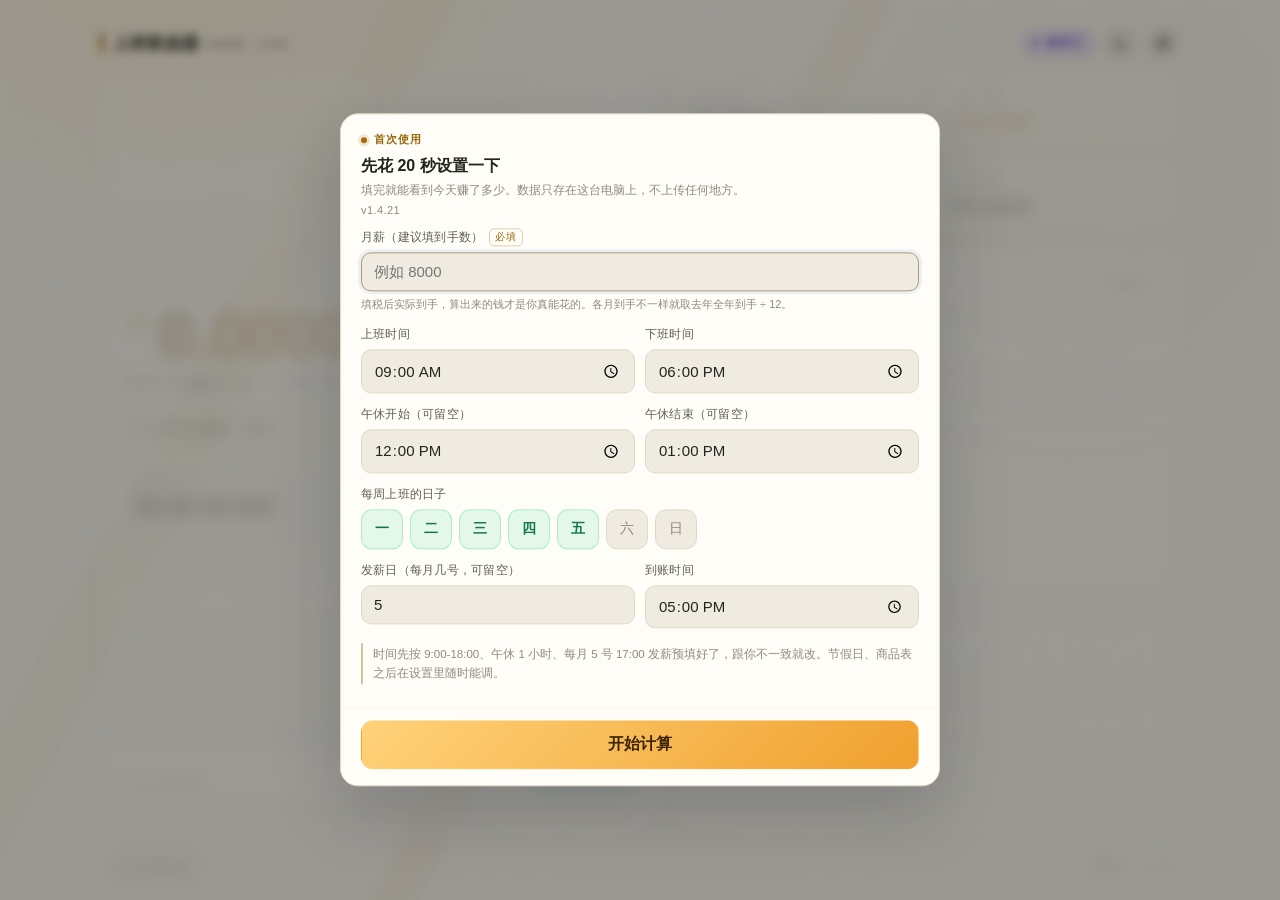
==== commit 8b5eb7c8: "v1.4.21: 日历月份水印改回实心、透明度 0.08" ====
--- a/上班鼓励器.html
+++ b/上班鼓励器.html
@@ -346,12 +346,7 @@
 .cal-watermark{
   position:absolute;left:50%;top:50%;transform:translate(-50%,-50%);z-index:2;
   font-size:clamp(170px,24vw,260px);font-weight:800;line-height:1;
-  letter-spacing:-.08em;
-  /* 0.8 实心会整块盖住日期数字，所以用同样 0.8 不透明度的镂空描边：
-     轮廓够醒目，字中间是空的，日期和农历小字照样读得清。 */
-  color:transparent;-webkit-text-fill-color:transparent;
-  -webkit-text-stroke:4px var(--text);
-  opacity:.8;
+  letter-spacing:-.08em;color:var(--text);opacity:.08;
   pointer-events:none;user-select:none;
 }
 
@@ -1527,7 +1522,7 @@
     <div class="foot-r">
       <a class="author" href="https://github.com/yoea" target="_blank" rel="noopener noreferrer" title="打开作者 GitHub 主页">Ethan</a>
       <span class="dot">·</span>
-      <button class="ver" id="verNum" title="点击检查新版本">v1.4.20</button>
+      <button class="ver" id="verNum" title="点击检查新版本">v1.4.21</button>
     </div>
   </footer>
 </div>
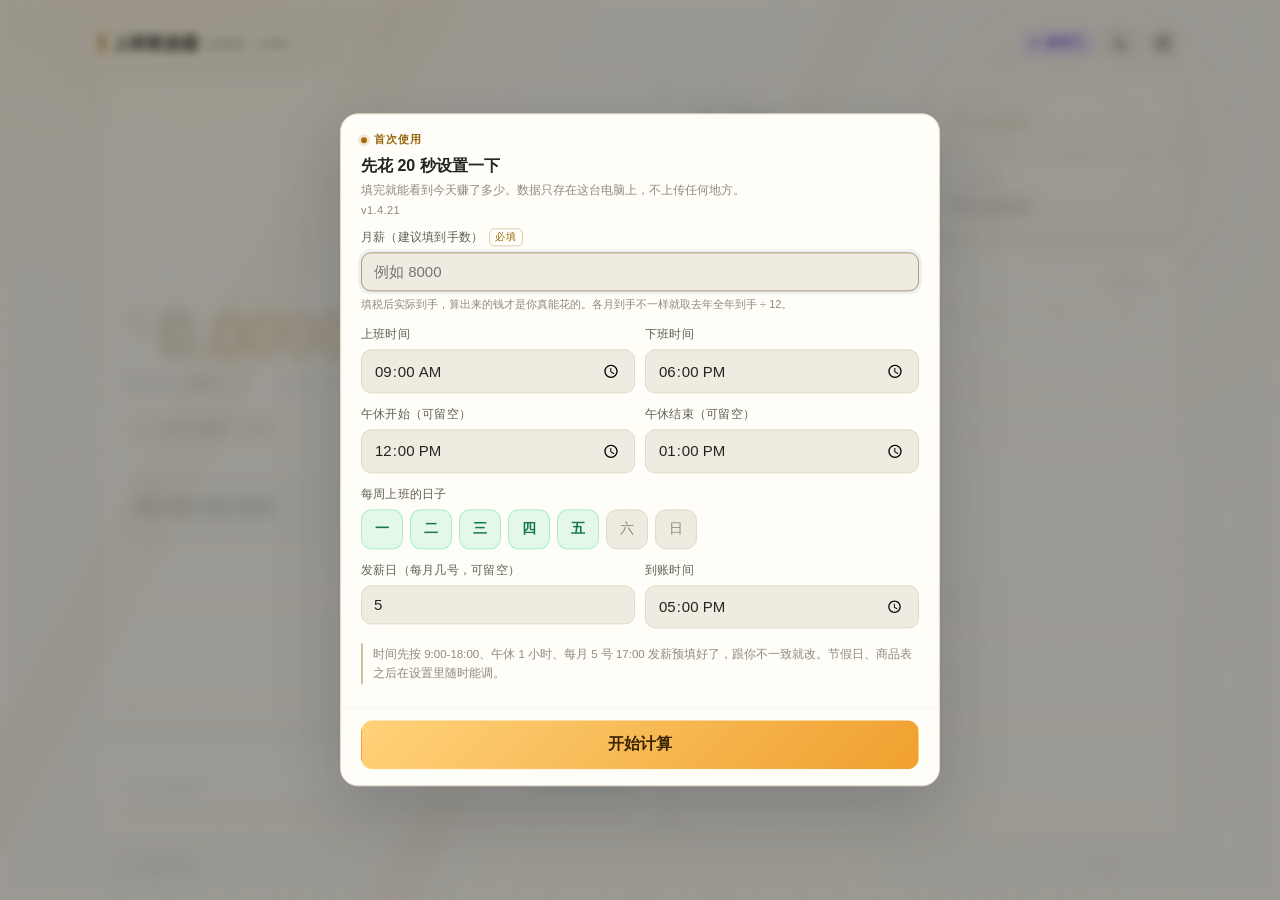
==== commit 4834917a: "fix: 日历固定 6 行 42 格，翻月时卡片高度不再变化" ====
--- a/上班鼓励器.html
+++ b/上班鼓励器.html
@@ -2905,6 +2905,10 @@
         + '<b>' + d + '</b>' + (sub ? '<i>' + sub + '</i>' : '')
         + '</div>';
     }
+    // 固定 6 行（42 格）：11 月这种 6 行的月份和 10/12 月这种 5 行的月份
+    // 卡片一样高，翻月不再忽高忽低。补出来的空格子沿用 .pad，不吃点击。
+    var cells = lead + last;
+    for (var padIdx = cells; padIdx < 42; padIdx++) html += '<div class="day pad"></div>';
     refs.days.innerHTML = html;
   }
 
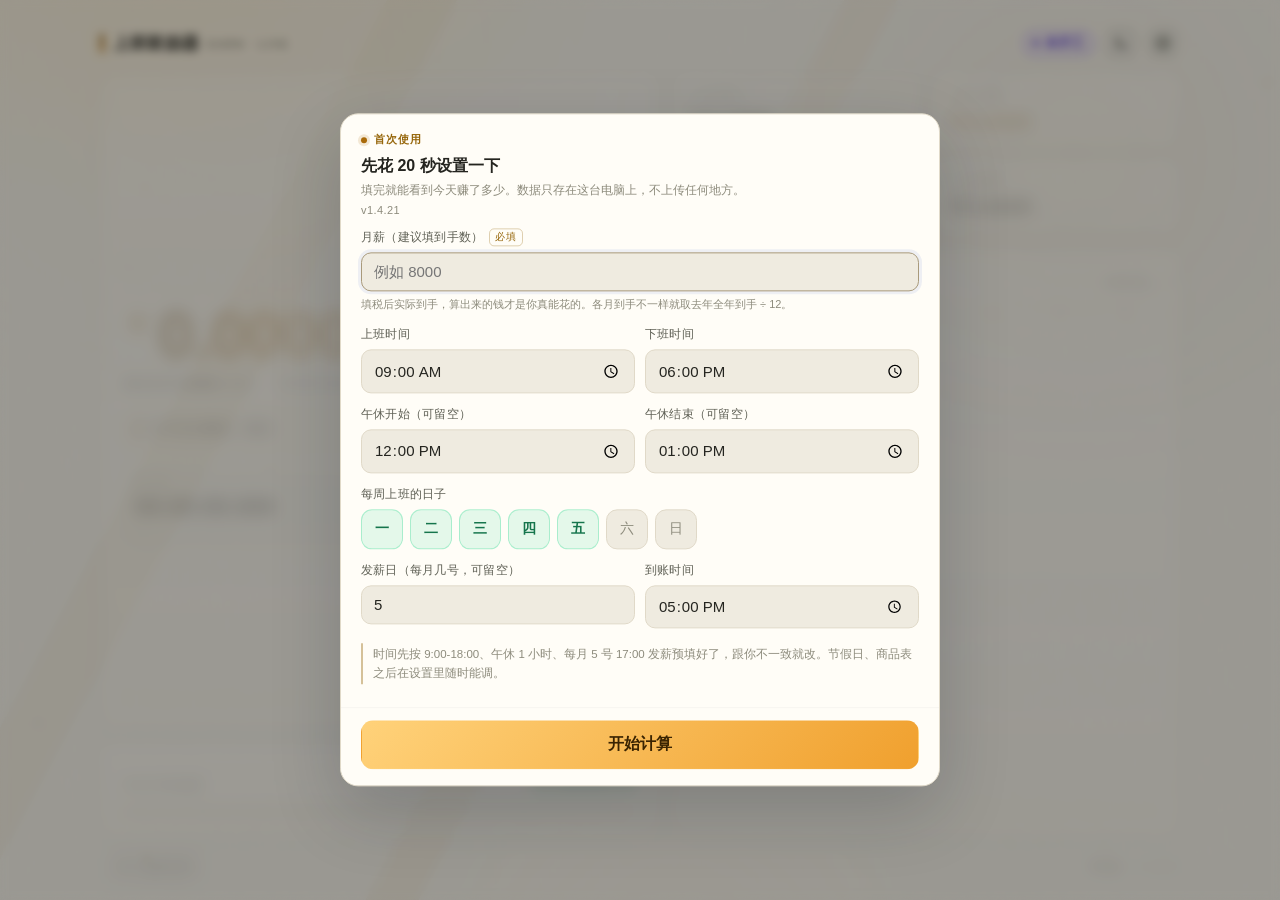
==== commit 30c840bd: "fix: 桌面选项改动即时落库，修复关闭设置页后变回旧值" ====
--- a/上班鼓励器.html
+++ b/上班鼓励器.html
@@ -3429,6 +3429,7 @@
     $('fDemoTime').value = (cfg.demo && cfg.demo_offset) ? hhmmOf(minOfDate(nowAt())) : '';
     renderDemoChips();
     syncDemoUI(false);
+    deskTouched = {};
     loadDeskOpts();          // 桌面版：刷新开机启动 / 检查更新的真实状态
     switchTab('work');       // 每次打开都从第一页开始，别停在上次那一页
     sheet.classList.add('open');
@@ -3469,7 +3470,21 @@
 
   // 演示时间：勾上才展开；点快捷时段只填值，点保存才生效（跟其他项一致）
   $('fDemo').addEventListener('change', function () { syncDemoUI(true); });
-  $('fCloseExit').addEventListener('change', paintCloseHint);   // 勾选时立刻预览提示语
+  /* 桌面选项改一下就落库，不等「保存」按钮：它们原本跟整张表单共用一个保存，
+     只要表单校验没过、或者用户直接关面板，这四个开关就全丢。
+     纯浏览器直开没有桥，deskChanged 会静默跳过，不影响预览。 */
+  function deskChanged(key, value) {
+    if (!desk.ready()) return;
+    deskTouched[key] = true;
+    desk.send('set_' + key, value);
+  }
+  $('fAutostart').addEventListener('change', function () { deskChanged('autostart', this.checked); });
+  $('fCheckUpdate').addEventListener('change', function () { deskChanged('check_update', this.checked); });
+  $('fNotify').addEventListener('change', function () { deskChanged('notify_schedule', this.checked); });
+  $('fCloseExit').addEventListener('change', function () {
+    deskChanged('close_exit', this.checked);
+    paintCloseHint();
+  });
   $('fDemoTime').addEventListener('input', paintChips);
   $('btnDemoClear').addEventListener('click', function () {
     $('fDemoTime').value = '';
@@ -3676,6 +3691,8 @@
   })();
 
   var deskOpts = null;
+  // 本次打开面板里用户动过的桌面选项；异步回填不能把它们改回旧值
+  var deskTouched = {}, deskReq = 0;
 
   // 托盘用的快照。Python 侧会按这份数据继续外推已赚和剩余时间，
   // 因为窗口藏起来以后系统会节流页面里的定时器。
@@ -3960,19 +3977,21 @@
     if (!opts) return;
     deskOpts = opts;
     $('deskBox').style.display = '';
-    $('fAutostart').checked = !!opts.autostart;
-    $('fCheckUpdate').checked = !!opts.check_update;
-    $('fNotify').checked = opts.notify_schedule !== false;
-    $('fCloseExit').checked = !!opts.close_exit;
+    // 用户刚动过的那一项别覆盖：get_settings 是异步的，可能比勾选晚回来
+    if (!deskTouched.autostart) $('fAutostart').checked = !!opts.autostart;
+    if (!deskTouched.check_update) $('fCheckUpdate').checked = !!opts.check_update;
+    if (!deskTouched.notify_schedule) $('fNotify').checked = opts.notify_schedule !== false;
+    if (!deskTouched.close_exit) $('fCloseExit').checked = !!opts.close_exit;
     paintCloseHint();
     paintAbout(opts);
     if (opts.update) offerUpdate(opts.update, false);
   }
 
   function loadDeskOpts() {
+    var seq = ++deskReq;      // 关掉面板又立刻打开时，别让上一次的旧响应盖回来
     var p = desk.call('get_settings');
     if (!p || typeof p.then !== 'function') return;
-    p.then(applyDeskOpts, function () {});
+    p.then(function (opts) { if (seq === deskReq) applyDeskOpts(opts); }, function () {});
   }
 
   function saveDeskOpts() {
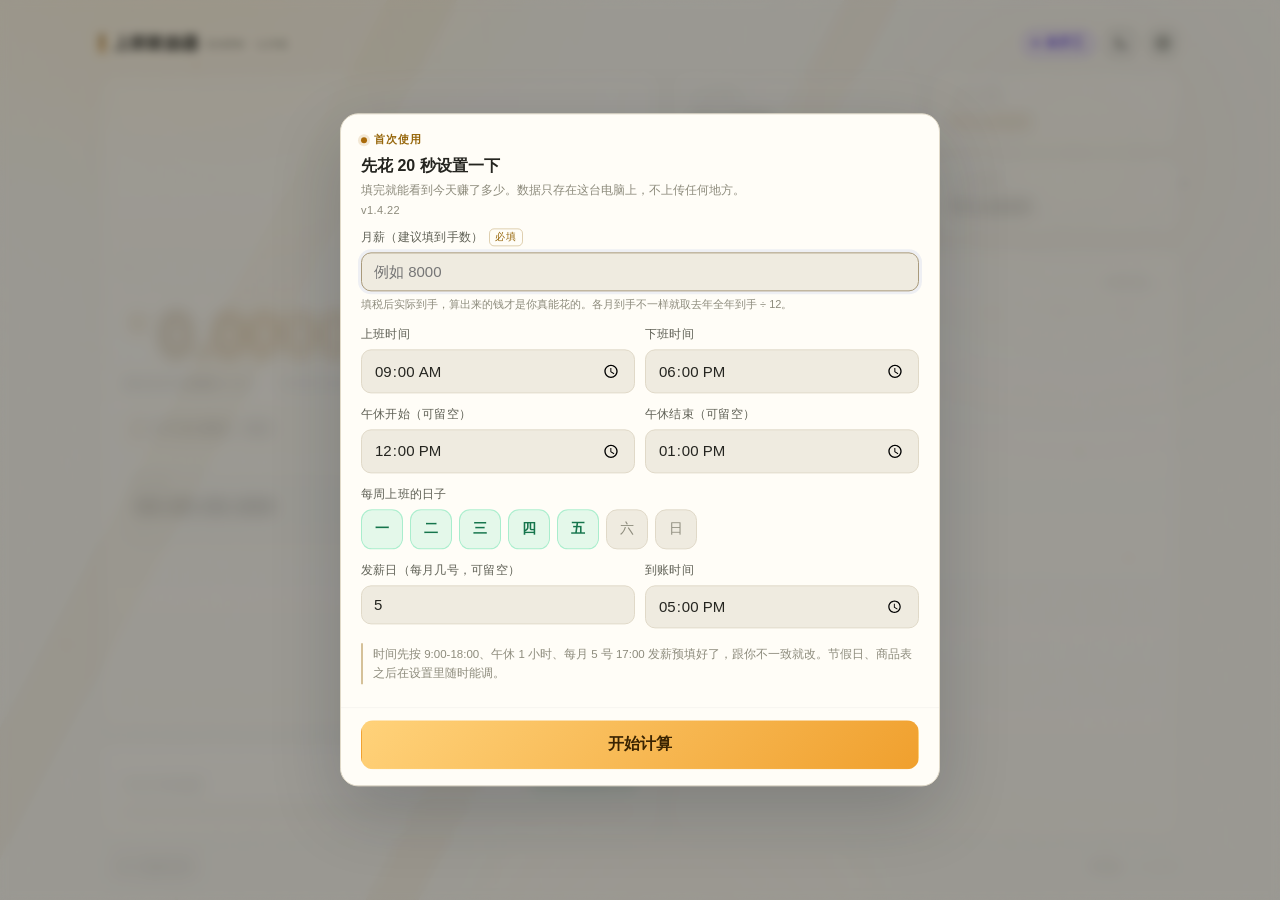
==== commit 37024056: "v1.4.22: 修复桌面选项不落库；日历卡片高度固定" ====
--- a/上班鼓励器.html
+++ b/上班鼓励器.html
@@ -1522,7 +1522,7 @@
     <div class="foot-r">
       <a class="author" href="https://github.com/yoea" target="_blank" rel="noopener noreferrer" title="打开作者 GitHub 主页">Ethan</a>
       <span class="dot">·</span>
-      <button class="ver" id="verNum" title="点击检查新版本">v1.4.21</button>
+      <button class="ver" id="verNum" title="点击检查新版本">v1.4.22</button>
     </div>
   </footer>
 </div>
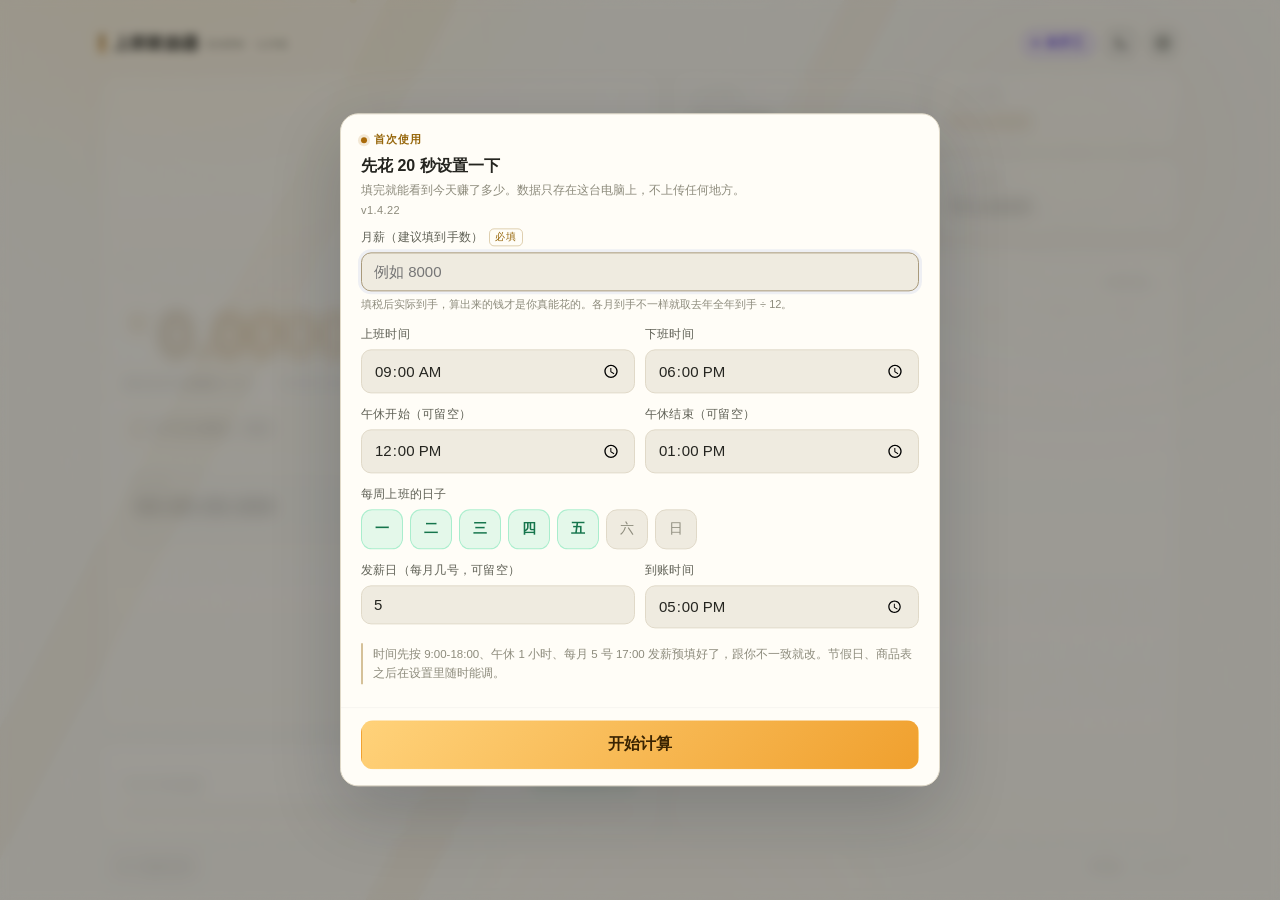
==== commit 3a85b439: "feat: 收托盘/最小化进入轻量模式，重新显示时恢复界面与动画" ====
--- a/上班鼓励器.html
+++ b/上班鼓励器.html
@@ -703,6 +703,14 @@
 @media(prefers-reduced-motion:reduce){
   *{animation:none!important;transition:none!important}
 }
+
+/* 轻量模式：窗口收进托盘 / 最小化时，桌面层给 <html> 挂 sleeping。
+   停掉所有 CSS 动画与场景层合成，页面仍在（计时和到点提醒靠低频心跳继续跑），
+   唤醒时移除类，动画随下一帧自然恢复。 */
+html.sleeping *,html.sleeping *::before,html.sleeping *::after{
+  animation:none!important;transition:none!important;
+}
+html.sleeping .fx,html.sleeping #bgFx,html.sleeping #rainFx{display:none!important}
 
 /* ---------- 背景粒子 ----------
    画布垫在所有内容之下（z-index:-1 只低于内容、不遮 body 底色），
@@ -3112,7 +3120,7 @@
 
   // 兜底：极少数环境（省电模式 / 部分无头浏览器）rAF 不推进，靠定时器保底刷新
   setInterval(function () {
-    if (!running) return;
+    if (!running || sleeping) return;
     if (Date.now() - lastFrame > 250) { lastFrame = Date.now(); frame(nowAt()); }
   }, 120);
 
@@ -3156,12 +3164,48 @@
   }
 
   document.addEventListener('visibilitychange', function () {
+    if (sleeping) return;
     if (document.hidden) {
       if (raf !== null) { cancelAnimationFrame(raf); raf = null; }
     } else if (raf === null && running) {
       loop();
     }
   });
+
+  /* ---------- 轻量模式 ----------
+     原生窗口 hide() / 最小化不会让 Chromium 置 document.hidden，上面的
+     visibilitychange 根本不触发，场景动画和粒子 rAF 会一直空转吃 GPU。
+     改由桌面层在收托盘 / 最小化时主动调 Guliqi.sleepUI()，显示时调 wakeUI()。
+     页面不卸载：留一个 30 秒心跳只做时段检测（到点提醒）和托盘快照外推，
+     不重绘界面；唤醒时立刻回到原来的帧循环，零加载延迟。 */
+  var sleeping = false, sleptTimer = null;
+  function sleptTick() {
+    if (!sleeping || !running) return;
+    trackPhase(engine.snapshot(nowAt(), cfg.demo));
+    pushStatus();
+  }
+  function sleepUI() {
+    if (sleeping) return;
+    sleeping = true;
+    document.documentElement.classList.add('sleeping');
+    if (raf !== null) { cancelAnimationFrame(raf); raf = null; }
+    if (G.fxSleep) G.fxSleep();          // 停粒子 rAF + 释放 canvas 位图
+    pushStatus();                        // 收起前把最新快照交给 Python 外推
+    if (sleptTimer === null) sleptTimer = setInterval(sleptTick, 30000);
+  }
+  function wakeUI() {
+    if (!sleeping) return;
+    sleeping = false;
+    document.documentElement.classList.remove('sleeping');
+    if (sleptTimer !== null) { clearInterval(sleptTimer); sleptTimer = null; }
+    cache = {}; calKey = '';             // 强制重绘一次，别让画面停在休眠前
+    if (G.fxWake) G.fxWake();
+    if (running && raf === null) loop();
+  }
+  G.sleepUI = sleepUI;
+  G.wakeUI = wakeUI;
+  // 兜底：单实例「让位」等路径是 Win32 直接 ShowWindow，不走 Python 的 show_window()
+  window.addEventListener('focus', wakeUI);
 
   /* ---------- 隐藏金额 ---------- */
   function toggleHide() {
@@ -4288,8 +4332,18 @@
     }
     window.addEventListener('resize', onResize);
     document.addEventListener('visibilitychange', function () {
+      if (sleeping) return;
       if (document.hidden) stop(); else start();
     });
+    // 轻量模式：收托盘 / 最小化时停粒子 rAF 并释放两张画布位图，
+    // 唤醒时按当前视口重新分配位图再开跑。
+    G.fxSleep = function () {
+      stop();
+      [cv, rcv].forEach(function (c) {
+        if (c) { c.width = 1; c.height = 1; }
+      });
+    };
+    G.fxWake = function () { resize(); start(); };
     start();
   })();
 
@@ -4377,8 +4431,8 @@
     pollUpdate();
     syncTitlebar();
   });
-  setInterval(pushStatus, 5000);
-  setInterval(pollUpdate, 8000);
+  setInterval(function () { if (!sleeping) pushStatus(); }, 5000);
+  setInterval(function () { if (!sleeping) pollUpdate(); }, 8000);
   // 兜底：pywebviewready 可能在本脚本执行前就发过了
   setTimeout(function () {
     loadDeskOpts();
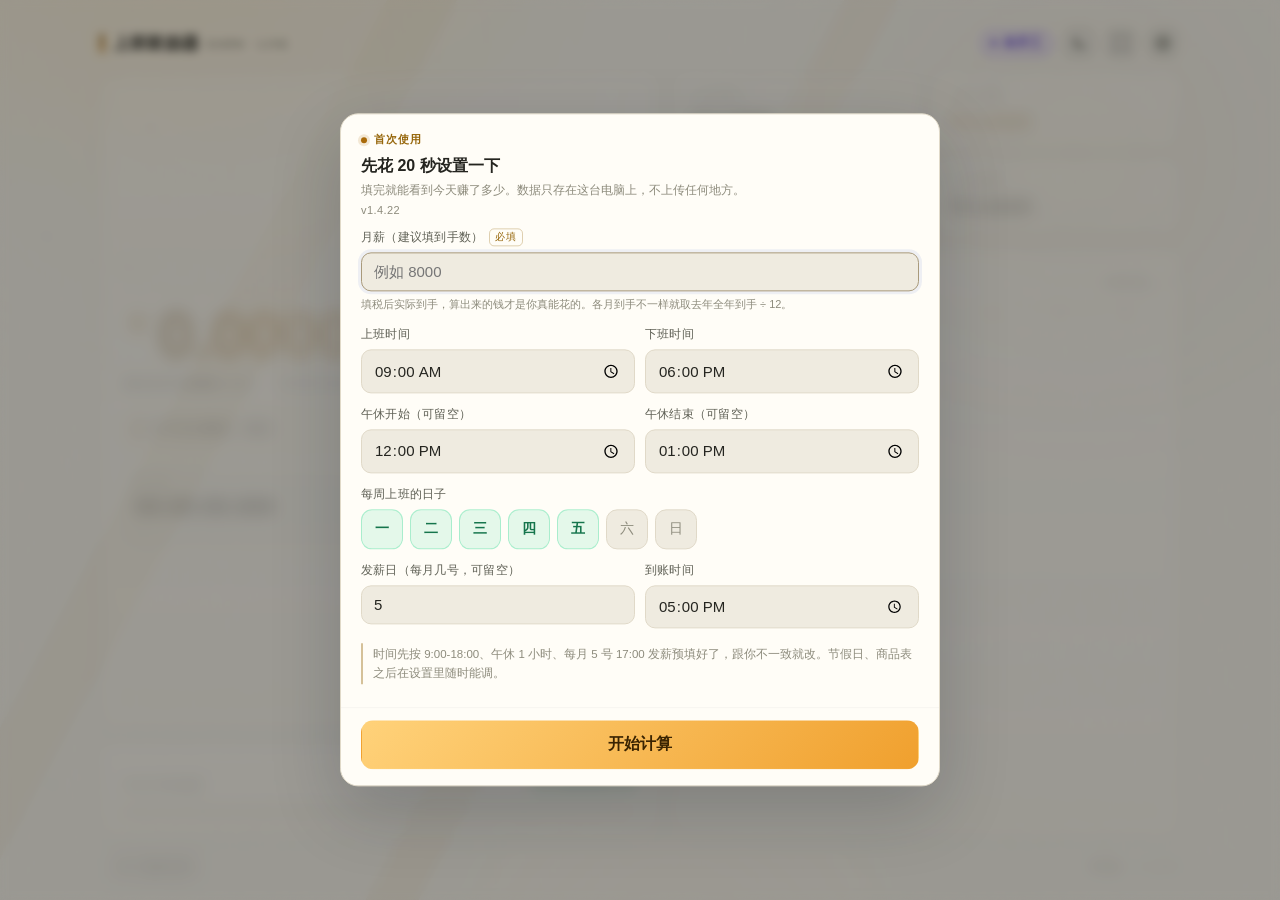
==== commit 5f557521: "feat: 新增全屏模式（F11 或顶栏按钮），全屏期间不记录窗口尺寸" ====
--- a/上班鼓励器.html
+++ b/上班鼓励器.html
@@ -144,6 +144,10 @@
 #btnTheme .i-sun{display:none}
 :root[data-theme=dark] #btnTheme .i-moon{display:none}
 :root[data-theme=dark] #btnTheme .i-sun{display:block}
+/* 全屏按钮：未全屏显示向外四角，全屏后显示向内四角 */
+#btnFullscreen .i-compress{display:none}
+html.fullscreen #btnFullscreen .i-expand{display:none}
+html.fullscreen #btnFullscreen .i-compress{display:block}
 
 /* ---------- 栅格 ---------- */
 .grid{display:grid;gap:13px;grid-template-columns:1fr;flex:1;align-content:start}
@@ -1413,6 +1417,14 @@
           <path d="M12 2v2.2M12 19.8V22M4.2 4.2l1.6 1.6M18.2 18.2l1.6 1.6M2 12h2.2M19.8 12H22M4.2 19.8l1.6-1.6M18.2 5.8l1.6-1.6"></path>
         </svg>
       </button>
+      <button class="icon-btn" id="btnFullscreen" type="button" aria-label="进入全屏 (F11)" title="进入全屏 (F11)">
+        <svg class="i-expand" viewBox="0 0 24 24" fill="none" stroke="currentColor" stroke-width="1.9" stroke-linecap="round" stroke-linejoin="round">
+          <path d="M8 3H3v5M16 3h5v5M8 21H3v-5M16 21h5v-5"></path>
+        </svg>
+        <svg class="i-compress" viewBox="0 0 24 24" fill="none" stroke="currentColor" stroke-width="1.9" stroke-linecap="round" stroke-linejoin="round">
+          <path d="M3 8h5V3M21 8h-5V3M3 16h5v5M21 16h-5v5"></path>
+        </svg>
+      </button>
       <button class="icon-btn" id="btnCfg" aria-label="设置">
         <svg viewBox="0 0 24 24" fill="none" stroke="currentColor" stroke-width="1.9" stroke-linecap="round">
           <circle cx="12" cy="12" r="3.2"></circle>
@@ -3509,6 +3521,37 @@
     paintThemeSeg();
     paintThemeStory();
   });
+  /* ---------- 全屏 ----------
+     F11 或顶栏按钮走桌面层的原生窗口全屏；WebView2 的浏览器快捷键已被
+     pywebview 关掉（debug=False），F11 能完整交到页面手里。
+     纯浏览器直开时降级到 Fullscreen API，方便开发预览。
+     全屏期间桌面层不记窗口尺寸，否则下次启动会被记成一整块屏幕。 */
+  var isFull = false;
+  function paintFullscreenBtn(full) {
+    isFull = !!full;
+    document.documentElement.classList.toggle('fullscreen', isFull);
+    var b = $('btnFullscreen');
+    if (!b) return;
+    var tip = isFull ? '退出全屏 (F11)' : '进入全屏 (F11)';
+    b.setAttribute('title', tip);
+    b.setAttribute('aria-label', tip);
+  }
+  function toggleFullscreen() {
+    if (desk.ready()) {
+      var p = desk.call('toggle_fullscreen');
+      if (p && typeof p.then === 'function') p.then(paintFullscreenBtn, function () {});
+      return;
+    }
+    try {
+      if (document.fullscreenElement) document.exitFullscreen();
+      else if (document.documentElement.requestFullscreen) document.documentElement.requestFullscreen();
+    } catch (e) {}
+  }
+  $('btnFullscreen').addEventListener('click', toggleFullscreen);
+  document.addEventListener('fullscreenchange', function () {
+    if (!desk.ready()) paintFullscreenBtn(!!document.fullscreenElement);
+  });
+
   $('mask').addEventListener('click', closeSheet);
   $('btnCancel').addEventListener('click', closeSheet);
 
@@ -4348,10 +4391,11 @@
   })();
 
   /* ---------- 快捷键 ----------
-     只保留 Esc 关面板。C/H 之类的单键快捷键已移除：
+     F11 切全屏，Esc 关面板。C/H 之类的单键快捷键已移除：
      选中文字想 Ctrl+C 时会误触发，得不偿失。 */
   document.addEventListener('keydown', function (e) {
     var t = e.target;
+    if (e.key === 'F11') { e.preventDefault(); toggleFullscreen(); return; }
     if (t && (t.tagName === 'INPUT' || t.tagName === 'TEXTAREA')) {
       if (e.key === 'Escape') { closeUpdateModal(); closeSheet(); }
       return;
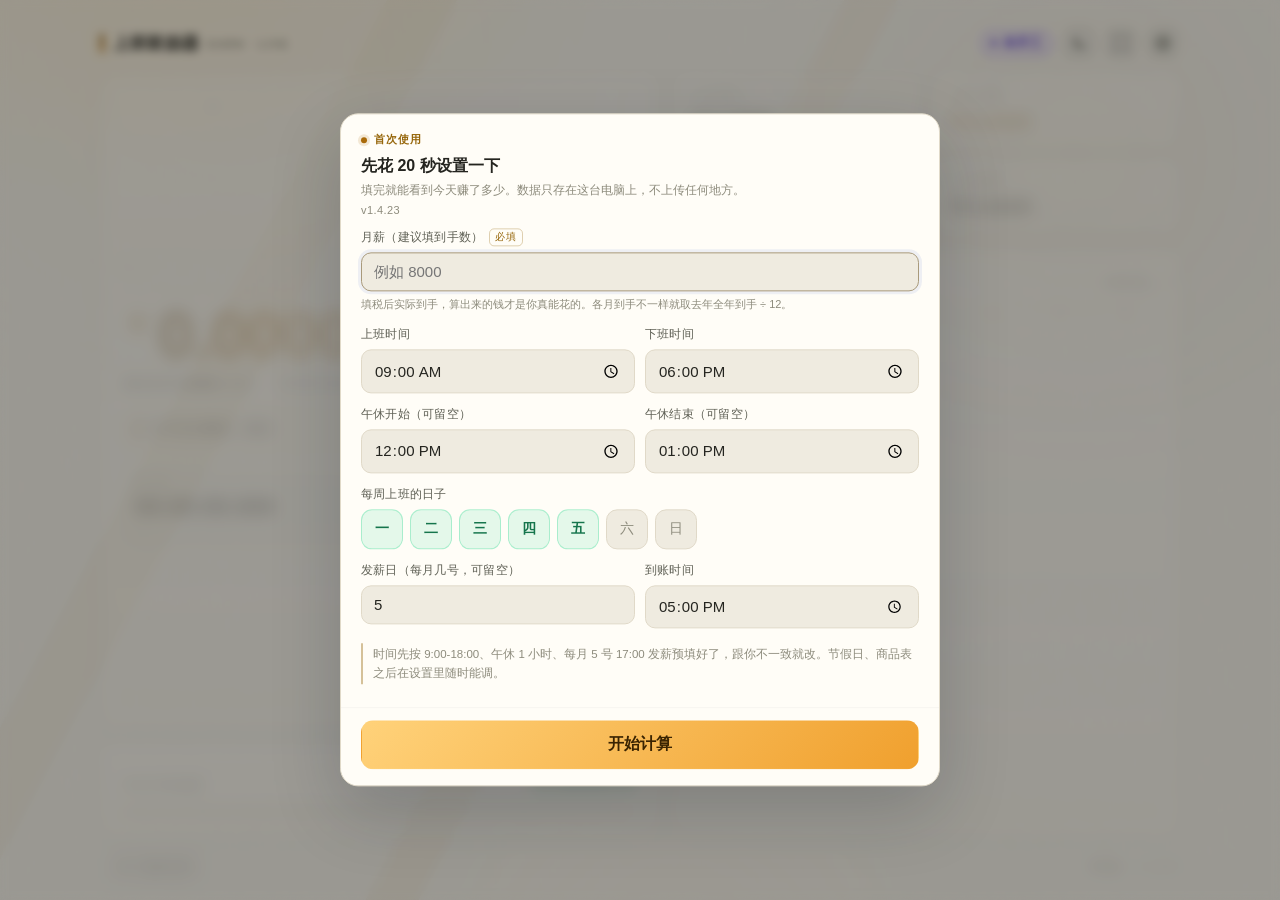
==== commit 8810b74e: "v1.4.23: 轻量模式、全屏模式、产物文件名固定" ====
--- a/上班鼓励器.html
+++ b/上班鼓励器.html
@@ -1542,7 +1542,7 @@
     <div class="foot-r">
       <a class="author" href="https://github.com/yoea" target="_blank" rel="noopener noreferrer" title="打开作者 GitHub 主页">Ethan</a>
       <span class="dot">·</span>
-      <button class="ver" id="verNum" title="点击检查新版本">v1.4.22</button>
+      <button class="ver" id="verNum" title="点击检查新版本">v1.4.23</button>
     </div>
   </footer>
 </div>
